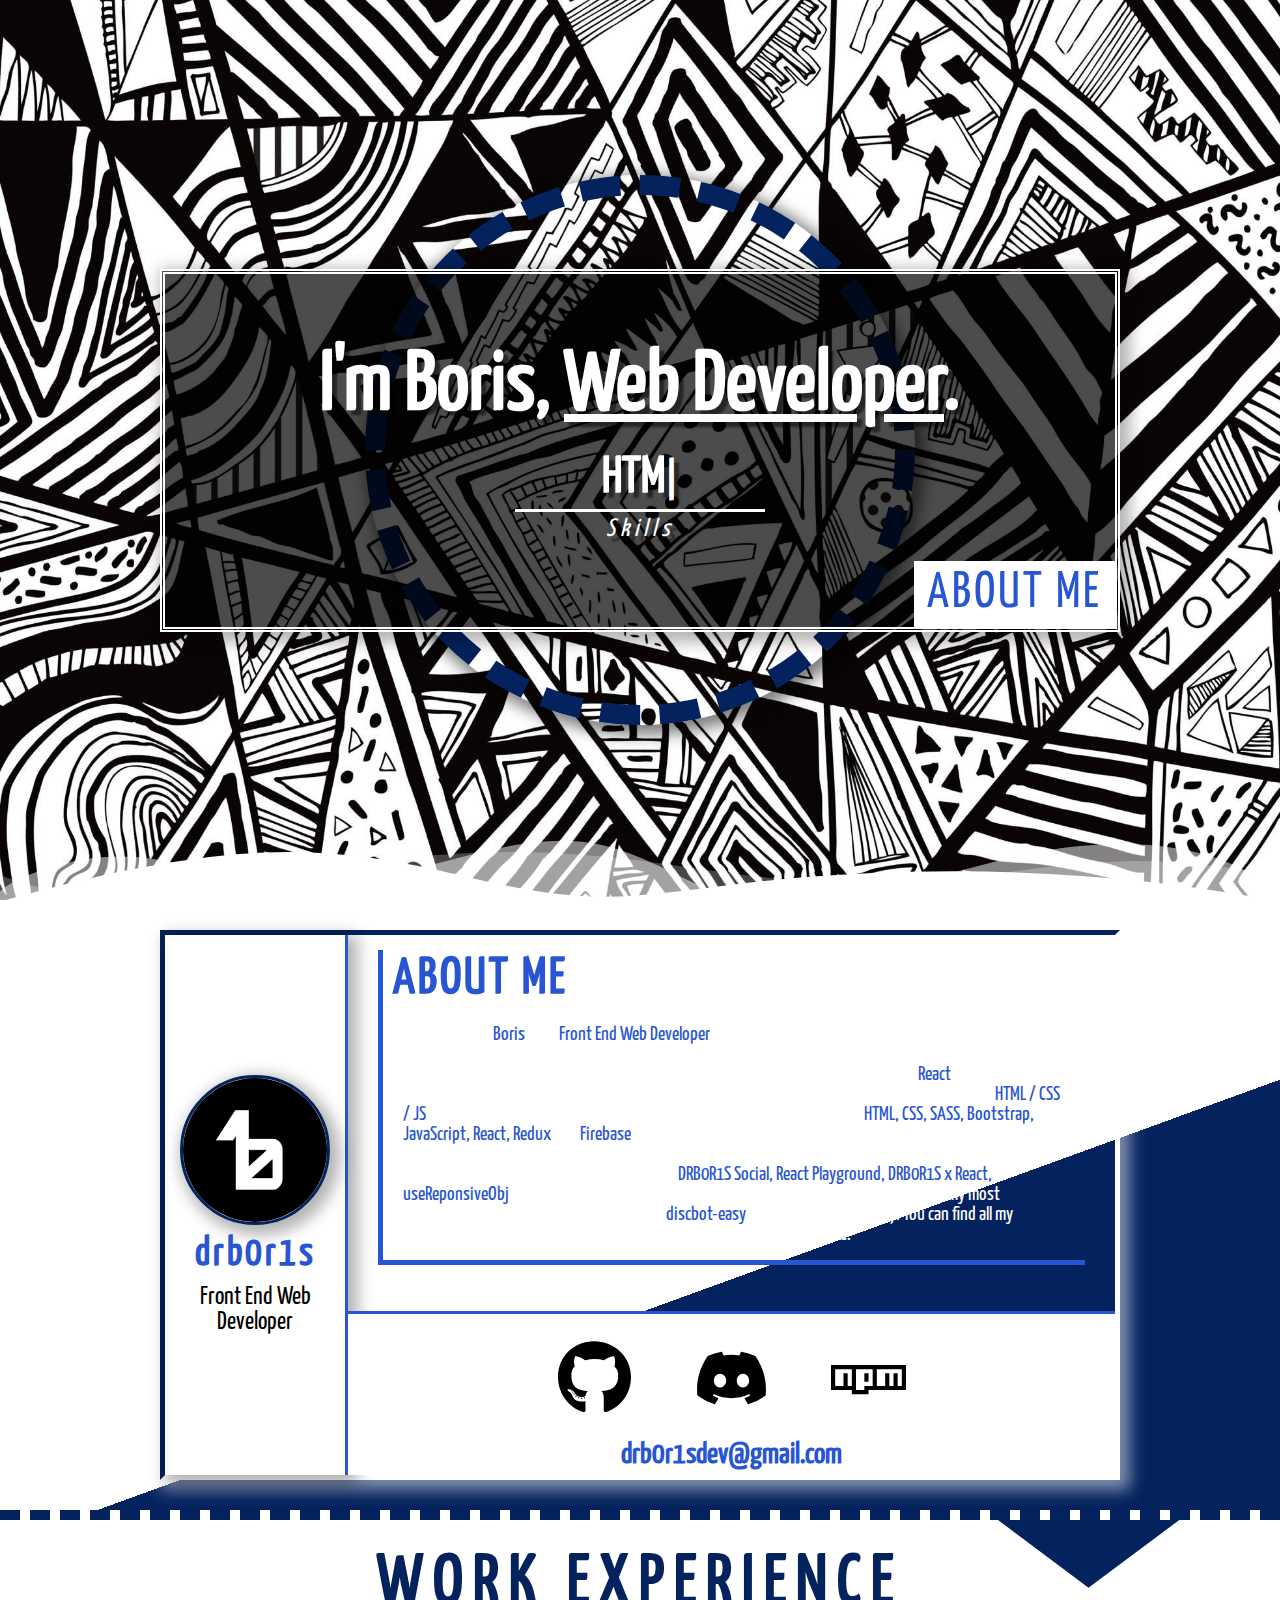
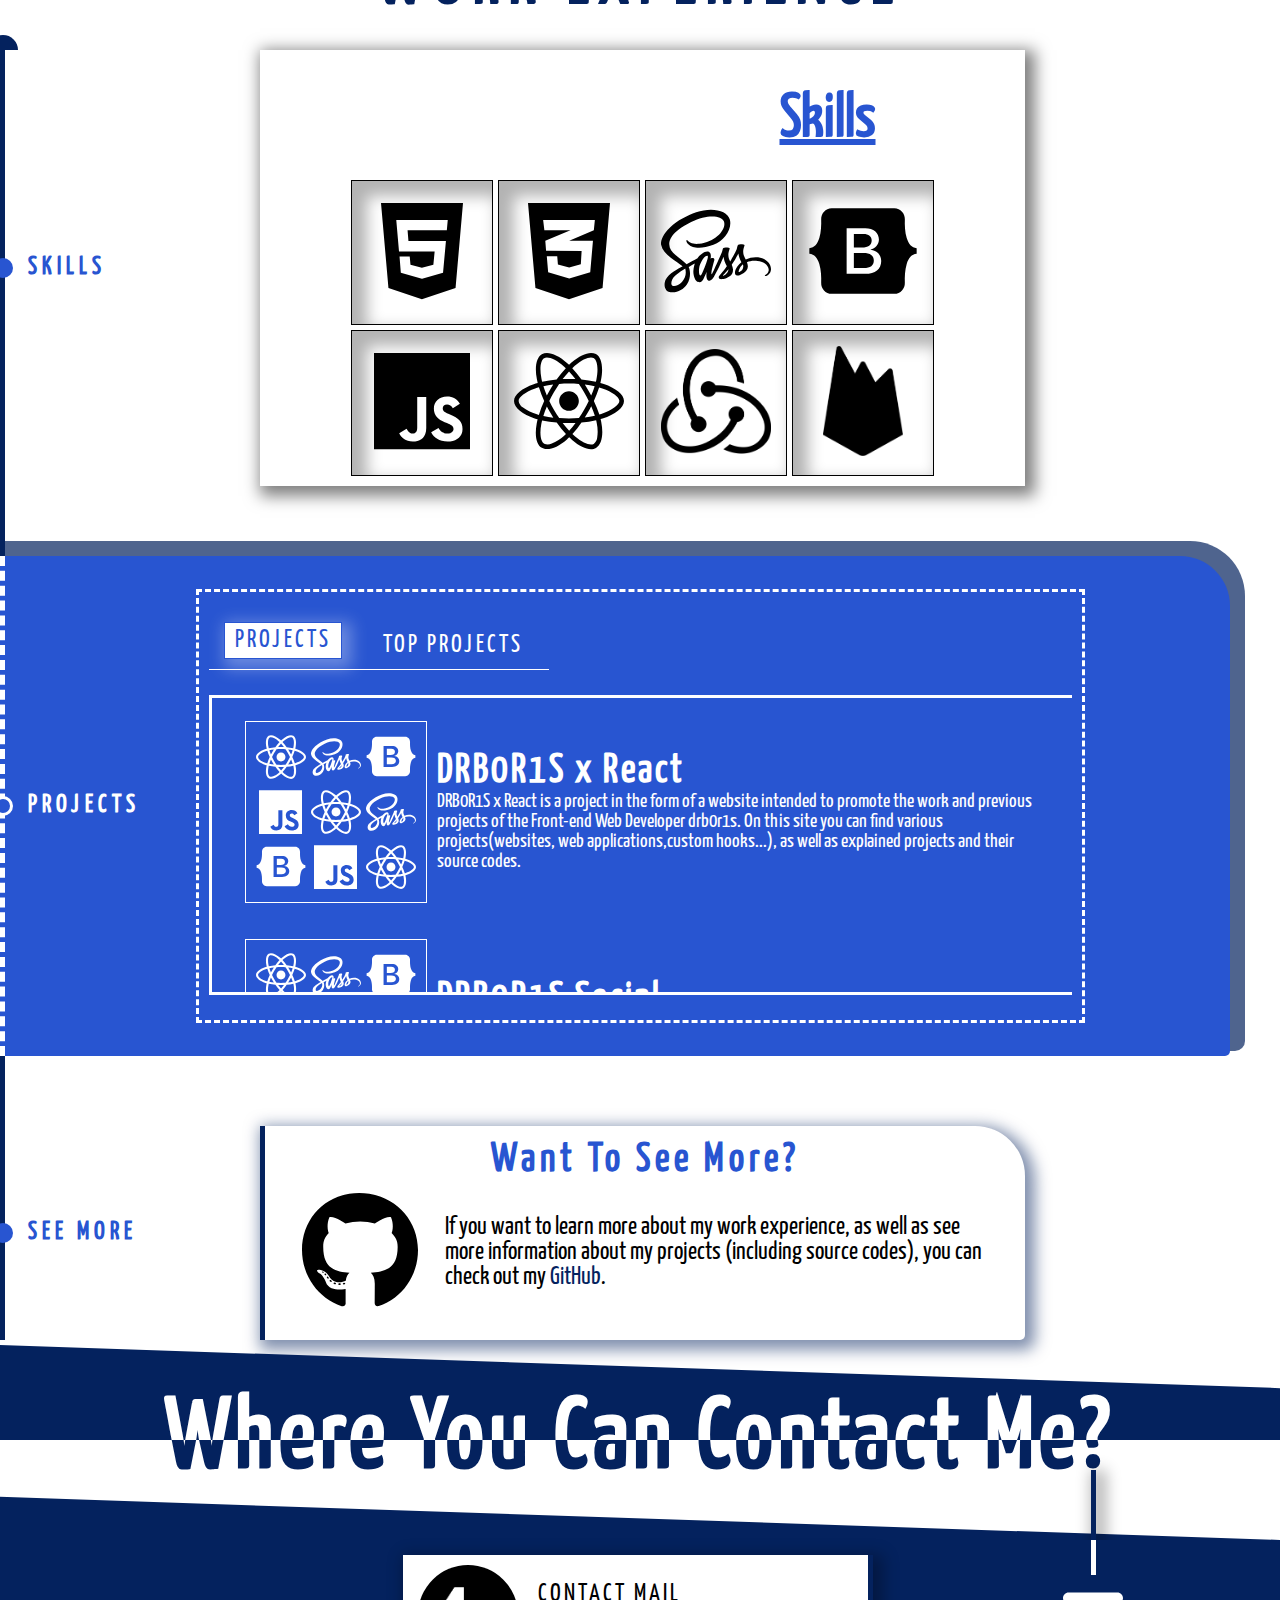
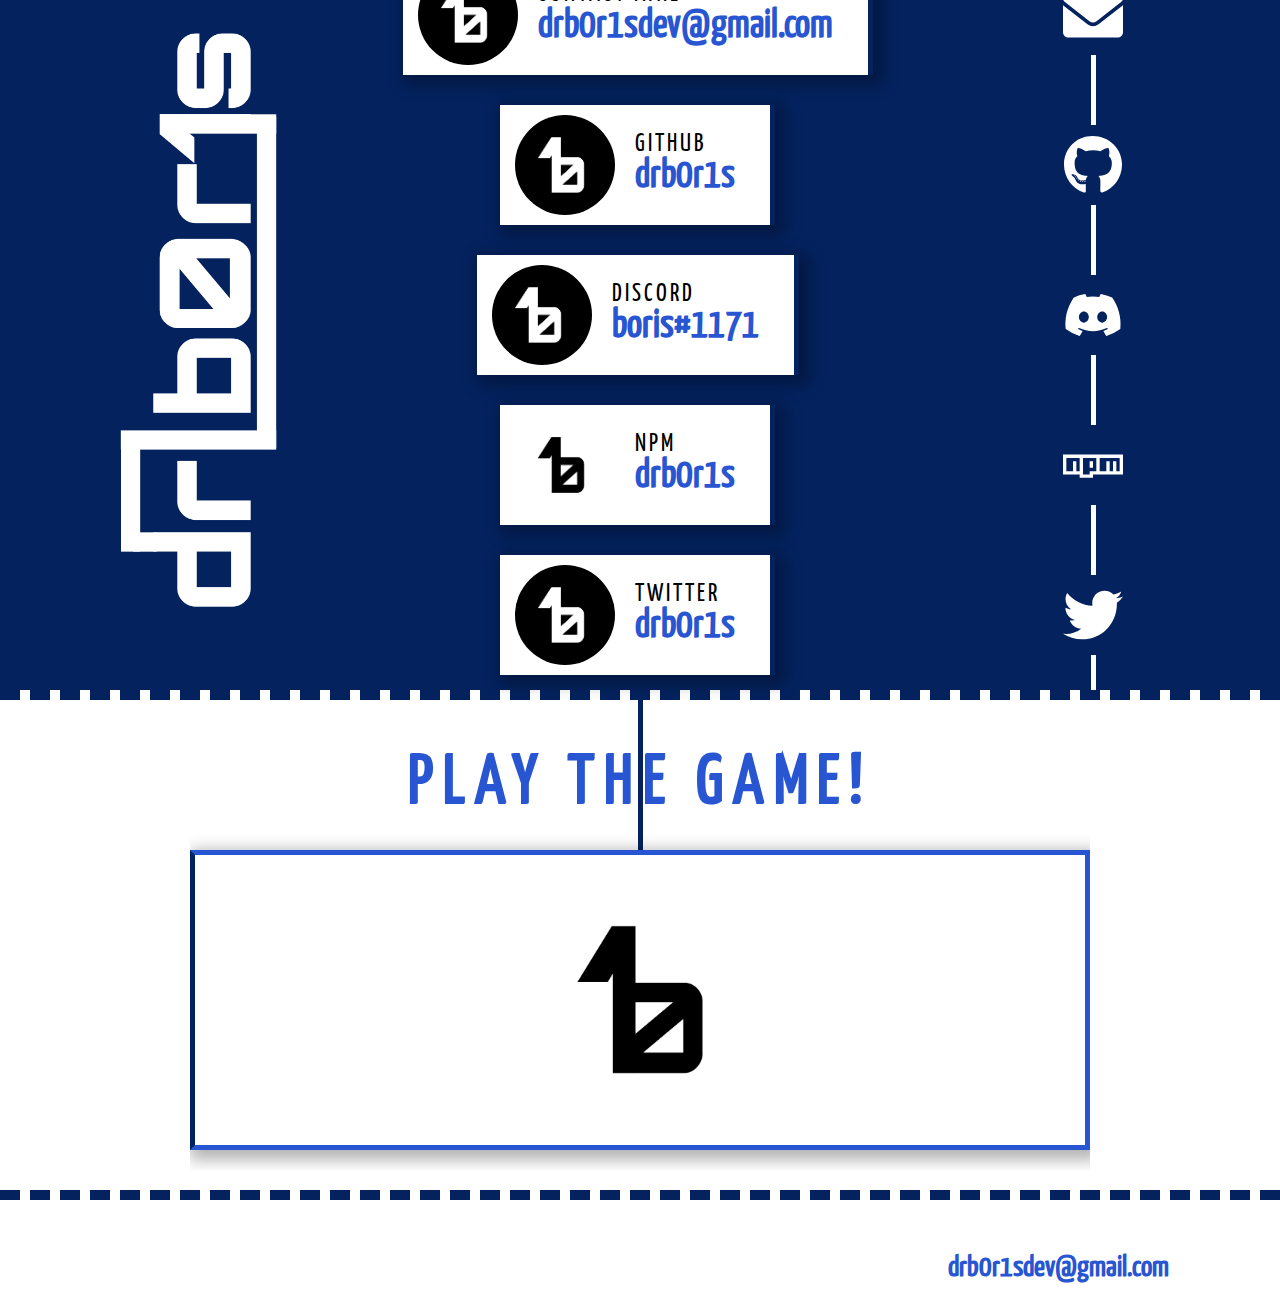
==== index.html @ e5732e6a "Add files via upload" ====
<!DOCTYPE html>
<html lang="en">
    <head>
        <meta charset="UTF-8">
        <meta http-equiv="X-UA-Compatible" content="IE=edge">
        <meta name="viewport" content="width=device-width, initial-scale=1.0">
        <meta name="author" content="drb0r1s">
        <meta name="description" content="Official Website of drb0r1s, Front-end Web Developer.">
        <meta name="keywords" content="drb0r1s, Boris, Web, Web Developer, Front-end Web Developer, HTML, CSS, JS, JavaScript, Discord Bot Developer">
        <title>DRB0R1S</title>
        <link rel="icon" href="./images/10-b-black-logo.png">
        <link href="https://cdn.jsdelivr.net/npm/bootstrap@5.1.3/dist/css/bootstrap.min.css" rel="stylesheet" integrity="sha384-1BmE4kWBq78iYhFldvKuhfTAU6auU8tT94WrHftjDbrCEXSU1oBoqyl2QvZ6jIW3" crossorigin="anonymous">
        <link rel="stylesheet" href="./css/main.css">
        <style>
            img[alt="www.000webhost.com"] { display: none; }
        </style>
    </head>
    
    <body>
        <div class="loading">
            <div class="loader"></div>

            <div class="loading-holder">
                <img src="./images/10-b-black-logo.png" alt="LOADING">
            </div>
        </div>
        
        <header>
            <img src="./images/10-b-white-logo.png" alt="B O R I S">
        </header>
        
        <section class="main" id="main">
            <div class="main-holder">
                <h1>i'm boris, <u>web developer</u>.</h1>
                
                <div class="main-skills">
                    <div class="main-skills-list">
                        <strong id="main-skills-strong"></strong>
                    </div>

                    <span>skills</span>
                </div>

                <button>about me</button>
            </div>

            <div class="main-circle"></div>

            <div class="custom-shape-divider-bottom-1646488937">
                <svg data-name="Layer 1" xmlns="http://www.w3.org/2000/svg" viewBox="0 0 1200 120" preserveAspectRatio="none">
                    <path d="M0,0V46.29c47.79,22.2,103.59,32.17,158,28,70.36-5.37,136.33-33.31,206.8-37.5C438.64,32.43,512.34,53.67,583,72.05c69.27,18,138.3,24.88,209.4,13.08,36.15-6,69.85-17.84,104.45-29.34C989.49,25,1113-14.29,1200,52.47V0Z" opacity=".25" class="shape-fill"></path>
                    <path d="M0,0V15.81C13,36.92,27.64,56.86,47.69,72.05,99.41,111.27,165,111,224.58,91.58c31.15-10.15,60.09-26.07,89.67-39.8,40.92-19,84.73-46,130.83-49.67,36.26-2.85,70.9,9.42,98.6,31.56,31.77,25.39,62.32,62,103.63,73,40.44,10.79,81.35-6.69,119.13-24.28s75.16-39,116.92-43.05c59.73-5.85,113.28,22.88,168.9,38.84,30.2,8.66,59,6.17,87.09-7.5,22.43-10.89,48-26.93,60.65-49.24V0Z" opacity=".5" class="shape-fill"></path>
                    <path d="M0,0V5.63C149.93,59,314.09,71.32,475.83,42.57c43-7.64,84.23-20.12,127.61-26.46,59-8.63,112.48,12.24,165.56,35.4C827.93,77.22,886,95.24,951.2,90c86.53-7,172.46-45.71,248.8-84.81V0Z" class="shape-fill"></path>
                </svg>
            </div>
        </section>

        <section class="about" id="about">
            <div class="about-holder">
                <div class="about-profile">
                    <img src="./images/10-b-white-bg-logo.jpg" alt="B O R I S">
                    <strong>drb0r1s</strong>
                    <p>front end web developer</p>
                </div>

                <div class="about-info">
                    <div class="about-text">
                        <h2>about me</h2>
                        
                        <p>
                            Hi, my name is <span>Boris</span>, I am <span>Front End Web
                            Developer</span>. I have been in this business for a long time and I
                            can say that I have a lot of experience. My entire experience in Web
                            Development is based on individual projects through which I gained
                            excellent knowledge of Front End technologies. I mostly use
                            <span>React</span> for my work, which is also my favorite library,
                            but I certainly have excellent knowledge in creating a site using
                            <span>HTML / CSS / JS</span>. So, based on that, the technologies
                            for creating sites that I know are: <span>HTML, CSS, SASS, Bootstrap,
                            JavaScript, React, Redux</span> and <span>Firebase</span>. So far,
                            I have done dozens of projects related to websites, including my
                            latest full stack project in the form of a social network,
                            which will be completed soon. My most successful projects in
                            Web Development are: <span>DRB0R1S Social, React Playground,
                            DRB0R1S x React, useReponsiveObj</span> and many others...
                            Also, I have experience in making Discord Bots, and my most successful
                            project in this area is definitely <span>discbot-easy</span>
                            NPM (28k + downloads). You can find all my projects on my Github,
                            as well as all the places where you can contact me.
                        </p>
                    </div>

                    <div class="about-contact">
                        <div class="about-links">
                            <a href="https://github.com/drb0r1s">
                                <img src="./images/contact-github.svg" alt="GITHUB">
                            </a>

                            <a href="https://discordapp.com/users/598129893397495823">
                                <img src="./images/contact-discord.svg" alt="DISCORD">
                            </a>

                            <a href="https://www.npmjs.com/~drb0r1s">
                                <img src="./images/contact-npm.svg" alt="NPM">
                            </a>
                        </div>

                        <strong>drb0r1sdev@gmail.com</strong>
                    </div>
                </div>
            </div>
        </section>

        <section class="work-experience">
            <div class="custom-shape-divider-top-1646575015">
                <svg data-name="Layer 1" xmlns="http://www.w3.org/2000/svg" viewBox="0 0 1200 120" preserveAspectRatio="none">
                    <path d="M649.97 0L550.03 0 599.91 54.12 649.97 0z" class="shape-fill"></path>
                </svg>
            </div>
            
            <h2>work experience</h2>
            
            <div class="container">
                <div class="row">
                    <div class="col-12 work-sections">
                        <div class="work-dot"></div>
                        
                        <section class="skills" id="skills">
                            <div class="work-line">
                                <div class="line-dot"></div>
                                <p>SKILLS</p>
                            </div>
                            
                            <div class="skills-holder">
                                <div class="screen">
                                    <h3>learn more about my <span>skills</span>?</h3>
                                </div>
                
                                <div class="keyboard"></div>
                            </div>
                        </section>

                        <section class="projects" id="projects">
                            <div class="projects-holder">
                                <div class="work-line">
                                    <div class="line-dot"></div>
                                    <p>PROJECTS</p>
                                </div>

                                <div class="projects-screen">
                                    <div class="projects-menu">
                                        <button id="projects-button">projects</button>
                                        <button id="top-projects-button">top projects</button>
                                    </div>

                                    <div class="projects-list">
                                        <div id="projects-loader"></div>
                                    </div>
                                </div>
                            </div>
                        </section>

                        <section class="see-more">
                            <div class="work-line">
                                <div class="line-dot"></div>
                                <p>SEE MORE</p>
                            </div>

                            <div class="see-more-holder">
                                <strong>want to see more?</strong>
                                
                                <div class="see-more-info">
                                    <a href="https://github.com/drb0r1s" class="see-more-github">
                                        <img src="./images/contact-github.svg" alt="GITHUB">
                                    </a>
                                    
                                    <p>
                                        If you want to learn more about my work experience, as
                                        well as see more information about my projects
                                        (including source codes), you can check out my
                                        <a href="https://github.com/drb0r1s">GitHub</a>.
                                    </p>
                                </div>
                            </div>
                        </section>
                    </div>
                </div>
            </div>

            <div class="custom-shape-divider-bottom-1646750534">
                <svg data-name="Layer 1" xmlns="http://www.w3.org/2000/svg" viewBox="0 0 1200 120" preserveAspectRatio="none">
                    <path d="M1200 120L0 16.48 0 0 1200 0 1200 120z" class="shape-fill"></path>
                </svg>
            </div>
        </section>

        <section class="contact" id="contact">
            <div class="contact-line"></div>
            
            <h2>where you can contact me?</h2>
            
            <div class="contact-shape-holder">
                <div class="custom-shape-divider-top-1646759901">
                    <svg data-name="Layer 1" xmlns="http://www.w3.org/2000/svg" viewBox="0 0 1200 120" preserveAspectRatio="none">
                        <path d="M1200 120L0 16.48 0 0 1200 0 1200 120z" class="shape-fill"></path>
                    </svg>
                </div>
            </div>
            
            <div class="contact-holder">
                <img src="./images/drb0r1s-black-logo.png" alt="B O R I S" id="contact-main-logo">
                <div class="contact-info"></div>
            </div>
        </section>

        <section class="game" id="game">
            <div class="container">
                <div class="row game-main">
                    <div class="col-12 line-holder"></div>

                    <div class="col-12 game-holder">
                        <h2>play the game!</h2>
                        
                        <div class="canvas-holder">
                            <div id="game-starter">
                                <img src="./images/10-b-black-logo.png" alt="B O R I S">
                            </div>

                            <canvas id="game-canvas"></canvas>

                            <p class="game-info"></p>

                            <div class="game-over-screen">
                                <div class="game-over-screen-content">
                                    <strong>game over</strong>

                                    <div class="scoreboard">
                                        <strong>score: </strong>
                                        <p>high score: </p>
                                    </div>
                                    
                                    <button>restart</button>
                                </div>
                            </div>
                        </div>
                    </div>
                </div>
            </div>
        </section>

        <footer>
            <div class="footer-contact">
                <a href="mailto:drb0r1sdev@gmail.com">
                    <img src="./images/contact-mail.svg" alt="MAIL">
                </a>
                
                <a href="https://github.com/drb0r1s">
                    <img src="./images/contact-github.svg" alt="GITHUB">
                </a>

                <a href="https://discordapp.com/users/598129893397495823">
                    <img src="./images/contact-discord.svg" alt="DISCORD">
                </a>
            </div>

            <a class="footer-signature" href="#main">
                <img src="./images/drb0r1s-black-logo.png" alt="B O R I S">
                <p>&copy;2022. boris.ml - by drb0r1s</p>
            </a>

            <div class="footer-mail">
                <p>contact mail:</p>
                <strong>drb0r1sdev@gmail.com</strong>
            </div>
        </footer>
        
        <script type="module" src="./script/indexScript/index.js"></script>
    </body>
</html>
---- css/main.css ----
@font-face {
  src: url("../fonts/YanoneKaffeesatz-Regular.ttf");
  font-family: borisWebFont;
}

* {
  margin: 0;
  padding: 0;
  -webkit-box-sizing: border-box;
          box-sizing: border-box;
  scroll-behavior: smooth;
  font-family: borisWebFont !important;
  line-height: 1;
}

html {
  overflow-y: overlay;
}

body {
  overflow: hidden;
}

::-moz-selection {
  color: white;
  background: #04225e;
}

::selection {
  color: white;
  background: #04225e;
}

::-webkit-scrollbar {
  width: 17px;
}

::-webkit-scrollbar-track {
  background: white;
  border-left: 1px solid #04225e;
}

::-webkit-scrollbar-thumb {
  background: #04225e;
  border: 1px solid white;
}

::-webkit-scrollbar-thumb:hover {
  background: #2855d1;
}

.loading {
  display: -webkit-box;
  display: -ms-flexbox;
  display: flex;
  -webkit-box-orient: vertical;
  -webkit-box-direction: normal;
      -ms-flex-direction: column;
          flex-direction: column;
  -webkit-box-align: center;
      -ms-flex-align: center;
          align-items: center;
  -webkit-box-pack: center;
      -ms-flex-pack: center;
          justify-content: center;
  height: 100vh;
  width: 100%;
  background: black;
  position: fixed;
  -webkit-transition: 300ms;
  transition: 300ms;
  z-index: 90;
  overflow: hidden;
}

.loading .loader {
  height: 290px;
  width: 290px;
  background: transparent;
  border: 10px dashed #04225e;
  border-radius: 50%;
  position: absolute;
  -webkit-animation: rotating 10s linear infinite;
          animation: rotating 10s linear infinite;
}

@-webkit-keyframes rotating {
  from {
    -webkit-transform: rotate(0);
            transform: rotate(0);
  }
  to {
    -webkit-transform: rotate(360deg);
            transform: rotate(360deg);
  }
}

@keyframes rotating {
  from {
    -webkit-transform: rotate(0);
            transform: rotate(0);
  }
  to {
    -webkit-transform: rotate(360deg);
            transform: rotate(360deg);
  }
}

.loading .loading-holder {
  display: -webkit-box;
  display: -ms-flexbox;
  display: flex;
  -webkit-box-orient: horizontal;
  -webkit-box-direction: normal;
      -ms-flex-direction: row;
          flex-direction: row;
  -webkit-box-align: center;
      -ms-flex-align: center;
          align-items: center;
  -webkit-box-pack: center;
      -ms-flex-pack: center;
          justify-content: center;
  height: 300px;
  width: 300px;
  background: white;
  border: 3px solid black;
  border-radius: 50%;
  -webkit-box-shadow: -25px -15px 0px 5px rgba(3, 69, 252, 0.7);
          box-shadow: -25px -15px 0px 5px rgba(3, 69, 252, 0.7);
}

.loading .loading-holder img {
  height: 200px;
  width: 200px;
  -o-object-fit: contain;
     object-fit: contain;
}

@media screen and (max-width: 319px) {
  .loading .loading-holder {
    height: 200px;
    width: 200px;
  }
  .loading .loading-holder img {
    height: 100px;
    width: 100px;
  }
  .loading .loader {
    height: 190px;
    width: 190px;
  }
}

@media screen and (min-width: 320px) and (max-width: 480px) {
  .loading .loading-holder {
    height: 250px;
    width: 250px;
  }
  .loading .loading-holder img {
    height: 150px;
    width: 150px;
  }
  .loading .loader {
    height: 240px;
    width: 240px;
  }
}

.context-menu {
  display: -webkit-box;
  display: -ms-flexbox;
  display: flex;
  -webkit-box-orient: vertical;
  -webkit-box-direction: normal;
      -ms-flex-direction: column;
          flex-direction: column;
  -webkit-box-align: center;
      -ms-flex-align: center;
          align-items: center;
  -webkit-box-pack: center;
      -ms-flex-pack: center;
          justify-content: center;
  max-height: 370px;
  max-width: 150px;
  height: 0;
  width: 0;
  background: black;
  border: 3px solid #2855d1;
  -webkit-box-shadow: none;
          box-shadow: none;
  opacity: 0;
  position: fixed;
  padding: 3px 5px;
  -webkit-transition: 300ms;
  transition: 300ms;
  z-index: 85;
}

.context-menu .context-menu-section {
  display: -webkit-box;
  display: -ms-flexbox;
  display: flex;
  -webkit-box-orient: vertical;
  -webkit-box-direction: normal;
      -ms-flex-direction: column;
          flex-direction: column;
  -webkit-box-align: center;
      -ms-flex-align: center;
          align-items: center;
  -webkit-box-pack: center;
      -ms-flex-pack: center;
          justify-content: center;
  opacity: 0;
  position: relative;
  top: -10px;
  margin: 10px 0;
  padding: 3px 5px;
  -webkit-transition: 300ms;
  transition: 300ms;
}

.context-menu .context-menu-section:last-child {
  margin-top: 0;
  padding-top: 10px;
  border-top: 1px solid white;
}

.context-menu .context-menu-section button, .context-menu .context-menu-section a {
  color: white;
  font-size: 20px;
  text-decoration: none;
  text-transform: capitalize;
  letter-spacing: 3px;
  background: black;
  border: 1px solid transparent;
  pointer-events: none;
  position: relative;
  top: 0;
  margin: 5px 0;
  padding: 3px 5px;
  -webkit-transition: 300ms;
  transition: 300ms;
}

.context-menu .context-menu-section button:hover, .context-menu .context-menu-section a:hover {
  top: -3px;
  -webkit-box-shadow: 0px 0px 15px 3px rgba(0, 0, 0, 0.3);
          box-shadow: 0px 0px 15px 3px rgba(0, 0, 0, 0.3);
  -webkit-filter: invert(1);
          filter: invert(1);
}

.context-menu .active-context-menu-section {
  display: -webkit-box;
  display: -ms-flexbox;
  display: flex;
  -webkit-box-orient: vertical;
  -webkit-box-direction: normal;
      -ms-flex-direction: column;
          flex-direction: column;
  -webkit-box-align: center;
      -ms-flex-align: center;
          align-items: center;
  -webkit-box-pack: center;
      -ms-flex-pack: center;
          justify-content: center;
  opacity: 1;
  top: 0;
}

.context-menu .active-context-menu-section button, .context-menu .active-context-menu-section a {
  pointer-events: all;
}

.other-context-menu {
  max-height: 200px;
}

.other-context-menu .context-menu-section button, .other-context-menu .context-menu-section a {
  cursor: pointer;
}

.other-context-menu .context-menu-section:last-child {
  border: none;
}

.mobile-context-menu {
  max-height: 65vh !important;
  max-width: 75% !important;
  height: 65vh !important;
  width: 75% !important;
  top: 50% !important;
  left: 50% !important;
  -webkit-transform: translate(-50%, -50%);
          transform: translate(-50%, -50%);
}

.mobile-context-menu .context-menu-section button,
.mobile-context-menu .context-menu-section a {
  font-size: 30px;
}

#active-context-menu {
  height: 370px;
  width: 150px;
  -webkit-box-shadow: 5px 5px 15px 5px rgba(0, 0, 0, 0.5);
          box-shadow: 5px 5px 15px 5px rgba(0, 0, 0, 0.5);
  opacity: 1;
}

header {
  display: -webkit-box;
  display: -ms-flexbox;
  display: flex;
  -webkit-box-orient: horizontal;
  -webkit-box-direction: normal;
      -ms-flex-direction: row;
          flex-direction: row;
  -webkit-box-align: center;
      -ms-flex-align: center;
          align-items: center;
  -webkit-box-pack: center;
      -ms-flex-pack: center;
          justify-content: center;
  height: 80px;
  width: 90%;
  background: black;
  border: 3px solid #2855d1;
  -webkit-box-shadow: 5px 5px 15px 5px rgba(0, 0, 0, 0.3);
          box-shadow: 5px 5px 15px 5px rgba(0, 0, 0, 0.3);
  -webkit-transform: translate(-50%, 0);
          transform: translate(-50%, 0);
  opacity: 0;
  position: fixed;
  top: -100px;
  left: 50%;
  padding: 20px 0;
  -webkit-transition: 500ms;
  transition: 500ms;
  z-index: 50;
}

header img {
  height: 50px;
  width: 50px;
  -o-object-fit: contain;
     object-fit: contain;
  position: absolute;
  left: 5px;
}

header nav {
  display: -webkit-box;
  display: -ms-flexbox;
  display: flex;
  -webkit-box-orient: horizontal;
  -webkit-box-direction: normal;
      -ms-flex-direction: row;
          flex-direction: row;
  -webkit-box-align: center;
      -ms-flex-align: center;
          align-items: center;
  -ms-flex-pack: distribute;
      justify-content: space-around;
  padding: 0 10px;
}

header nav a {
  color: #2855d1;
  font-size: 30px;
  text-decoration: none;
  text-transform: uppercase;
  letter-spacing: 3px;
  position: relative;
  top: 0;
  margin: 0 10px;
  -webkit-transition: 300ms;
  transition: 300ms;
}

header nav a:hover {
  color: white;
  top: -5px;
  text-shadow: 0px 0px 15px #FFFFFF;
}

header nav #active-section {
  color: white;
  top: -5px;
  text-shadow: 0px 0px 15px #FFFFFF;
}

header .header-mobile-button {
  height: 5px;
  width: 50px;
  background: white;
  position: absolute;
  right: 15px;
  -webkit-transition: 700ms;
  transition: 700ms;
}

header .header-mobile-button::before, header .header-mobile-button::after {
  content: "";
  display: block;
  height: 5px;
  width: 25px;
  background: white;
  position: absolute;
  top: 10px;
  -webkit-transition: 300ms;
  transition: 300ms;
}

header .header-mobile-button::before {
  top: -10px;
  left: 25px;
}

header #active-header-mobile-button {
  -webkit-transform: rotate(130deg);
          transform: rotate(130deg);
}

header #active-header-mobile-button::before {
  opacity: 0;
  left: -10px;
  -webkit-transform: rotate(-90deg);
          transform: rotate(-90deg);
}

header #active-header-mobile-button::after {
  width: 50px;
  top: 0;
  -webkit-transform: rotate(-85deg);
          transform: rotate(-85deg);
}

#active-header {
  opacity: 1;
  top: 10px;
}

.mobile-menu {
  display: -webkit-box;
  display: -ms-flexbox;
  display: flex;
  -webkit-box-orient: vertical;
  -webkit-box-direction: normal;
      -ms-flex-direction: column;
          flex-direction: column;
  -webkit-box-align: center;
      -ms-flex-align: center;
          align-items: center;
  -webkit-box-pack: center;
      -ms-flex-pack: center;
          justify-content: center;
  height: 100vh;
  width: 75%;
  background: black;
  opacity: 0;
  position: fixed;
  top: 0;
  left: -75%;
  padding: 30px 10px;
  -webkit-transition: 300ms;
  transition: 300ms;
  z-index: 60;
}

.mobile-menu nav {
  display: -webkit-box;
  display: -ms-flexbox;
  display: flex;
  -webkit-box-orient: horizontal;
  -webkit-box-direction: normal;
      -ms-flex-direction: row;
          flex-direction: row;
  -webkit-box-align: center;
      -ms-flex-align: center;
          align-items: center;
  -ms-flex-pack: distribute;
      justify-content: space-around;
  padding: 0 10px;
}

.mobile-menu nav a {
  color: #2855d1;
  font-size: 30px;
  text-decoration: none;
  text-transform: uppercase;
  letter-spacing: 3px;
  position: relative;
  top: 0;
  margin: 0 10px;
  -webkit-transition: 300ms;
  transition: 300ms;
}

.mobile-menu nav a:hover {
  color: white;
  top: -5px;
  text-shadow: 0px 0px 15px #FFFFFF;
}

.mobile-menu nav #active-section {
  color: white;
  top: -5px;
  text-shadow: 0px 0px 15px #FFFFFF;
}

.mobile-menu img {
  height: auto;
  width: 200px;
  -webkit-filter: invert(1);
          filter: invert(1);
  pointer-events: none;
  margin: 10px 0;
}

.mobile-menu nav {
  display: -webkit-box;
  display: -ms-flexbox;
  display: flex;
  -webkit-box-orient: vertical;
  -webkit-box-direction: normal;
      -ms-flex-direction: column;
          flex-direction: column;
  -webkit-box-align: center;
      -ms-flex-align: center;
          align-items: center;
  -webkit-box-pack: center;
      -ms-flex-pack: center;
          justify-content: center;
  border-top: 3px solid #2855d1;
  border-bottom: 3px solid #2855d1;
  margin: 10px 0;
}

.mobile-menu nav a {
  font-size: 40px;
  margin: 15px 0;
}

#active-mobile-menu {
  opacity: 1;
  left: 0;
  -webkit-box-shadow: 5px 5px 15px 5px rgba(0, 0, 0, 0.5);
          box-shadow: 5px 5px 15px 5px rgba(0, 0, 0, 0.5);
}

.main {
  display: -webkit-box;
  display: -ms-flexbox;
  display: flex;
  -webkit-box-orient: vertical;
  -webkit-box-direction: normal;
      -ms-flex-direction: column;
          flex-direction: column;
  -webkit-box-align: center;
      -ms-flex-align: center;
          align-items: center;
  -webkit-box-pack: center;
      -ms-flex-pack: center;
          justify-content: center;
  height: 100vh;
  background: url("../images/main-bg.jpg");
  background-size: cover;
  background-attachment: fixed;
  position: relative;
  overflow: hidden;
}

.main .main-holder {
  display: -webkit-box;
  display: -ms-flexbox;
  display: flex;
  -webkit-box-orient: vertical;
  -webkit-box-direction: normal;
      -ms-flex-direction: column;
          flex-direction: column;
  -webkit-box-align: center;
      -ms-flex-align: center;
          align-items: center;
  -webkit-box-pack: center;
      -ms-flex-pack: center;
          justify-content: center;
  width: 60%;
  background: -webkit-gradient(linear, left top, left bottom, from(rgba(0, 0, 0, 0.7)), to(rgba(0, 0, 0, 0.7))), url("../images/main-holder-bg.gif");
  background: linear-gradient(rgba(0, 0, 0, 0.7), rgba(0, 0, 0, 0.7)), url("../images/main-holder-bg.gif");
  background-size: cover;
  border: 5px double white;
  -webkit-box-shadow: 5px 5px 15px 5px rgba(0, 0, 0, 0.3);
          box-shadow: 5px 5px 15px 5px rgba(0, 0, 0, 0.3);
  position: relative;
  top: 0;
  padding: 70px 10px;
  -webkit-transition: 300ms;
  transition: 300ms;
  z-index: 5;
}

.main .main-holder:hover {
  -webkit-box-shadow: 5px 5px 15px 5px rgba(255, 255, 255, 0.5);
          box-shadow: 5px 5px 15px 5px rgba(255, 255, 255, 0.5);
  top: -5px;
}

.main .main-holder h1 {
  color: white;
  font-size: 70px;
  text-align: center;
  text-transform: capitalize;
  text-shadow: 5px 5px 2px rgba(0, 0, 0, 0.5);
  font-weight: bold;
}

.main .main-holder .main-skills {
  display: -webkit-box;
  display: -ms-flexbox;
  display: flex;
  -webkit-box-orient: vertical;
  -webkit-box-direction: normal;
      -ms-flex-direction: column;
          flex-direction: column;
  -webkit-box-align: center;
      -ms-flex-align: center;
          align-items: center;
  -webkit-box-pack: center;
      -ms-flex-pack: center;
          justify-content: center;
  margin: 15px 0;
}

.main .main-holder .main-skills .main-skills-list {
  display: -webkit-box;
  display: -ms-flexbox;
  display: flex;
  -webkit-box-orient: horizontal;
  -webkit-box-direction: normal;
      -ms-flex-direction: row;
          flex-direction: row;
  -webkit-box-align: center;
      -ms-flex-align: center;
          align-items: center;
  -webkit-box-pack: center;
      -ms-flex-pack: center;
          justify-content: center;
  width: 250px;
  border-bottom: 3px solid white;
  margin: 5px 0;
  padding: 5px 10px;
}

.main .main-holder .main-skills .main-skills-list strong {
  color: white;
  font-size: 40px;
  text-shadow: 5px 5px 2px rgba(0, 0, 0, 0.5);
}

.main .main-holder .main-skills .main-skills-list strong::after {
  content: "|";
  color: white;
  font-size: 40px;
  text-shadow: 5px 5px 2px rgba(0, 0, 0, 0.5);
  -webkit-animation: blinking 1s linear infinite;
          animation: blinking 1s linear infinite;
}

@-webkit-keyframes blinking {
  0% {
    opacity: 1;
  }
  50% {
    opacity: 0;
  }
  100% {
    opacity: 1;
  }
}

@keyframes blinking {
  0% {
    opacity: 1;
  }
  50% {
    opacity: 0;
  }
  100% {
    opacity: 1;
  }
}

.main .main-holder .main-skills span {
  color: white;
  font-size: 20px;
  text-transform: capitalize;
  font-style: italic;
  letter-spacing: 5px;
  text-shadow: 5px 5px 2px rgba(0, 0, 0, 0.5);
}

.main .main-holder button {
  color: #2855d1;
  font-size: 40px;
  text-transform: uppercase;
  letter-spacing: 3px;
  background: white;
  border: 3px solid transparent;
  cursor: pointer;
  position: absolute;
  bottom: 0;
  right: 0;
  margin-top: 20px;
  padding: 5px 10px;
  -webkit-transition: 300ms;
  transition: 300ms;
}

.main .main-holder button:hover {
  color: white;
  background: #2855d1;
  border: 3px solid white;
  -webkit-box-shadow: 0px 0px 25px 10px rgba(3, 69, 252, 0.7);
          box-shadow: 0px 0px 25px 10px rgba(3, 69, 252, 0.7);
}

.main .main-circle {
  height: 450px;
  width: 450px;
  background: none;
  border: 15px dashed #04225e;
  border-radius: 50%;
  -webkit-box-shadow: 5px 5px 15px 5px rgba(0, 0, 0, 0.5);
          box-shadow: 5px 5px 15px 5px rgba(0, 0, 0, 0.5);
  position: absolute;
  -webkit-animation: rotating 60s linear infinite;
          animation: rotating 60s linear infinite;
}

@keyframes rotating {
  0% {
    -webkit-transform: rotate(0);
            transform: rotate(0);
  }
  100% {
    -webkit-transform: rotate(360deg);
            transform: rotate(360deg);
  }
}

.main .custom-shape-divider-bottom-1646488937 {
  position: absolute;
  bottom: -5px;
  left: 0;
  width: 100%;
  overflow: hidden;
  line-height: 0;
  -webkit-transform: rotate(180deg);
          transform: rotate(180deg);
  z-index: 1;
}

.main .custom-shape-divider-bottom-1646488937 svg {
  position: relative;
  display: block;
  width: calc(100% + 1.3px);
  height: 70px;
}

.main .custom-shape-divider-bottom-1646488937 .shape-fill {
  fill: #FFFFFF;
}

.about {
  display: -webkit-box;
  display: -ms-flexbox;
  display: flex;
  -webkit-box-orient: vertical;
  -webkit-box-direction: normal;
      -ms-flex-direction: column;
          flex-direction: column;
  -webkit-box-align: center;
      -ms-flex-align: center;
          align-items: center;
  -webkit-box-pack: center;
      -ms-flex-pack: center;
          justify-content: center;
  background: linear-gradient(160deg, white 60%, #04225e 60%);
  border-bottom: 10px dashed #04225e;
  padding: 30px 0;
}

.about .about-holder {
  display: -webkit-box;
  display: -ms-flexbox;
  display: flex;
  -webkit-box-orient: horizontal;
  -webkit-box-direction: normal;
      -ms-flex-direction: row;
          flex-direction: row;
  -webkit-box-align: start;
      -ms-flex-align: start;
          align-items: flex-start;
  -webkit-box-pack: center;
      -ms-flex-pack: center;
          justify-content: center;
  height: 550px;
  width: 70%;
  background: -webkit-gradient(linear, left top, left bottom, from(rgba(0, 0, 0, 0.9)), to(rgba(0, 0, 0, 0.9))), url("../images/main-bg.jpg");
  background: linear-gradient(rgba(0, 0, 0, 0.9), rgba(0, 0, 0, 0.9)), url("../images/main-bg.jpg");
  background-size: cover;
  background-attachment: fixed;
  border-top: 5px solid #04225e;
  border-right: 5px solid white;
  border-bottom: 5px solid white;
  border-left: 5px solid #04225e;
  -webkit-box-shadow: 5px 5px 15px 5px rgba(255, 255, 255, 0.5);
          box-shadow: 5px 5px 15px 5px rgba(255, 255, 255, 0.5);
  position: relative;
  top: 0;
  -webkit-transition: 300ms;
  transition: 300ms;
}

.about .about-holder:hover {
  -webkit-box-shadow: 5px 5px 15px 5px rgba(0, 0, 0, 0.5);
          box-shadow: 5px 5px 15px 5px rgba(0, 0, 0, 0.5);
  top: -10px;
}

.about .about-holder .about-profile {
  display: -webkit-box;
  display: -ms-flexbox;
  display: flex;
  -webkit-box-orient: vertical;
  -webkit-box-direction: normal;
      -ms-flex-direction: column;
          flex-direction: column;
  -webkit-box-align: center;
      -ms-flex-align: center;
          align-items: center;
  -webkit-box-pack: center;
      -ms-flex-pack: center;
          justify-content: center;
  height: 100%;
  background: white;
  border-right: 3px solid #2855d1;
  -webkit-box-shadow: 5px 5px 15px 5px rgba(0, 0, 0, 0.3);
          box-shadow: 5px 5px 15px 5px rgba(0, 0, 0, 0.3);
  padding: 10px 15px;
}

.about .about-holder .about-profile img {
  height: 150px;
  width: 150px;
  -o-object-fit: contain;
     object-fit: contain;
  border: 3px solid #04225e;
  border-radius: 50%;
  -webkit-box-shadow: 5px 5px 15px 5px rgba(0, 0, 0, 0.3);
          box-shadow: 5px 5px 15px 5px rgba(0, 0, 0, 0.3);
}

.about .about-holder .about-profile strong {
  color: #2855d1;
  font-size: 40px;
  text-align: center;
  letter-spacing: 3px;
  margin: 10px 0;
}

.about .about-holder .about-profile p {
  color: black;
  font-size: 25px;
  text-align: center;
  text-transform: capitalize;
}

.about .about-holder .about-info {
  display: -webkit-box;
  display: -ms-flexbox;
  display: flex;
  -webkit-box-orient: vertical;
  -webkit-box-direction: normal;
      -ms-flex-direction: column;
          flex-direction: column;
  -webkit-box-align: center;
      -ms-flex-align: center;
          align-items: center;
  -webkit-box-pack: start;
      -ms-flex-pack: start;
          justify-content: flex-start;
  height: 100%;
  position: relative;
  padding: 15px 30px;
}

.about .about-holder .about-info .about-text {
  display: -webkit-box;
  display: -ms-flexbox;
  display: flex;
  -webkit-box-orient: vertical;
  -webkit-box-direction: normal;
      -ms-flex-direction: column;
          flex-direction: column;
  -webkit-box-align: start;
      -ms-flex-align: start;
          align-items: flex-start;
  -webkit-box-pack: center;
      -ms-flex-pack: center;
          justify-content: center;
}

.about .about-holder .about-info .about-text h2 {
  color: #2855d1;
  font-size: 50px;
  text-transform: uppercase;
  letter-spacing: 3px;
  background: white;
  border-left: 5px solid #2855d1;
  margin: 0;
  padding: 5px 10px;
}

.about .about-holder .about-info .about-text p {
  color: white;
  font-size: 20px;
  border-left: 5px solid #2855d1;
  border-bottom: 5px solid #2855d1;
  padding: 15px 20px;
}

.about .about-holder .about-info .about-text p span {
  color: #2855d1;
}

.about .about-holder .about-info .about-contact {
  display: -webkit-box;
  display: -ms-flexbox;
  display: flex;
  -webkit-box-orient: vertical;
  -webkit-box-direction: normal;
      -ms-flex-direction: column;
          flex-direction: column;
  -webkit-box-align: center;
      -ms-flex-align: center;
          align-items: center;
  -webkit-box-pack: center;
      -ms-flex-pack: center;
          justify-content: center;
  width: 100%;
  background: white;
  border-top: 3px solid #2855d1;
  position: absolute;
  bottom: -10px;
  right: 0px;
  margin: 10px 0;
  padding: 5px 30px;
}

.about .about-holder .about-info .about-contact .about-links {
  display: -webkit-box;
  display: -ms-flexbox;
  display: flex;
  -webkit-box-orient: horizontal;
  -webkit-box-direction: normal;
      -ms-flex-direction: row;
          flex-direction: row;
  -webkit-box-align: center;
      -ms-flex-align: center;
          align-items: center;
  -webkit-box-pack: center;
      -ms-flex-pack: center;
          justify-content: center;
  margin: 10px 0;
}

.about .about-holder .about-info .about-contact .about-links a {
  text-decoration: none;
  background: white;
  border: 1px solid transparent;
  border-radius: 50%;
  position: relative;
  top: 0;
  margin: 0 20px;
  padding: 10px;
  -webkit-transition: 300ms;
  transition: 300ms;
}

.about .about-holder .about-info .about-contact .about-links a:hover {
  background: black;
  border: 1px solid #2855d1;
  top: -5px;
  -webkit-box-shadow: 5px 5px 15px 5px rgba(0, 0, 0, 0.5);
          box-shadow: 5px 5px 15px 5px rgba(0, 0, 0, 0.5);
}

.about .about-holder .about-info .about-contact .about-links a img {
  height: 75px;
  width: 75px;
  -o-object-fit: contain;
     object-fit: contain;
  pointer-events: none;
  -webkit-transition: 500ms;
  transition: 500ms;
}

.about .about-holder .about-info .about-contact .about-links a:hover img {
  -webkit-filter: invert(1);
          filter: invert(1);
}

.about .about-holder .about-info .about-contact strong {
  color: #2855d1;
  font-size: 30px;
}

.work-experience {
  display: -webkit-box;
  display: -ms-flexbox;
  display: flex;
  -webkit-box-orient: vertical;
  -webkit-box-direction: normal;
      -ms-flex-direction: column;
          flex-direction: column;
  -webkit-box-align: center;
      -ms-flex-align: center;
          align-items: center;
  -webkit-box-pack: center;
      -ms-flex-pack: center;
          justify-content: center;
  position: relative;
  overflow-y: clip;
}

.work-experience .custom-shape-divider-top-1646575015 {
  position: absolute;
  top: 0;
  left: 0;
  width: 100%;
  overflow: hidden;
  line-height: 0;
  z-index: 1;
}

.work-experience .custom-shape-divider-top-1646575015 svg {
  position: relative;
  display: block;
  width: calc(170% + 1.3px);
  height: 150px;
}

.work-experience .custom-shape-divider-top-1646575015 .shape-fill {
  fill: #04225E;
}

.work-experience h2 {
  color: #04225e;
  font-size: 70px;
  text-transform: uppercase;
  text-align: center;
  font-weight: bold;
  letter-spacing: 10px;
  margin-top: 30px;
}

.work-experience .work-sections {
  border-left: 5px solid #04225e;
  position: relative;
  margin-bottom: 30px;
  padding: 0;
}

.work-experience .work-sections .work-dot {
  height: 30px;
  width: 30px;
  background: #04225e;
  border-radius: 50%;
  position: absolute;
  top: -15px;
  left: -17px;
}

.work-experience .work-sections .work-line {
  display: -webkit-box;
  display: -ms-flexbox;
  display: flex;
  -webkit-box-orient: horizontal;
  -webkit-box-direction: normal;
      -ms-flex-direction: row;
          flex-direction: row;
  -webkit-box-align: center;
      -ms-flex-align: center;
          align-items: center;
  -webkit-box-pack: center;
      -ms-flex-pack: center;
          justify-content: center;
  position: absolute;
  left: -12px;
}

.work-experience .work-sections .work-line .line-dot {
  height: 20px;
  width: 20px;
  background: #2855d1;
  border-radius: 50%;
  margin-right: 15px;
}

.work-experience .work-sections .work-line p {
  color: #2855d1;
  font-size: 25px;
  font-weight: bold;
  letter-spacing: 5px;
  margin: 0;
}

.work-experience .work-sections .work-line .skills-line-p {
  letter-spacing: 0;
}

.work-experience .custom-shape-divider-bottom-1646750534 {
  position: absolute;
  bottom: -5px;
  left: 0;
  width: 100%;
  overflow: hidden;
  line-height: 0;
  -webkit-transform: rotate(180deg);
          transform: rotate(180deg);
  z-index: 1;
}

.work-experience .custom-shape-divider-bottom-1646750534 svg {
  position: relative;
  display: block;
  width: calc(100% + 1.3px);
  height: 50px;
}

.work-experience .custom-shape-divider-bottom-1646750534 .shape-fill {
  fill: #04225e;
}

.work-experience .skills {
  display: -webkit-box;
  display: -ms-flexbox;
  display: flex;
  -webkit-box-orient: vertical;
  -webkit-box-direction: normal;
      -ms-flex-direction: column;
          flex-direction: column;
  -webkit-box-align: center;
      -ms-flex-align: center;
          align-items: center;
  -webkit-box-pack: center;
      -ms-flex-pack: center;
          justify-content: center;
  background: white;
  margin: 30px 0;
  position: relative;
}

.work-experience .skills .skills-holder {
  display: -webkit-box;
  display: -ms-flexbox;
  display: flex;
  -webkit-box-orient: vertical;
  -webkit-box-direction: normal;
      -ms-flex-direction: column;
          flex-direction: column;
  -webkit-box-align: center;
      -ms-flex-align: center;
          align-items: center;
  -webkit-box-pack: center;
      -ms-flex-pack: center;
          justify-content: center;
  width: 60%;
  background: white;
  -webkit-box-shadow: 5px 5px 15px 5px rgba(0, 0, 0, 0.5);
          box-shadow: 5px 5px 15px 5px rgba(0, 0, 0, 0.5);
  padding: 10px 15px;
}

.work-experience .skills .skills-holder .screen {
  display: -webkit-box;
  display: -ms-flexbox;
  display: flex;
  -webkit-box-orient: vertical;
  -webkit-box-direction: normal;
      -ms-flex-direction: column;
          flex-direction: column;
  -webkit-box-align: center;
      -ms-flex-align: center;
          align-items: center;
  -webkit-box-pack: center;
      -ms-flex-pack: center;
          justify-content: center;
  height: 100px;
  width: 100%;
  background: -webkit-gradient(linear, left top, left bottom, from(rgba(0, 0, 0, 0.9)), to(rgba(0, 0, 0, 0.9))), url("../images/main-bg.jpg");
  background: linear-gradient(rgba(0, 0, 0, 0.9), rgba(0, 0, 0, 0.9)), url("../images/main-bg.jpg");
  background-size: cover;
  background-attachment: fixed;
  margin: 10px 0;
  padding: 15px 30px;
  -webkit-transition: 300ms;
  transition: 300ms;
}

.work-experience .skills .skills-holder .screen h3 {
  color: white;
  font-size: 60px;
  text-align: center;
  text-transform: capitalize;
  margin: 0;
  -webkit-transition: 300ms;
  transition: 300ms;
}

.work-experience .skills .skills-holder .screen h3 span {
  color: #2855d1;
  text-decoration: underline;
}

.work-experience .skills .skills-holder .screen strong {
  color: #2855d1;
  font-size: 60px;
  text-align: center;
  text-transform: uppercase;
  letter-spacing: 5px;
  -webkit-transition: 300ms;
  transition: 300ms;
}

.work-experience .skills .skills-holder .screen p {
  color: white;
  font-size: 20px;
  text-align: center;
  margin: 0;
  -webkit-transition: 300ms;
  transition: 300ms;
}

.work-experience .skills .skills-holder .screen p span {
  color: #2855d1;
}

.work-experience .skills .skills-holder .screen a {
  color: #2855d1;
  font-size: 25px;
  text-transform: uppercase;
  letter-spacing: 3px;
  font-weight: bold;
  text-decoration: none;
  background: white;
  border: 3px solid #2855d1;
  position: relative;
  top: 0;
  margin: 10px 0;
  padding: 5px 10px;
  -webkit-transition: 300ms;
  transition: 300ms;
}

.work-experience .skills .skills-holder .screen a:hover {
  color: white;
  background: #2855d1;
  border: 3px solid white;
  top: -5px;
  -webkit-box-shadow: 0px 0px 25px 10px rgba(3, 69, 252, 0.7);
          box-shadow: 0px 0px 25px 10px rgba(3, 69, 252, 0.7);
}

.work-experience .skills .skills-holder .screen strong, .work-experience .skills .skills-holder .screen a, .work-experience .skills .skills-holder .screen p {
  opacity: 0;
  position: relative;
  top: -10px;
}

.work-experience .skills .skills-holder .screen .active-screen-content {
  opacity: 1;
  top: 0;
}

.work-experience .skills .skills-holder .active-screen {
  height: 300px;
}

.work-experience .skills .skills-holder .active-screen h3 {
  opacity: 0;
}

.work-experience .skills .skills-holder .keyboard {
  display: -ms-grid;
  display: grid;
  -ms-grid-columns: (1fr)[4];
      grid-template-columns: repeat(4, 1fr);
  -ms-grid-rows: (1fr)[2];
      grid-template-rows: repeat(2, 1fr);
  -webkit-box-align: center;
      -ms-flex-align: center;
          align-items: center;
  -webkit-box-pack: center;
      -ms-flex-pack: center;
          justify-content: center;
  gap: 5px;
}

.work-experience .skills .skills-holder .keyboard button {
  background: white;
  border: 1px solid black;
  -webkit-box-shadow: inset 10px 10px 15px 5px rgba(0, 0, 0, 0.3);
          box-shadow: inset 10px 10px 15px 5px rgba(0, 0, 0, 0.3);
  position: relative;
  top: 0;
  padding: 15px;
  -webkit-transition: 300ms;
  transition: 300ms;
}

.work-experience .skills .skills-holder .keyboard button:hover {
  top: -5px;
  -webkit-box-shadow: 5px 5px 15px 5px rgba(255, 255, 255, 0.3);
          box-shadow: 5px 5px 15px 5px rgba(255, 255, 255, 0.3);
  -webkit-filter: invert(1);
          filter: invert(1);
}

.work-experience .skills .skills-holder .keyboard button img {
  height: 110px;
  width: 110px;
  -o-object-fit: contain;
     object-fit: contain;
  -webkit-filter: brightness(0);
          filter: brightness(0);
  pointer-events: none;
}

.work-experience .skills .skills-holder .keyboard .active-keyboard-button {
  top: -5px;
  -webkit-box-shadow: 5px 5px 15px 5px rgba(255, 255, 255, 0.3);
          box-shadow: 5px 5px 15px 5px rgba(255, 255, 255, 0.3);
  -webkit-filter: invert(1);
          filter: invert(1);
}

.work-experience .projects {
  height: 500px;
  background: #2855d1;
  border-top-right-radius: 50px;
  border-bottom-right-radius: 5px;
  -webkit-box-shadow: 10px -10px 0px 5px rgba(4, 34, 94, 0.7);
          box-shadow: 10px -10px 0px 5px rgba(4, 34, 94, 0.7);
  position: relative;
  left: -50px;
  margin-top: 70px;
  margin-bottom: 50px;
}

.work-experience .projects .projects-holder {
  display: -webkit-box;
  display: -ms-flexbox;
  display: flex;
  -webkit-box-orient: vertical;
  -webkit-box-direction: normal;
      -ms-flex-direction: column;
          flex-direction: column;
  -webkit-box-align: center;
      -ms-flex-align: center;
          align-items: center;
  -webkit-box-pack: center;
      -ms-flex-pack: center;
          justify-content: center;
  height: 100%;
  background: transparent;
  border-left: 5px dashed white;
  position: relative;
  left: 45px;
}

.work-experience .projects .projects-holder .work-line .line-dot {
  background: #2855d1;
  border: 3px solid white;
}

.work-experience .projects .projects-holder .work-line p {
  color: white;
}

.work-experience .projects .projects-holder .projects-screen {
  display: -webkit-box;
  display: -ms-flexbox;
  display: flex;
  -webkit-box-orient: vertical;
  -webkit-box-direction: normal;
      -ms-flex-direction: column;
          flex-direction: column;
  -webkit-box-align: start;
      -ms-flex-align: start;
          align-items: flex-start;
  -webkit-box-pack: start;
      -ms-flex-pack: start;
          justify-content: flex-start;
  width: 70%;
  border: 3px dashed white;
  position: relative;
  top: 0;
  margin: 10px 0;
  padding: 15px 10px;
  -webkit-transition: 300ms;
  transition: 300ms;
}

.work-experience .projects .projects-holder .projects-screen .projects-menu {
  display: -webkit-box;
  display: -ms-flexbox;
  display: flex;
  -webkit-box-orient: horizontal;
  -webkit-box-direction: normal;
      -ms-flex-direction: row;
          flex-direction: row;
  -webkit-box-align: center;
      -ms-flex-align: center;
          align-items: center;
  -webkit-box-pack: center;
      -ms-flex-pack: center;
          justify-content: center;
  margin: 15px 0;
  border-bottom: 1px solid white;
  padding: 5px 0;
}

.work-experience .projects .projects-holder .projects-screen .projects-menu button {
  color: white;
  font-size: 25px;
  text-transform: uppercase;
  letter-spacing: 3px;
  background: transparent;
  border: 1px solid transparent;
  cursor: pointer;
  position: relative;
  top: 0;
  margin: 0 15px;
  padding: 5px 10px;
  -webkit-transition: 300ms;
  transition: 300ms;
}

.work-experience .projects .projects-holder .projects-screen .projects-menu button:hover {
  color: #2855d1;
  background: white;
  border: 1px solid #2855d1;
  top: -5px;
  -webkit-box-shadow: 5px 5px 15px 5px rgba(255, 255, 255, 0.3);
          box-shadow: 5px 5px 15px 5px rgba(255, 255, 255, 0.3);
}

.work-experience .projects .projects-holder .projects-screen .projects-menu .active-project-button {
  color: #2855d1;
  background: white;
  border: 1px solid #2855d1;
  top: -5px;
  -webkit-box-shadow: 5px 5px 15px 5px rgba(255, 255, 255, 0.3);
          box-shadow: 5px 5px 15px 5px rgba(255, 255, 255, 0.3);
}

.work-experience .projects .projects-holder .projects-screen .projects-list {
  display: -webkit-box;
  display: -ms-flexbox;
  display: flex;
  -webkit-box-orient: vertical;
  -webkit-box-direction: normal;
      -ms-flex-direction: column;
          flex-direction: column;
  -webkit-box-align: center;
      -ms-flex-align: center;
          align-items: center;
  -webkit-box-pack: start;
      -ms-flex-pack: start;
          justify-content: flex-start;
  height: 300px;
  width: 100%;
  border-top: 3px solid white;
  border-bottom: 3px solid white;
  border-left: 3px solid white;
  margin: 10px 0;
  padding: 5px 10px;
  overflow-y: scroll;
}

.work-experience .projects .projects-holder .projects-screen .projects-list #projects-loader {
  height: 100px;
  width: 100px;
  background: transparent;
  border: 10px solid transparent;
  border-top: 10px solid white;
  border-radius: 50%;
  margin: 30px 0;
  -webkit-animation: rotating 3s linear infinite;
          animation: rotating 3s linear infinite;
}

@keyframes rotating {
  from {
    -webkit-transform: rotate(0);
            transform: rotate(0);
  }
  to {
    -webkit-transform: rotate(360deg);
            transform: rotate(360deg);
  }
}

.work-experience .projects .projects-holder .projects-screen .projects-list .project {
  display: -webkit-box;
  display: -ms-flexbox;
  display: flex;
  -webkit-box-orient: horizontal;
  -webkit-box-direction: normal;
      -ms-flex-direction: row;
          flex-direction: row;
  -webkit-box-align: center;
      -ms-flex-align: center;
          align-items: center;
  -webkit-box-pack: center;
      -ms-flex-pack: center;
          justify-content: center;
  text-decoration: none;
  border: 3px solid transparent;
  cursor: pointer;
  position: relative;
  top: 0;
  margin: 10px 0;
  padding: 5px 10px;
  -webkit-transition: 300ms;
  transition: 300ms;
}

.work-experience .projects .projects-holder .projects-screen .projects-list .project:hover {
  border: 3px solid white;
  top: -5px;
  -webkit-box-shadow: 5px 5px 15px 5px rgba(255, 255, 255, 0.5);
          box-shadow: 5px 5px 15px 5px rgba(255, 255, 255, 0.5);
}

.work-experience .projects .projects-holder .projects-screen .projects-list .project .tech-holder {
  display: -ms-grid;
  display: grid;
  -ms-grid-columns: (1fr)[3];
      grid-template-columns: repeat(3, 1fr);
  -ms-grid-rows: (1fr)[3];
      grid-template-rows: repeat(3, 1fr);
  gap: 5px;
  -webkit-box-align: center;
      -ms-flex-align: center;
          align-items: center;
  -webkit-box-pack: center;
      -ms-flex-pack: center;
          justify-content: center;
  border: 1px solid white;
  margin: 0 10px;
  padding: 10px;
}

.work-experience .projects .projects-holder .projects-screen .projects-list .project .tech-holder img {
  height: 50px;
  width: 50px;
  -o-object-fit: contain;
     object-fit: contain;
  -webkit-filter: brightness(0) invert(1);
          filter: brightness(0) invert(1);
  pointer-events: none;
}

.work-experience .projects .projects-holder .projects-screen .projects-list .project .project-info {
  display: -webkit-box;
  display: -ms-flexbox;
  display: flex;
  -webkit-box-orient: vertical;
  -webkit-box-direction: normal;
      -ms-flex-direction: column;
          flex-direction: column;
  -webkit-box-align: start;
      -ms-flex-align: start;
          align-items: flex-start;
  -webkit-box-pack: start;
      -ms-flex-pack: start;
          justify-content: flex-start;
}

.work-experience .projects .projects-holder .projects-screen .projects-list .project .project-info strong {
  color: white;
  font-size: 40px;
  letter-spacing: 3px;
}

.work-experience .projects .projects-holder .projects-screen .projects-list .project .project-info p {
  color: white;
  font-size: 20px;
  margin: 0;
}

.work-experience .projects .projects-holder .top-projects-screen {
  border: 3px solid white;
  top: -5px;
  -webkit-box-shadow: 5px 5px 15px 5px rgba(255, 255, 255, 0.5);
          box-shadow: 5px 5px 15px 5px rgba(255, 255, 255, 0.5);
}

.work-experience .see-more {
  display: -webkit-box;
  display: -ms-flexbox;
  display: flex;
  -webkit-box-orient: vertical;
  -webkit-box-direction: normal;
      -ms-flex-direction: column;
          flex-direction: column;
  -webkit-box-align: center;
      -ms-flex-align: center;
          align-items: center;
  -webkit-box-pack: center;
      -ms-flex-pack: center;
          justify-content: center;
  background: white;
  position: relative;
  margin-top: 70px;
  margin-bottom: 50px;
}

.work-experience .see-more .see-more-holder {
  display: -webkit-box;
  display: -ms-flexbox;
  display: flex;
  -webkit-box-orient: vertical;
  -webkit-box-direction: normal;
      -ms-flex-direction: column;
          flex-direction: column;
  -webkit-box-align: center;
      -ms-flex-align: center;
          align-items: center;
  -webkit-box-pack: center;
      -ms-flex-pack: center;
          justify-content: center;
  width: 60%;
  background: white;
  border-left: 5px solid #04225e;
  border-top-right-radius: 50px;
  border-bottom-right-radius: 5px;
  -webkit-box-shadow: 5px 5px 15px 5px rgba(4, 34, 94, 0.5);
          box-shadow: 5px 5px 15px 5px rgba(4, 34, 94, 0.5);
  padding: 15px 30px;
}

.work-experience .see-more .see-more-holder strong {
  color: #2855d1;
  font-size: 40px;
  text-align: center;
  text-transform: capitalize;
  letter-spacing: 5px;
}

.work-experience .see-more .see-more-holder .see-more-info {
  display: -webkit-box;
  display: -ms-flexbox;
  display: flex;
  -webkit-box-orient: horizontal;
  -webkit-box-direction: normal;
      -ms-flex-direction: row;
          flex-direction: row;
  -webkit-box-align: center;
      -ms-flex-align: center;
          align-items: center;
  -webkit-box-pack: center;
      -ms-flex-pack: center;
          justify-content: center;
  margin: 5px 0;
}

.work-experience .see-more .see-more-holder .see-more-info .see-more-github {
  text-decoration: none;
  background: white;
  border-radius: 50%;
  margin-right: 20px;
  padding: 5px;
  -webkit-transition: 300ms;
  transition: 300ms;
}

.work-experience .see-more .see-more-holder .see-more-info .see-more-github:hover {
  -webkit-filter: invert(1);
          filter: invert(1);
}

.work-experience .see-more .see-more-holder .see-more-info .see-more-github img {
  height: 120px;
  width: 120px;
  -o-object-fit: contain;
     object-fit: contain;
  border-radius: 50%;
}

.work-experience .see-more .see-more-holder .see-more-info p {
  color: black;
  font-size: 25px;
  margin: 0;
}

.work-experience .see-more .see-more-holder .see-more-info p a {
  color: #04225e;
  text-decoration: none;
  position: relative;
  top: 0;
  -webkit-transition: 300ms;
  transition: 300ms;
}

.work-experience .see-more .see-more-holder .see-more-info p a:hover {
  color: #2855d1;
  top: -5px;
}

.contact {
  display: -webkit-box;
  display: -ms-flexbox;
  display: flex;
  -webkit-box-orient: vertical;
  -webkit-box-direction: normal;
      -ms-flex-direction: column;
          flex-direction: column;
  -webkit-box-align: center;
      -ms-flex-align: center;
          align-items: center;
  -webkit-box-pack: center;
      -ms-flex-pack: center;
          justify-content: center;
  background: white;
  border-bottom: 10px dashed #04225e;
  position: relative;
}

.contact .contact-line {
  height: 150px;
  width: 5px;
  background: #04225e;
  -webkit-box-shadow: 5px 5px 15px 5px rgba(0, 0, 0, 0.3);
          box-shadow: 5px 5px 15px 5px rgba(0, 0, 0, 0.3);
  position: absolute;
  top: 80px;
  right: calc((100vw - 954px) / 2 + 21px);
  z-index: 2;
}

.contact h2 {
  width: 100%;
  color: #04225e;
  font-size: 100px;
  text-align: center;
  text-transform: capitalize;
  font-weight: bold;
  letter-spacing: 5px;
  background: white;
  position: relative;
}

.contact h2::after {
  content: "where you can contact me?";
  height: 50%;
  width: 100%;
  color: white;
  background: #04225e;
  position: absolute;
  top: 0;
  left: 0;
  overflow: hidden;
  z-index: 3;
}

.contact .contact-shape-holder {
  height: 50px;
  width: 100%;
  background: #04225e;
  position: relative;
  bottom: -5px;
}

.contact .contact-shape-holder .custom-shape-divider-top-1646759901 {
  position: absolute;
  top: -5px;
  left: 0;
  width: 100%;
  overflow: hidden;
  line-height: 0;
  z-index: 1;
}

.contact .contact-shape-holder .custom-shape-divider-top-1646759901 svg {
  position: relative;
  display: block;
  width: calc(100% + 1.3px);
  height: 50px;
}

.contact .contact-shape-holder .custom-shape-divider-top-1646759901 .shape-fill {
  fill: #FFFFFF;
}

.contact .contact-holder {
  display: -webkit-box;
  display: -ms-flexbox;
  display: flex;
  -webkit-box-orient: vertical;
  -webkit-box-direction: normal;
      -ms-flex-direction: column;
          flex-direction: column;
  -webkit-box-align: center;
      -ms-flex-align: center;
          align-items: center;
  -webkit-box-pack: center;
      -ms-flex-pack: center;
          justify-content: center;
  width: 100%;
  background: #04225e;
  position: relative;
  z-index: 4;
}

.contact .contact-holder #contact-main-logo {
  height: 200px;
  width: auto;
  -webkit-filter: invert(1);
          filter: invert(1);
  pointer-events: none;
  -webkit-transform: rotate(-90deg);
          transform: rotate(-90deg);
  position: absolute;
  left: -130px;
}

.contact .contact-holder .contact-info {
  display: -webkit-box;
  display: -ms-flexbox;
  display: flex;
  -webkit-box-orient: vertical;
  -webkit-box-direction: normal;
      -ms-flex-direction: column;
          flex-direction: column;
  -webkit-box-align: center;
      -ms-flex-align: center;
          align-items: center;
  -webkit-box-pack: center;
      -ms-flex-pack: center;
          justify-content: center;
  width: calc(954px - 42px);
  background: transparent;
  border-right: 5px solid white;
  position: relative;
}

.contact .contact-holder .contact-info .single-contact {
  display: -webkit-box;
  display: -ms-flexbox;
  display: flex;
  -webkit-box-orient: vertical;
  -webkit-box-direction: normal;
      -ms-flex-direction: column;
          flex-direction: column;
  -webkit-box-align: center;
      -ms-flex-align: center;
          align-items: center;
  -webkit-box-pack: center;
      -ms-flex-pack: center;
          justify-content: center;
  text-decoration: none;
}

.contact .contact-holder .contact-info .contact-line-icon {
  height: 80px;
  width: 80px;
  -o-object-fit: contain;
     object-fit: contain;
  background: #fbdda1;
  -webkit-filter: invert(1);
          filter: invert(1);
  pointer-events: none;
  position: absolute;
  right: -42px;
  padding: 10px;
  z-index: 5;
}

.contact .contact-holder .contact-info .contact-info-holder {
  display: -webkit-box;
  display: -ms-flexbox;
  display: flex;
  -webkit-box-orient: horizontal;
  -webkit-box-direction: normal;
      -ms-flex-direction: row;
          flex-direction: row;
  -webkit-box-align: center;
      -ms-flex-align: center;
          align-items: center;
  -webkit-box-pack: center;
      -ms-flex-pack: center;
          justify-content: center;
  background: white;
  border-right: 5px solid #04225e;
  -webkit-box-shadow: 5px 5px 15px 5px rgba(0, 0, 0, 0.3);
          box-shadow: 5px 5px 15px 5px rgba(0, 0, 0, 0.3);
  position: relative;
  top: 0;
  margin: 15px 0;
  padding: 10px 15px;
  -webkit-transition: 300ms;
  transition: 300ms;
}

.contact .contact-holder .contact-info .contact-info-holder:hover {
  top: -5px;
  -webkit-box-shadow: 5px 5px 15px 5px rgba(0, 0, 0, 0.5);
          box-shadow: 5px 5px 15px 5px rgba(0, 0, 0, 0.5);
}

.contact .contact-holder .contact-info .contact-info-holder img {
  height: 100px;
  width: 100px;
  -o-object-fit: contain;
     object-fit: contain;
  border-radius: 50%;
  pointer-events: none;
}

.contact .contact-holder .contact-info .contact-info-holder .info-holder {
  display: -webkit-box;
  display: -ms-flexbox;
  display: flex;
  -webkit-box-orient: vertical;
  -webkit-box-direction: normal;
      -ms-flex-direction: column;
          flex-direction: column;
  -webkit-box-align: start;
      -ms-flex-align: start;
          align-items: flex-start;
  -webkit-box-pack: center;
      -ms-flex-pack: center;
          justify-content: center;
  margin: 0 20px;
}

.contact .contact-holder .contact-info .contact-info-holder .info-holder p {
  color: black;
  font-size: 25px;
  text-transform: uppercase;
  letter-spacing: 3px;
}

.contact .contact-holder .contact-info .contact-info-holder .info-holder strong {
  color: #2855d1;
  font-size: 40px;
  text-align: center;
}

.game {
  display: -webkit-box;
  display: -ms-flexbox;
  display: flex;
  -webkit-box-orient: vertical;
  -webkit-box-direction: normal;
      -ms-flex-direction: column;
          flex-direction: column;
  -webkit-box-align: center;
      -ms-flex-align: center;
          align-items: center;
  -webkit-box-pack: start;
      -ms-flex-pack: start;
          justify-content: flex-start;
  height: 500px;
  background: white;
  border-bottom: 10px dashed #04225e;
}

.game .game-main {
  display: -webkit-box;
  display: -ms-flexbox;
  display: flex;
  -webkit-box-orient: vertical;
  -webkit-box-direction: normal;
      -ms-flex-direction: column;
          flex-direction: column;
  -webkit-box-align: center;
      -ms-flex-align: center;
          align-items: center;
  -webkit-box-pack: center;
      -ms-flex-pack: center;
          justify-content: center;
  background: white;
  position: relative;
}

.game .game-main .line-holder {
  height: calc(50px + 84px + 20px + 10px + 150px);
  border-left: 5px solid #04225e;
  position: absolute;
  top: 0;
}

.game .game-main .game-holder {
  display: -webkit-box;
  display: -ms-flexbox;
  display: flex;
  -webkit-box-orient: vertical;
  -webkit-box-direction: normal;
      -ms-flex-direction: column;
          flex-direction: column;
  -webkit-box-align: center;
      -ms-flex-align: center;
          align-items: center;
  -webkit-box-pack: start;
      -ms-flex-pack: start;
          justify-content: flex-start;
  overflow: hidden;
  z-index: 3;
}

.game .game-main .game-holder h2 {
  color: #2855d1;
  font-size: 70px;
  text-align: center;
  text-transform: uppercase;
  font-weight: bold;
  letter-spacing: 10px;
  margin-top: 50px;
  margin-bottom: 20px;
}

.game .game-main .game-holder .canvas-holder {
  display: -webkit-box;
  display: -ms-flexbox;
  display: flex;
  -webkit-box-orient: vertical;
  -webkit-box-direction: normal;
      -ms-flex-direction: column;
          flex-direction: column;
  -webkit-box-align: center;
      -ms-flex-align: center;
          align-items: center;
  -webkit-box-pack: center;
      -ms-flex-pack: center;
          justify-content: center;
  margin-top: 10px;
  margin-bottom: 20px;
  position: relative;
}

.game .game-main .game-holder .canvas-holder::before {
  content: "";
  display: block;
  height: calc(100vw / 2);
  width: 5px;
  background: #04225e;
  -webkit-transform: rotate(90deg);
          transform: rotate(90deg);
  pointer-events: none;
  position: absolute;
  left: calc((100vw / 2) / -2);
}

.game .game-main .game-holder .canvas-holder #game-starter {
  display: -webkit-box;
  display: -ms-flexbox;
  display: flex;
  -webkit-box-orient: vertical;
  -webkit-box-direction: normal;
      -ms-flex-direction: column;
          flex-direction: column;
  -webkit-box-align: center;
      -ms-flex-align: center;
          align-items: center;
  -webkit-box-pack: center;
      -ms-flex-pack: center;
          justify-content: center;
  height: 290px;
  width: 890px;
  background: white;
  cursor: pointer;
  position: absolute;
  -webkit-animation: invertChange 5s linear infinite;
          animation: invertChange 5s linear infinite;
  -webkit-transition: 500ms;
  transition: 500ms;
}

@-webkit-keyframes invertChange {
  0% {
    -webkit-filter: invert(0);
            filter: invert(0);
  }
  50% {
    -webkit-filter: invert(1);
            filter: invert(1);
  }
  100% {
    -webkit-filter: invert(0);
            filter: invert(0);
  }
}

@keyframes invertChange {
  0% {
    -webkit-filter: invert(0);
            filter: invert(0);
  }
  50% {
    -webkit-filter: invert(1);
            filter: invert(1);
  }
  100% {
    -webkit-filter: invert(0);
            filter: invert(0);
  }
}

.game .game-main .game-holder .canvas-holder #game-starter img {
  height: 150px;
  width: auto;
  -o-object-fit: contain;
     object-fit: contain;
  pointer-events: none;
  -webkit-animation: rotating 5s linear infinite;
          animation: rotating 5s linear infinite;
}

@keyframes rotating {
  from {
    -webkit-transform: rotate(0);
            transform: rotate(0);
  }
  to {
    -webkit-transform: rotate(360deg);
            transform: rotate(360deg);
  }
}

.game .game-main .game-holder .canvas-holder canvas {
  height: 300px;
  width: 900px;
  background: white;
  border: 5px solid #2855d1;
  border-left: 5px solid #04225e;
  -webkit-box-shadow: 5px 5px 15px 5px rgba(0, 0, 0, 0.3);
          box-shadow: 5px 5px 15px 5px rgba(0, 0, 0, 0.3);
}

.game .game-main .game-holder .canvas-holder .game-info {
  color: white;
  font-size: 40px;
  text-align: center;
  opacity: 0;
  pointer-events: none;
  position: absolute;
  top: 40%;
  -webkit-transform: translate(0, -50%);
          transform: translate(0, -50%);
  -webkit-transition: 300ms;
  transition: 300ms;
}

.game .game-main .game-holder .canvas-holder .game-info span {
  color: #2855d1;
  text-shadow: 2px 2px 2px rgba(255, 255, 255, 0.7);
}

.game .game-main .game-holder .canvas-holder .active-game-info {
  opacity: 1;
  top: 50%;
  -webkit-transform: translate(0, -50%);
          transform: translate(0, -50%);
}

.game .game-main .game-holder .canvas-holder .game-over-screen {
  display: -webkit-box;
  display: -ms-flexbox;
  display: flex;
  -webkit-box-orient: vertical;
  -webkit-box-direction: normal;
      -ms-flex-direction: column;
          flex-direction: column;
  -webkit-box-align: center;
      -ms-flex-align: center;
          align-items: center;
  -webkit-box-pack: center;
      -ms-flex-pack: center;
          justify-content: center;
  display: none;
  width: 0;
  background: white;
  border: 3px solid #04225e;
  border-left: 3px solid #2855d1;
  -webkit-box-shadow: none;
          box-shadow: none;
  opacity: 0;
  -webkit-transform: translate(0, -50%);
          transform: translate(0, -50%);
  position: absolute;
  top: 40%;
  padding: 10px 15px;
  -webkit-transition: 300ms;
  transition: 300ms;
}

.game .game-main .game-holder .canvas-holder .game-over-screen .game-over-screen-content {
  display: -webkit-box;
  display: -ms-flexbox;
  display: flex;
  -webkit-box-orient: vertical;
  -webkit-box-direction: normal;
      -ms-flex-direction: column;
          flex-direction: column;
  -webkit-box-align: center;
      -ms-flex-align: center;
          align-items: center;
  -webkit-box-pack: center;
      -ms-flex-pack: center;
          justify-content: center;
  width: 100%;
  opacity: 0;
  -webkit-transition: 300ms;
  transition: 300ms;
}

.game .game-main .game-holder .canvas-holder .game-over-screen .game-over-screen-content strong {
  color: #2855d1;
  font-size: 50px;
  text-align: center;
  text-transform: uppercase;
  letter-spacing: 5px;
}

.game .game-main .game-holder .canvas-holder .game-over-screen .game-over-screen-content .scoreboard {
  display: -webkit-box;
  display: -ms-flexbox;
  display: flex;
  -webkit-box-orient: vertical;
  -webkit-box-direction: normal;
      -ms-flex-direction: column;
          flex-direction: column;
  -webkit-box-align: center;
      -ms-flex-align: center;
          align-items: center;
  -webkit-box-pack: center;
      -ms-flex-pack: center;
          justify-content: center;
  width: 80%;
  background: white;
  border: 1px solid #2855d1;
  -webkit-box-shadow: 5px 5px 15px 5px rgba(0, 0, 0, 0.3);
          box-shadow: 5px 5px 15px 5px rgba(0, 0, 0, 0.3);
  margin: 10px 0;
  padding: 10px 15px;
}

.game .game-main .game-holder .canvas-holder .game-over-screen .game-over-screen-content .scoreboard strong {
  color: #04225e;
  font-size: 40px;
  text-align: center;
}

.game .game-main .game-holder .canvas-holder .game-over-screen .game-over-screen-content .scoreboard p {
  color: #2855d1;
  font-size: 25px;
  text-align: center;
  text-transform: uppercase;
  letter-spacing: 3px;
  margin: 0;
}

.game .game-main .game-holder .canvas-holder .game-over-screen .game-over-screen-content button {
  color: #04225e;
  font-size: 30px;
  text-transform: uppercase;
  letter-spacing: 3px;
  background: white;
  border: 1px solid #04225e;
  outline: none;
  position: relative;
  top: 0;
  margin: 10px 0;
  padding: 5px 10px;
  -webkit-transition: 300ms;
  transition: 300ms;
}

.game .game-main .game-holder .canvas-holder .game-over-screen .game-over-screen-content button:hover {
  color: white;
  background: #2855d1;
  border: 1px solid white;
  top: -5px;
  -webkit-box-shadow: 0px 0px 25px 10px rgba(3, 69, 252, 0.7);
          box-shadow: 0px 0px 25px 10px rgba(3, 69, 252, 0.7);
}

.game .game-main .game-holder .canvas-holder .active-game-over-screen {
  width: 50%;
  -webkit-box-shadow: 5px 5px 15px 5px rgba(255, 255, 255, 0.3);
          box-shadow: 5px 5px 15px 5px rgba(255, 255, 255, 0.3);
  opacity: 1;
  top: 50%;
}

footer {
  display: -webkit-box;
  display: -ms-flexbox;
  display: flex;
  -webkit-box-orient: horizontal;
  -webkit-box-direction: normal;
      -ms-flex-direction: row;
          flex-direction: row;
  -webkit-box-align: center;
      -ms-flex-align: center;
          align-items: center;
  -ms-flex-pack: distribute;
      justify-content: space-around;
  background: -webkit-gradient(linear, left top, left bottom, from(rgba(0, 0, 0, 0.9)), to(rgba(0, 0, 0, 0.9))), url("../images/main-bg.jpg");
  background: linear-gradient(rgba(0, 0, 0, 0.9), rgba(0, 0, 0, 0.9)), url("../images/main-bg.jpg");
  background-size: cover;
  background-attachment: fixed;
  padding: 15px 5px;
}

footer .footer-contact {
  display: -webkit-box;
  display: -ms-flexbox;
  display: flex;
  -webkit-box-orient: horizontal;
  -webkit-box-direction: normal;
      -ms-flex-direction: row;
          flex-direction: row;
  -webkit-box-align: center;
      -ms-flex-align: center;
          align-items: center;
  -webkit-box-pack: center;
      -ms-flex-pack: center;
          justify-content: center;
}

footer .footer-contact a {
  text-decoration: none;
  margin: 0 10px;
  -webkit-transition: 300ms;
  transition: 300ms;
}

footer .footer-contact a img {
  height: 50px;
  width: 50px;
  -o-object-fit: contain;
     object-fit: contain;
  -webkit-filter: invert(1);
          filter: invert(1);
  -webkit-transition: 300ms;
  transition: 300ms;
}

footer .footer-contact a:hover img {
  -webkit-transform: rotate(360deg);
          transform: rotate(360deg);
  -webkit-filter: invert(0) drop-shadow(5px 5px 5px white);
          filter: invert(0) drop-shadow(5px 5px 5px white);
}

footer .footer-signature {
  display: -webkit-box;
  display: -ms-flexbox;
  display: flex;
  -webkit-box-orient: vertical;
  -webkit-box-direction: normal;
      -ms-flex-direction: column;
          flex-direction: column;
  -webkit-box-align: center;
      -ms-flex-align: center;
          align-items: center;
  -webkit-box-pack: center;
      -ms-flex-pack: center;
          justify-content: center;
  text-decoration: none;
}

footer .footer-signature img {
  height: auto;
  width: 200px;
  -webkit-filter: invert(1);
          filter: invert(1);
}

footer .footer-signature p {
  color: white;
  font-size: 20px;
  margin: 0;
}

footer .footer-mail {
  display: -webkit-box;
  display: -ms-flexbox;
  display: flex;
  -webkit-box-orient: vertical;
  -webkit-box-direction: normal;
      -ms-flex-direction: column;
          flex-direction: column;
  -webkit-box-align: center;
      -ms-flex-align: center;
          align-items: center;
  -webkit-box-pack: center;
      -ms-flex-pack: center;
          justify-content: center;
}

footer .footer-mail p {
  color: white;
  font-size: 25px;
  text-align: center;
  text-transform: capitalize;
  margin: 0;
}

footer .footer-mail strong {
  color: #2855d1;
  font-size: 30px;
  text-align: center;
  text-shadow: 2px 2px 2px rgba(255, 255, 255, 0.7);
}

@media screen and (max-width: 319px) {
  .main .main-holder {
    width: 90%;
  }
  .main .main-holder h1 {
    font-size: 55px;
  }
  .main .main-holder .main-skills .main-skills-list {
    width: 200px;
  }
  .main .main-circle {
    height: 550px;
    width: 550px;
    border: 20px dashed #04225e;
  }
  .about .about-holder {
    -webkit-box-orient: vertical;
    -webkit-box-direction: normal;
        -ms-flex-direction: column;
            flex-direction: column;
    height: auto;
    width: 95%;
  }
  .about .about-holder .about-profile {
    width: 100%;
    border: none;
  }
  .about .about-holder .about-info {
    padding: 0;
  }
  .about .about-holder .about-info .about-text {
    padding: 15px 5px;
  }
  .about .about-holder .about-info .about-text p {
    padding: 15px 5px;
  }
  .about .about-holder .about-info .about-contact {
    position: relative;
    bottom: 0;
    right: 0;
    margin: 0;
    padding: 0;
  }
  .about .about-holder .about-info .about-contact .about-links a {
    margin: 0;
  }
  .about .about-holder .about-info .about-contact .about-links a img {
    height: 50px;
    width: 50px;
  }
  .work-experience {
    overflow-x: hidden;
  }
  .work-experience h2 {
    font-size: 40px;
  }
  .work-experience .work-sections .work-line {
    top: 10px;
  }
  .work-experience .work-sections .work-line p {
    font-size: 20px;
  }
  .work-experience .skills .skills-holder {
    width: 80%;
  }
  .work-experience .skills .skills-holder .screen {
    height: 250px;
    padding: 15px 10px;
  }
  .work-experience .skills .skills-holder .screen h3 {
    font-size: 35px;
  }
  .work-experience .skills .skills-holder .screen strong {
    font-size: 35px;
  }
  .work-experience .skills .skills-holder .screen p {
    font-size: 18px;
  }
  .work-experience .skills .skills-holder .screen a {
    text-align: center;
  }
  .work-experience .skills .skills-holder .active-screen {
    height: 600px;
  }
  .work-experience .skills .skills-holder .keyboard {
    -ms-grid-columns: (1fr)[2];
        grid-template-columns: repeat(2, 1fr);
    -ms-grid-rows: (1fr)[4];
        grid-template-rows: repeat(4, 1fr);
  }
  .work-experience .skills .skills-holder .keyboard button img {
    height: 50px;
    width: 50px;
  }
  .work-experience .projects {
    width: calc(100% + 50px);
  }
  .work-experience .projects .projects-holder .projects-screen {
    -webkit-box-align: center;
        -ms-flex-align: center;
            align-items: center;
    width: 80%;
    left: -22.5px;
  }
  .work-experience .projects .projects-holder .projects-screen .projects-menu {
    -webkit-box-orient: vertical;
    -webkit-box-direction: normal;
        -ms-flex-direction: column;
            flex-direction: column;
  }
  .work-experience .projects .projects-holder .projects-screen .projects-menu button {
    font-size: 20px;
  }
  .work-experience .projects .projects-holder .projects-screen .projects-list {
    padding: 5px;
    overflow-x: hidden;
  }
  .work-experience .projects .projects-holder .projects-screen .projects-list .project {
    -webkit-box-orient: vertical;
    -webkit-box-direction: normal;
        -ms-flex-direction: column;
            flex-direction: column;
  }
  .work-experience .projects .projects-holder .projects-screen .projects-list .project .project-info {
    -webkit-box-align: center;
        -ms-flex-align: center;
            align-items: center;
    margin-top: 30px;
  }
  .work-experience .projects .projects-holder .projects-screen .projects-list .project .project-info strong, .work-experience .projects .projects-holder .projects-screen .projects-list .project .project-info p {
    text-align: center;
  }
  .work-experience .projects .projects-holder .projects-screen .projects-list .project .project-info strong {
    font-size: 25px;
  }
  .work-experience .projects .projects-holder .projects-screen .projects-list .project .project-info p {
    font-size: 18px;
    padding: 5px 10px;
  }
  .work-experience .see-more {
    margin-top: 30px;
  }
  .work-experience .see-more .see-more-holder {
    width: 95%;
  }
  .work-experience .see-more .see-more-holder .see-more-info {
    -webkit-box-orient: vertical;
    -webkit-box-direction: normal;
        -ms-flex-direction: column;
            flex-direction: column;
  }
  .work-experience .see-more .see-more-holder .see-more-info .see-more-github img {
    margin: 10px 0;
  }
  .work-experience .see-more .see-more-holder .see-more-info p {
    text-align: center;
  }
  .work-experience .skills .skills-holder,
  .work-experience .projects .projects-holder .projects-screen,
  .work-experience .see-more .see-more-holder {
    position: relative;
    top: 35px;
    margin-bottom: 30px;
  }
  .contact h2 {
    font-size: 50px;
  }
  .contact .contact-line {
    display: none;
  }
  .contact .contact-holder {
    -webkit-box-align: start;
        -ms-flex-align: start;
            align-items: flex-start;
  }
  .contact .contact-holder #contact-main-logo {
    display: none;
  }
  .contact .contact-holder .contact-info {
    -webkit-box-align: start;
        -ms-flex-align: start;
            align-items: flex-start;
    width: calc(100vw - 50px);
  }
  .contact .contact-holder .contact-info .contact-info-holder {
    -webkit-box-orient: vertical;
    -webkit-box-direction: normal;
        -ms-flex-direction: column;
            flex-direction: column;
    position: relative;
    left: 20px;
    padding: 10px 0;
    z-index: 5;
  }
  .contact .contact-holder .contact-info .contact-info-holder .info-holder {
    -webkit-box-align: center;
        -ms-flex-align: center;
            align-items: center;
    margin-top: 20px;
  }
  .contact .contact-holder .contact-info .contact-info-holder .info-holder strong {
    font-size: 30px;
    word-break: break-all;
  }
  .contact .contact-holder .contact-info .contact-info-holder .info-holder p {
    margin: 0;
  }
  .game {
    height: auto;
  }
  .game .game-main .line-holder {
    height: calc(50px + 120px + 20px + 10px + 150px);
  }
  .game .game-main .game-holder h2 {
    font-size: 50px;
  }
  .game .game-main .game-holder .canvas-holder #game-starter {
    width: 220px;
  }
  .game .game-main .game-holder .canvas-holder canvas {
    width: 230px;
  }
  .game .game-main .game-holder .canvas-holder .game-info {
    font-size: 30px;
  }
  .game .game-main .game-holder .canvas-holder .game-over-screen .game-over-screen-content strong {
    font-size: 30px;
  }
  .game .game-main .game-holder .canvas-holder .game-over-screen .game-over-screen-content .scoreboard strong, .game .game-main .game-holder .canvas-holder .game-over-screen .game-over-screen-content .scoreboard p {
    font-size: 20px;
  }
  .game .game-main .game-holder .canvas-holder .active-game-over-screen {
    width: 90%;
  }
  footer {
    -webkit-box-orient: vertical;
    -webkit-box-direction: normal;
        -ms-flex-direction: column;
            flex-direction: column;
  }
  footer .footer-signature {
    margin: 20px 0;
  }
}

@media screen and (min-width: 320px) and (max-width: 480px) {
  .main .main-holder {
    width: 90%;
  }
  .main .main-holder h1 {
    font-size: 60px;
  }
  .main .main-circle {
    height: 550px;
    width: 550px;
    border: 20px dashed #04225e;
  }
  .about .about-holder {
    -webkit-box-orient: vertical;
    -webkit-box-direction: normal;
        -ms-flex-direction: column;
            flex-direction: column;
    height: auto;
    width: 95%;
  }
  .about .about-holder .about-profile {
    width: 100%;
    border: none;
  }
  .about .about-holder .about-info {
    padding: 0;
  }
  .about .about-holder .about-info .about-text {
    padding: 15px 5px;
  }
  .about .about-holder .about-info .about-text p {
    padding: 15px 5px;
  }
  .about .about-holder .about-info .about-contact {
    position: relative;
    bottom: 0;
    right: 0;
    margin: 0;
    padding: 0;
  }
  .about .about-holder .about-info .about-contact .about-links a {
    margin: 0 10px;
  }
  .about .about-holder .about-info .about-contact .about-links a img {
    height: 50px;
    width: 50px;
  }
  .work-experience {
    overflow-x: hidden;
  }
  .work-experience h2 {
    font-size: 60px;
  }
  .work-experience .work-sections .work-line {
    top: 10px;
  }
  .work-experience .work-sections .work-line p {
    font-size: 20px;
  }
  .work-experience .skills .skills-holder {
    width: 80%;
  }
  .work-experience .skills .skills-holder .screen {
    height: 300px;
  }
  .work-experience .skills .skills-holder .screen h3 {
    font-size: 50px;
  }
  .work-experience .skills .skills-holder .screen strong {
    font-size: 45px;
  }
  .work-experience .skills .skills-holder .active-screen {
    height: 600px;
  }
  .work-experience .skills .skills-holder .keyboard {
    -ms-grid-columns: (1fr)[2];
        grid-template-columns: repeat(2, 1fr);
    -ms-grid-rows: (1fr)[4];
        grid-template-rows: repeat(4, 1fr);
  }
  .work-experience .skills .skills-holder .keyboard button img {
    height: 80px;
    width: 80px;
  }
  .work-experience .projects {
    width: calc(100% + 50px);
  }
  .work-experience .projects .projects-holder .projects-screen {
    width: 80%;
    left: -22.5px;
  }
  .work-experience .projects .projects-holder .projects-screen .projects-menu button {
    font-size: 20px;
  }
  .work-experience .projects .projects-holder .projects-screen .projects-list {
    overflow-x: hidden;
  }
  .work-experience .projects .projects-holder .projects-screen .projects-list .project {
    -webkit-box-orient: vertical;
    -webkit-box-direction: normal;
        -ms-flex-direction: column;
            flex-direction: column;
  }
  .work-experience .projects .projects-holder .projects-screen .projects-list .project .project-info {
    -webkit-box-align: center;
        -ms-flex-align: center;
            align-items: center;
    margin-top: 30px;
  }
  .work-experience .projects .projects-holder .projects-screen .projects-list .project .project-info strong, .work-experience .projects .projects-holder .projects-screen .projects-list .project .project-info p {
    text-align: center;
  }
  .work-experience .see-more {
    margin-top: 30px;
  }
  .work-experience .see-more .see-more-holder {
    width: 95%;
  }
  .work-experience .see-more .see-more-holder .see-more-info {
    -webkit-box-orient: vertical;
    -webkit-box-direction: normal;
        -ms-flex-direction: column;
            flex-direction: column;
  }
  .work-experience .see-more .see-more-holder .see-more-info .see-more-github img {
    margin: 10px 0;
  }
  .work-experience .see-more .see-more-holder .see-more-info p {
    text-align: center;
  }
  .work-experience .skills .skills-holder,
  .work-experience .projects .projects-holder .projects-screen,
  .work-experience .see-more .see-more-holder {
    position: relative;
    top: 35px;
    margin-bottom: 30px;
  }
  .contact h2 {
    font-size: 70px;
  }
  .contact .contact-line {
    display: none;
  }
  .contact .contact-holder #contact-main-logo {
    display: none;
  }
  .contact .contact-holder .contact-info {
    -webkit-box-align: start;
        -ms-flex-align: start;
            align-items: flex-start;
    width: calc(100vw - 102px);
  }
  .contact .contact-holder .contact-info .contact-info-holder {
    -webkit-box-orient: vertical;
    -webkit-box-direction: normal;
        -ms-flex-direction: column;
            flex-direction: column;
    padding: 10px 0;
    z-index: 5;
  }
  .contact .contact-holder .contact-info .contact-info-holder .info-holder {
    -webkit-box-align: center;
        -ms-flex-align: center;
            align-items: center;
    margin-top: 20px;
  }
  .contact .contact-holder .contact-info .contact-info-holder .info-holder strong {
    font-size: 30px;
  }
  .contact .contact-holder .contact-info .contact-info-holder .info-holder p {
    margin: 0;
  }
  .game {
    height: auto;
  }
  .game .game-main .line-holder {
    height: calc(50px + 168px + 20px + 10px + 150px);
  }
  .game .game-main .game-holder h2 {
    font-size: 70px;
  }
  .game .game-main .game-holder .canvas-holder #game-starter {
    width: 300px;
  }
  .game .game-main .game-holder .canvas-holder canvas {
    width: 310px;
  }
  .game .game-main .game-holder .canvas-holder .game-info {
    font-size: 35px;
  }
  .game .game-main .game-holder .canvas-holder .game-over-screen .game-over-screen-content strong {
    font-size: 30px;
  }
  .game .game-main .game-holder .canvas-holder .game-over-screen .game-over-screen-content .scoreboard strong, .game .game-main .game-holder .canvas-holder .game-over-screen .game-over-screen-content .scoreboard p {
    font-size: 20px;
  }
  .game .game-main .game-holder .canvas-holder .active-game-over-screen {
    width: 90%;
  }
  footer {
    -webkit-box-orient: vertical;
    -webkit-box-direction: normal;
        -ms-flex-direction: column;
            flex-direction: column;
  }
  footer .footer-signature {
    margin: 20px 0;
  }
}

@media screen and (min-width: 481px) and (max-width: 768px) {
  .main .main-holder {
    width: 80%;
  }
  .main .main-holder h1 {
    font-size: 70px;
  }
  .main .main-circle {
    height: 500px;
    width: 500px;
    border: 20px dashed #04225e;
  }
  .about .about-holder {
    -webkit-box-orient: vertical;
    -webkit-box-direction: normal;
        -ms-flex-direction: column;
            flex-direction: column;
    height: auto;
    width: 95%;
  }
  .about .about-holder .about-profile {
    width: 100%;
    border: none;
  }
  .about .about-holder .about-info {
    padding: 0;
  }
  .about .about-holder .about-info .about-text {
    padding: 15px 5px;
  }
  .about .about-holder .about-info .about-contact {
    position: relative;
    bottom: 0;
    right: 0;
    margin: 0;
    padding: 0;
  }
  .work-experience .work-sections .work-line {
    top: 10px;
  }
  .work-experience .work-sections .work-line p {
    font-size: 20px;
  }
  .work-experience .skills .skills-holder {
    width: 80%;
  }
  .work-experience .skills .skills-holder .screen {
    height: 150px;
  }
  .work-experience .skills .skills-holder .screen h3 {
    font-size: 55px;
  }
  .work-experience .skills .skills-holder .active-screen {
    height: 400px;
  }
  .work-experience .skills .skills-holder .keyboard {
    -ms-grid-columns: (1fr)[2];
        grid-template-columns: repeat(2, 1fr);
    -ms-grid-rows: (1fr)[4];
        grid-template-rows: repeat(4, 1fr);
  }
  .work-experience .skills .skills-holder .keyboard button img {
    height: 100px;
    width: 100px;
  }
  .work-experience .projects .projects-holder .projects-screen {
    width: 80%;
  }
  .work-experience .projects .projects-holder .projects-screen .projects-list .project {
    -webkit-box-orient: vertical;
    -webkit-box-direction: normal;
        -ms-flex-direction: column;
            flex-direction: column;
  }
  .work-experience .projects .projects-holder .projects-screen .projects-list .project .project-info {
    -webkit-box-align: center;
        -ms-flex-align: center;
            align-items: center;
    margin-top: 30px;
  }
  .work-experience .projects .projects-holder .projects-screen .projects-list .project .project-info strong, .work-experience .projects .projects-holder .projects-screen .projects-list .project .project-info p {
    text-align: center;
  }
  .work-experience .see-more {
    margin-top: 30px;
  }
  .work-experience .see-more .see-more-holder {
    width: 95%;
  }
  .work-experience .skills .skills-holder,
  .work-experience .see-more .see-more-holder {
    position: relative;
    top: 35px;
    margin-bottom: 30px;
  }
  .contact h2 {
    font-size: 70px;
  }
  .contact .contact-line {
    display: none;
  }
  .contact .contact-holder #contact-main-logo {
    left: -40px;
  }
  .contact .contact-holder .contact-info {
    -webkit-box-align: start;
        -ms-flex-align: start;
            align-items: flex-start;
    width: calc(482px - 102px);
  }
  .contact .contact-holder .contact-info .contact-info-holder {
    -webkit-box-orient: vertical;
    -webkit-box-direction: normal;
        -ms-flex-direction: column;
            flex-direction: column;
  }
  .contact .contact-holder .contact-info .contact-info-holder .info-holder {
    -webkit-box-align: center;
        -ms-flex-align: center;
            align-items: center;
    margin-top: 20px;
  }
  .contact .contact-holder .contact-info .contact-info-holder .info-holder strong {
    font-size: 30px;
  }
  .contact .contact-holder .contact-info .contact-info-holder .info-holder p {
    margin: 0;
  }
  .game {
    height: auto;
  }
  .game .game-main .line-holder {
    height: calc(50px + 78px + 20px + 10px + 150px);
  }
  .game .game-main .game-holder h2 {
    font-size: 65px;
  }
  .game .game-main .game-holder .canvas-holder #game-starter {
    width: 440px;
  }
  .game .game-main .game-holder .canvas-holder canvas {
    width: 450px;
  }
  .game .game-main .game-holder .canvas-holder .game-info {
    font-size: 35px;
  }
  .game .game-main .game-holder .canvas-holder .active-game-over-screen {
    width: 90%;
  }
  footer {
    -webkit-box-orient: vertical;
    -webkit-box-direction: normal;
        -ms-flex-direction: column;
            flex-direction: column;
  }
  footer .footer-signature {
    margin: 20px 0;
  }
}

@media screen and (min-width: 769px) and (max-width: 1024px) {
  .main .main-holder {
    width: 80%;
  }
  .main .main-holder h1 {
    font-size: 70px;
  }
  .main .main-circle {
    height: 550px;
    width: 550px;
    border: 20px dashed #04225e;
  }
  .about .about-holder {
    height: 620px;
    width: 95%;
  }
  .work-experience .work-sections .work-line {
    top: 10px;
  }
  .work-experience .work-sections .work-line p {
    font-size: 20px;
  }
  .work-experience .skills .skills-holder {
    width: 80%;
  }
  .work-experience .skills .skills-holder .screen h3 {
    font-size: 55px;
  }
  .work-experience .skills .skills-holder .keyboard button img {
    height: 100px;
    width: 100px;
  }
  .work-experience .projects .projects-holder .projects-screen {
    width: 80%;
  }
  .work-experience .see-more {
    margin-top: 30px;
  }
  .work-experience .skills .skills-holder,
  .work-experience .see-more .see-more-holder {
    position: relative;
    top: 35px;
    margin-bottom: 30px;
  }
  .contact h2 {
    font-size: 70px;
  }
  .contact .contact-line {
    display: none;
  }
  .contact .contact-holder #contact-main-logo {
    left: -220px;
  }
  .contact .contact-holder .contact-info {
    width: calc(770px - 102px);
  }
  .game .game-main .game-holder .canvas-holder #game-starter {
    width: 690px;
  }
  .game .game-main .game-holder .canvas-holder canvas {
    width: 700px;
  }
}

@media screen and (min-width: 1025px) and (max-width: 1200px) {
  .main .main-holder {
    width: 75%;
  }
  .main .main-holder h1 {
    font-size: 85px;
  }
  .main .main-holder .main-skills .main-skills-list strong {
    font-size: 50px;
  }
  .main .main-holder .main-skills span {
    font-size: 25px;
  }
  .main .main-holder button {
    font-size: 50px;
  }
  .main .main-circle {
    height: 550px;
    width: 550px;
    border: 20px dashed #04225e;
  }
  .about .about-holder {
    width: 85%;
  }
  .work-experience .work-sections .work-line p {
    font-size: 20px;
  }
  .work-experience .skills .skills-holder .screen h3 {
    font-size: 55px;
  }
  .work-experience .skills .skills-holder .keyboard button img {
    height: 100px;
    width: 100px;
  }
  .contact .contact-holder #contact-main-logo {
    left: -200px;
  }
}

@media screen and (min-width: 1201px) and (max-width: 1699px) {
  .main .main-holder {
    width: 75%;
  }
  .main .main-holder h1 {
    font-size: 85px;
  }
  .main .main-holder .main-skills .main-skills-list strong {
    font-size: 50px;
  }
  .main .main-holder .main-skills span {
    font-size: 25px;
  }
  .main .main-holder button {
    font-size: 50px;
  }
  .main .main-circle {
    height: 550px;
    width: 550px;
    border: 20px dashed #04225e;
  }
  .about .about-holder {
    width: 75%;
  }
}

@media screen and (min-width: 1700px) {
  .main .main-holder h1 {
    font-size: 100px;
  }
  .main .main-holder .main-skills .main-skills-list strong {
    font-size: 50px;
  }
  .main .main-holder .main-skills span {
    font-size: 30px;
  }
  .main .main-holder button {
    font-size: 60px;
  }
  .main .main-circle {
    height: 650px;
    width: 650px;
    border: 25px dashed #04225e;
  }
  .about .about-holder .about-info .about-text p {
    font-size: 25px;
  }
  .about .about-holder .about-profile img {
    height: 170px;
    width: 170px;
  }
  .about .about-holder .about-profile strong {
    font-size: 60px;
  }
  .about .about-holder .about-profile p {
    font-size: 30px;
  }
  .work-experience h2 {
    font-size: 100px;
  }
  .work-experience .work-sections .work-line p {
    font-size: 30px;
  }
  .work-experience .skills .skills-holder .screen p {
    font-size: 25px;
  }
  .work-experience .skills .skills-holder .keyboard button img {
    height: 130px;
    width: 130px;
  }
  .work-experience .see-more .see-more-holder strong {
    font-size: 50px;
  }
  .work-experience .see-more .see-more-holder .see-more-info .see-more-github img {
    height: 150px;
    width: 150px;
  }
  .work-experience .see-more .see-more-holder .see-more-info p {
    font-size: 30px;
  }
  .contact .contact-holder .contact-info .contact-info-holder .info-holder strong {
    font-size: 50px;
  }
  .contact .contact-holder .contact-info .contact-info-holder .info-holder p {
    font-size: 30px;
  }
}

.source {
  display: -webkit-box;
  display: -ms-flexbox;
  display: flex;
  -webkit-box-orient: vertical;
  -webkit-box-direction: normal;
      -ms-flex-direction: column;
          flex-direction: column;
  -webkit-box-align: center;
      -ms-flex-align: center;
          align-items: center;
  -webkit-box-pack: center;
      -ms-flex-pack: center;
          justify-content: center;
  height: 100vh;
  background: -webkit-gradient(linear, left top, right top, color-stop(60%, white), color-stop(60%, #04225e));
  background: linear-gradient(90deg, white 60%, #04225e 60%);
  pointer-events: none;
  -webkit-user-select: none;
     -moz-user-select: none;
      -ms-user-select: none;
          user-select: none;
  overflow: hidden;
}

.source .source-holder {
  display: -webkit-box;
  display: -ms-flexbox;
  display: flex;
  -webkit-box-orient: vertical;
  -webkit-box-direction: normal;
      -ms-flex-direction: column;
          flex-direction: column;
  -webkit-box-align: center;
      -ms-flex-align: center;
          align-items: center;
  -webkit-box-pack: center;
      -ms-flex-pack: center;
          justify-content: center;
  height: 65vh;
  background-image: -webkit-gradient(linear, left top, left bottom, from(rgba(0, 0, 0, 0.9))), url("../images/source-bg.jpg");
  background-image: linear-gradient(rgba(0, 0, 0, 0.9) rgba(0, 0, 0, 0.9)), url("../images/source-bg.jpg");
  background-size: cover;
  border-left: 10px dashed white;
  -webkit-box-shadow: 5px 5px 15px 5px rgba(0, 0, 0, 0.7);
          box-shadow: 5px 5px 15px 5px rgba(0, 0, 0, 0.7);
  -webkit-filter: hue-rotate(150deg);
          filter: hue-rotate(150deg);
  pointer-events: all;
  position: relative;
}

.source .source-holder .source-gear {
  height: 150px;
  width: 150px;
  -o-object-fit: contain;
     object-fit: contain;
  pointer-events: none;
  position: absolute;
  top: -75px;
  left: -75px;
  -webkit-animation: rotating 10s linear infinite;
          animation: rotating 10s linear infinite;
}

@keyframes rotating {
  from {
    -webkit-transform: rotate(0);
            transform: rotate(0);
  }
  to {
    -webkit-transform: rotate(360deg);
            transform: rotate(360deg);
  }
}

.source .source-holder .source-logo {
  height: 100px;
  width: 100px;
  -o-object-fit: contain;
     object-fit: contain;
  -webkit-filter: invert(1);
          filter: invert(1);
  pointer-events: none;
  position: absolute;
  top: 10px;
  right: 10px;
}

.source .source-holder .gear-holder {
  height: 100%;
  width: 100%;
  position: absolute;
  overflow: hidden;
}

.source .source-holder .gear-holder img {
  -webkit-filter: invert(1);
          filter: invert(1);
}

.source .source-holder .source-info {
  display: -webkit-box;
  display: -ms-flexbox;
  display: flex;
  -webkit-box-orient: vertical;
  -webkit-box-direction: normal;
      -ms-flex-direction: column;
          flex-direction: column;
  -webkit-box-align: center;
      -ms-flex-align: center;
          align-items: center;
  -webkit-box-pack: center;
      -ms-flex-pack: center;
          justify-content: center;
  z-index: 5;
}

.source .source-holder .source-info h1 {
  color: white;
  font-size: 120px;
  text-align: center;
  text-transform: capitalize;
  letter-spacing: 5px;
}

.source .source-holder .source-info p {
  color: white;
  font-size: 25px;
  text-align: center;
}

.source .source-holder .source-info p a {
  color: white;
  text-decoration: underline;
  pointer-events: all;
  position: relative;
  top: 0;
  -webkit-transition: 300ms;
  transition: 300ms;
}

.source .source-holder .source-info p a:hover {
  color: #2855d1;
  text-decoration: none;
  -webkit-filter: hue-rotate(-150deg);
          filter: hue-rotate(-150deg);
  top: -5px;
}

.source .source-holder .source-info .source-button {
  display: -webkit-box;
  display: -ms-flexbox;
  display: flex;
  -webkit-box-orient: horizontal;
  -webkit-box-direction: normal;
      -ms-flex-direction: row;
          flex-direction: row;
  -webkit-box-align: center;
      -ms-flex-align: center;
          align-items: center;
  -webkit-box-pack: center;
      -ms-flex-pack: center;
          justify-content: center;
  text-decoration: none;
  background: white;
  border: 1px solid black;
  border-radius: 5px;
  pointer-events: all;
  position: relative;
  top: 0;
  margin: 10px 0;
  padding: 5px 10px;
  -webkit-transition: 300ms;
  transition: 300ms;
}

.source .source-holder .source-info .source-button:hover {
  -webkit-box-shadow: 5px 5px 15px 5px rgba(0, 0, 0, 0.3);
          box-shadow: 5px 5px 15px 5px rgba(0, 0, 0, 0.3);
  top: -5px;
  -webkit-filter: invert(1);
          filter: invert(1);
}

.source .source-holder .source-info .source-button img {
  height: 100px;
  width: 100px;
  -o-object-fit: contain;
     object-fit: contain;
  border-right: 1px solid black;
  padding: 0 15px;
}

.source .source-holder .source-info .source-button p {
  color: black;
  font-size: 40px;
  text-transform: uppercase;
  margin: 0 15px;
}

@media screen and (max-width: 319px) {
  .source .source-holder .source-logo {
    height: 70px;
    width: 70px;
  }
  .source .source-holder .source-info h1 {
    font-size: 60px;
  }
  .source .source-holder .source-info .source-button p {
    font-size: 30px;
  }
}

@media screen and (min-width: 320px) and (max-width: 480px) {
  .source .source-holder .source-logo {
    height: 80px;
    width: 80px;
  }
  .source .source-holder .source-info h1 {
    font-size: 60px;
  }
  .source .source-holder .source-info .source-button p {
    font-size: 30px;
  }
}

@media screen and (min-width: 481px) and (max-width: 768px) {
  .source .source-holder .source-logo {
    height: 80px;
    width: 80px;
  }
  .source .source-holder .source-info h1 {
    font-size: 90px;
  }
}

.error {
  display: -webkit-box;
  display: -ms-flexbox;
  display: flex;
  -webkit-box-orient: vertical;
  -webkit-box-direction: normal;
      -ms-flex-direction: column;
          flex-direction: column;
  -webkit-box-align: center;
      -ms-flex-align: center;
          align-items: center;
  -webkit-box-pack: center;
      -ms-flex-pack: center;
          justify-content: center;
  height: 100vh;
  background: #04225e;
}

.error .error-holder {
  display: -webkit-box;
  display: -ms-flexbox;
  display: flex;
  -webkit-box-orient: vertical;
  -webkit-box-direction: normal;
      -ms-flex-direction: column;
          flex-direction: column;
  -webkit-box-align: center;
      -ms-flex-align: center;
          align-items: center;
  -webkit-box-pack: center;
      -ms-flex-pack: center;
          justify-content: center;
  height: 80vh;
  width: 100%;
  background: white;
  position: relative;
}

.error .error-holder .error-line {
  height: 100%;
  width: 0;
  background: transparent;
  border-left: 10px dashed #04225e;
  position: absolute;
  top: 0;
  left: 10%;
}

.error .error-holder .error-info {
  display: -webkit-box;
  display: -ms-flexbox;
  display: flex;
  -webkit-box-orient: vertical;
  -webkit-box-direction: normal;
      -ms-flex-direction: column;
          flex-direction: column;
  -webkit-box-align: center;
      -ms-flex-align: center;
          align-items: center;
  -webkit-box-pack: center;
      -ms-flex-pack: center;
          justify-content: center;
  height: 80%;
  width: 60%;
  background: linear-gradient(45deg, #2855d1, 15%, #04225e 30%, black 30%);
  -webkit-box-shadow: 5px 5px 15px 5px rgba(0, 0, 0, 0.5);
          box-shadow: 5px 5px 15px 5px rgba(0, 0, 0, 0.5);
}

.error .error-holder .error-info .error-404 {
  display: -webkit-box;
  display: -ms-flexbox;
  display: flex;
  -webkit-box-orient: horizontal;
  -webkit-box-direction: normal;
      -ms-flex-direction: row;
          flex-direction: row;
  -webkit-box-align: center;
      -ms-flex-align: center;
          align-items: center;
  -webkit-box-pack: center;
      -ms-flex-pack: center;
          justify-content: center;
  margin: 30px 0;
}

.error .error-holder .error-info .error-404 p {
  color: white;
  font-size: 150px;
  margin: 0 20px;
}

.error .error-holder .error-info .error-404 img {
  height: 200px;
  width: 200px;
  -o-object-fit: contain;
     object-fit: contain;
  pointer-events: none;
}

.error .error-holder .error-info strong {
  width: 250px;
  color: white;
  font-size: 40px;
  text-transform: uppercase;
}

.error .error-holder .error-info strong::after {
  content: "|";
  color: white;
  font-size: 40px;
  text-transform: uppercase;
  -webkit-animation: blinking 1s linear infinite;
          animation: blinking 1s linear infinite;
}

@keyframes blinking {
  0% {
    opacity: 1;
  }
  50% {
    opacity: 0;
  }
  100% {
    opacity: 1;
  }
}

.error .error-holder .error-info button {
  color: white;
  font-size: 40px;
  text-transform: uppercase;
  letter-spacing: 3px;
  background: black;
  border: 1px solid white;
  cursor: pointer;
  position: relative;
  top: 0;
  margin: 10px 0;
  padding: 5px 10px;
  -webkit-transition: 300ms;
  transition: 300ms;
}

.error .error-holder .error-info button:hover {
  top: -5px;
  -webkit-box-shadow: 0px 0px 15px 5px rgba(0, 0, 0, 0.5);
          box-shadow: 0px 0px 15px 5px rgba(0, 0, 0, 0.5);
  -webkit-filter: invert(1);
          filter: invert(1);
}

@media screen and (max-width: 319px) {
  .error .error-holder .error-info {
    width: 95%;
    z-index: 1;
  }
  .error .error-holder .error-info .error-404 p {
    font-size: 80px;
  }
  .error .error-holder .error-info .error-404 img {
    height: 130px;
    width: 130px;
  }
  .error .error-holder .error-info strong {
    width: 230px;
    font-size: 35px;
  }
}

@media screen and (min-width: 320px) and (max-width: 480px) {
  .error .error-holder .error-info {
    width: 90%;
    z-index: 1;
  }
  .error .error-holder .error-info .error-404 p {
    font-size: 100px;
  }
  .error .error-holder .error-info .error-404 img {
    height: 150px;
    width: 150px;
  }
}

@media screen and (min-width: 481px) and (max-width: 768px) {
  .error .error-holder .error-info {
    width: 90%;
    z-index: 1;
  }
}
/*# sourceMappingURL=main.css.map */
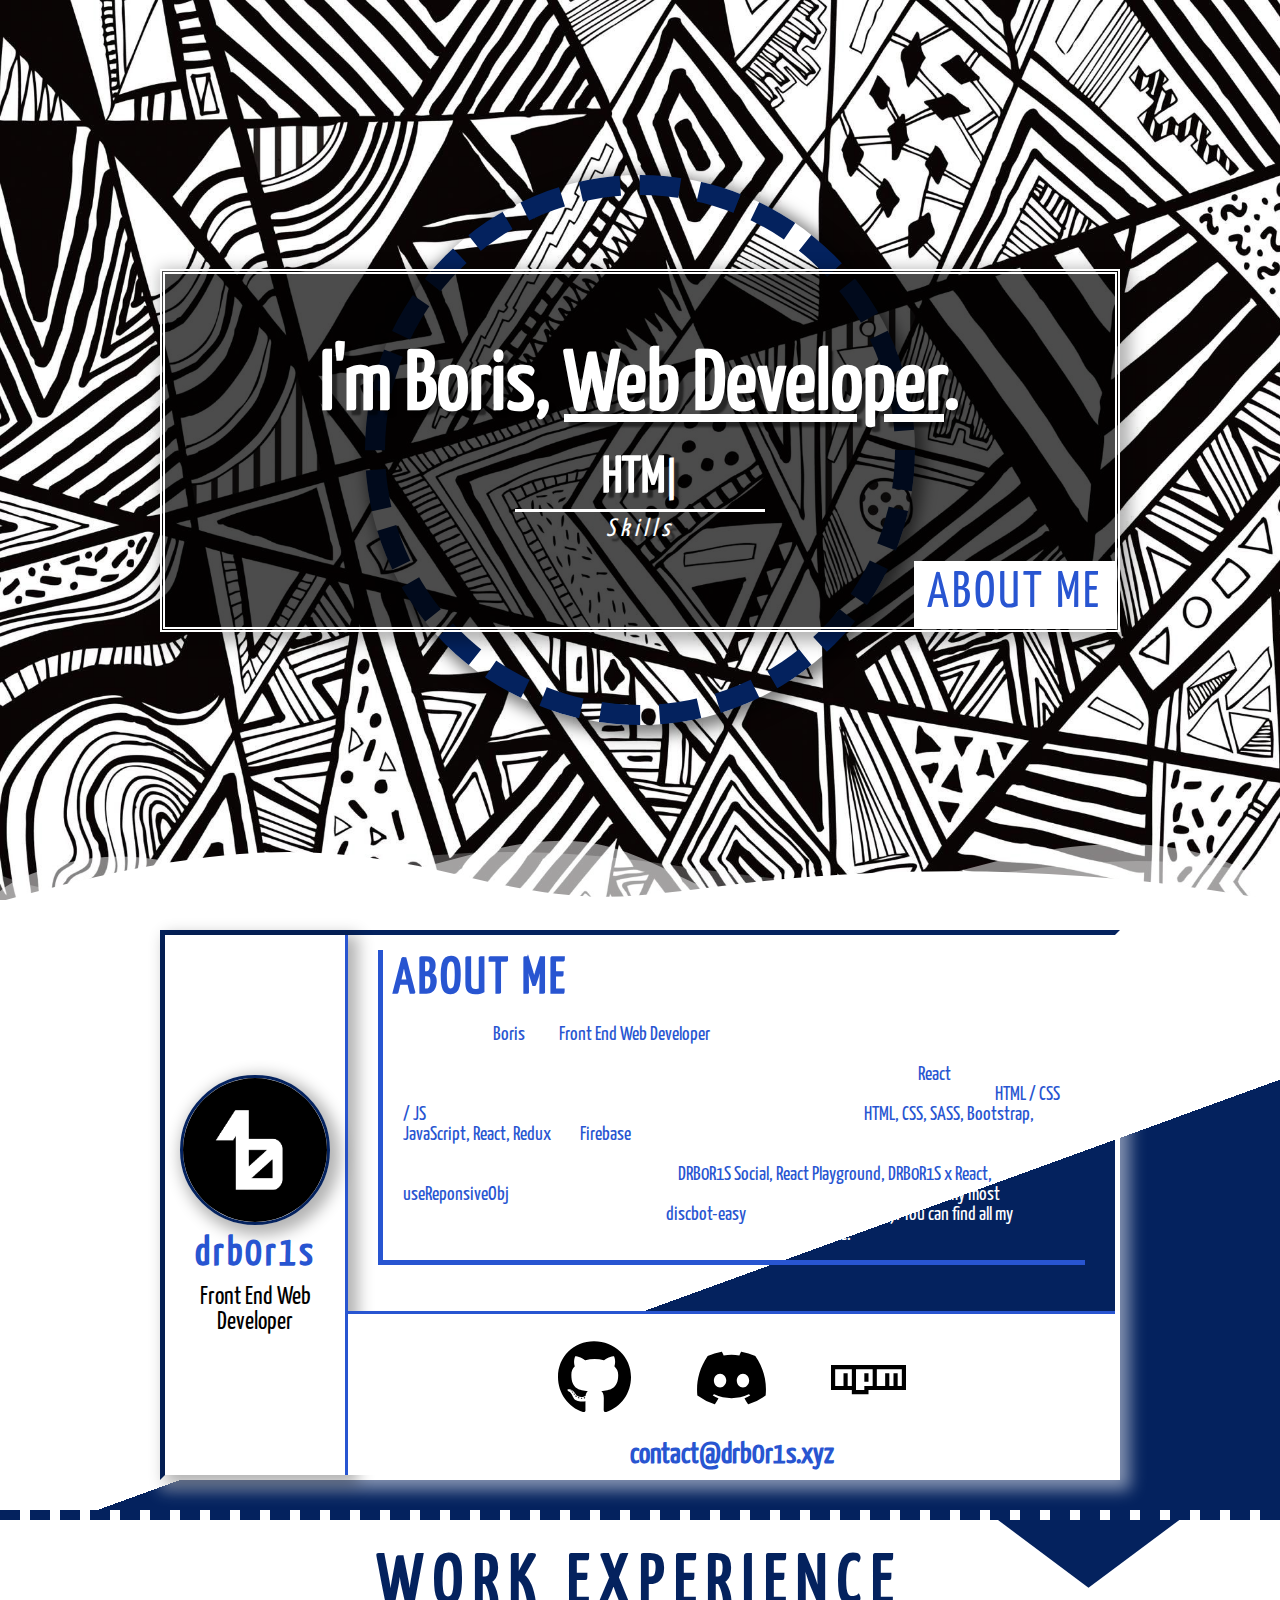
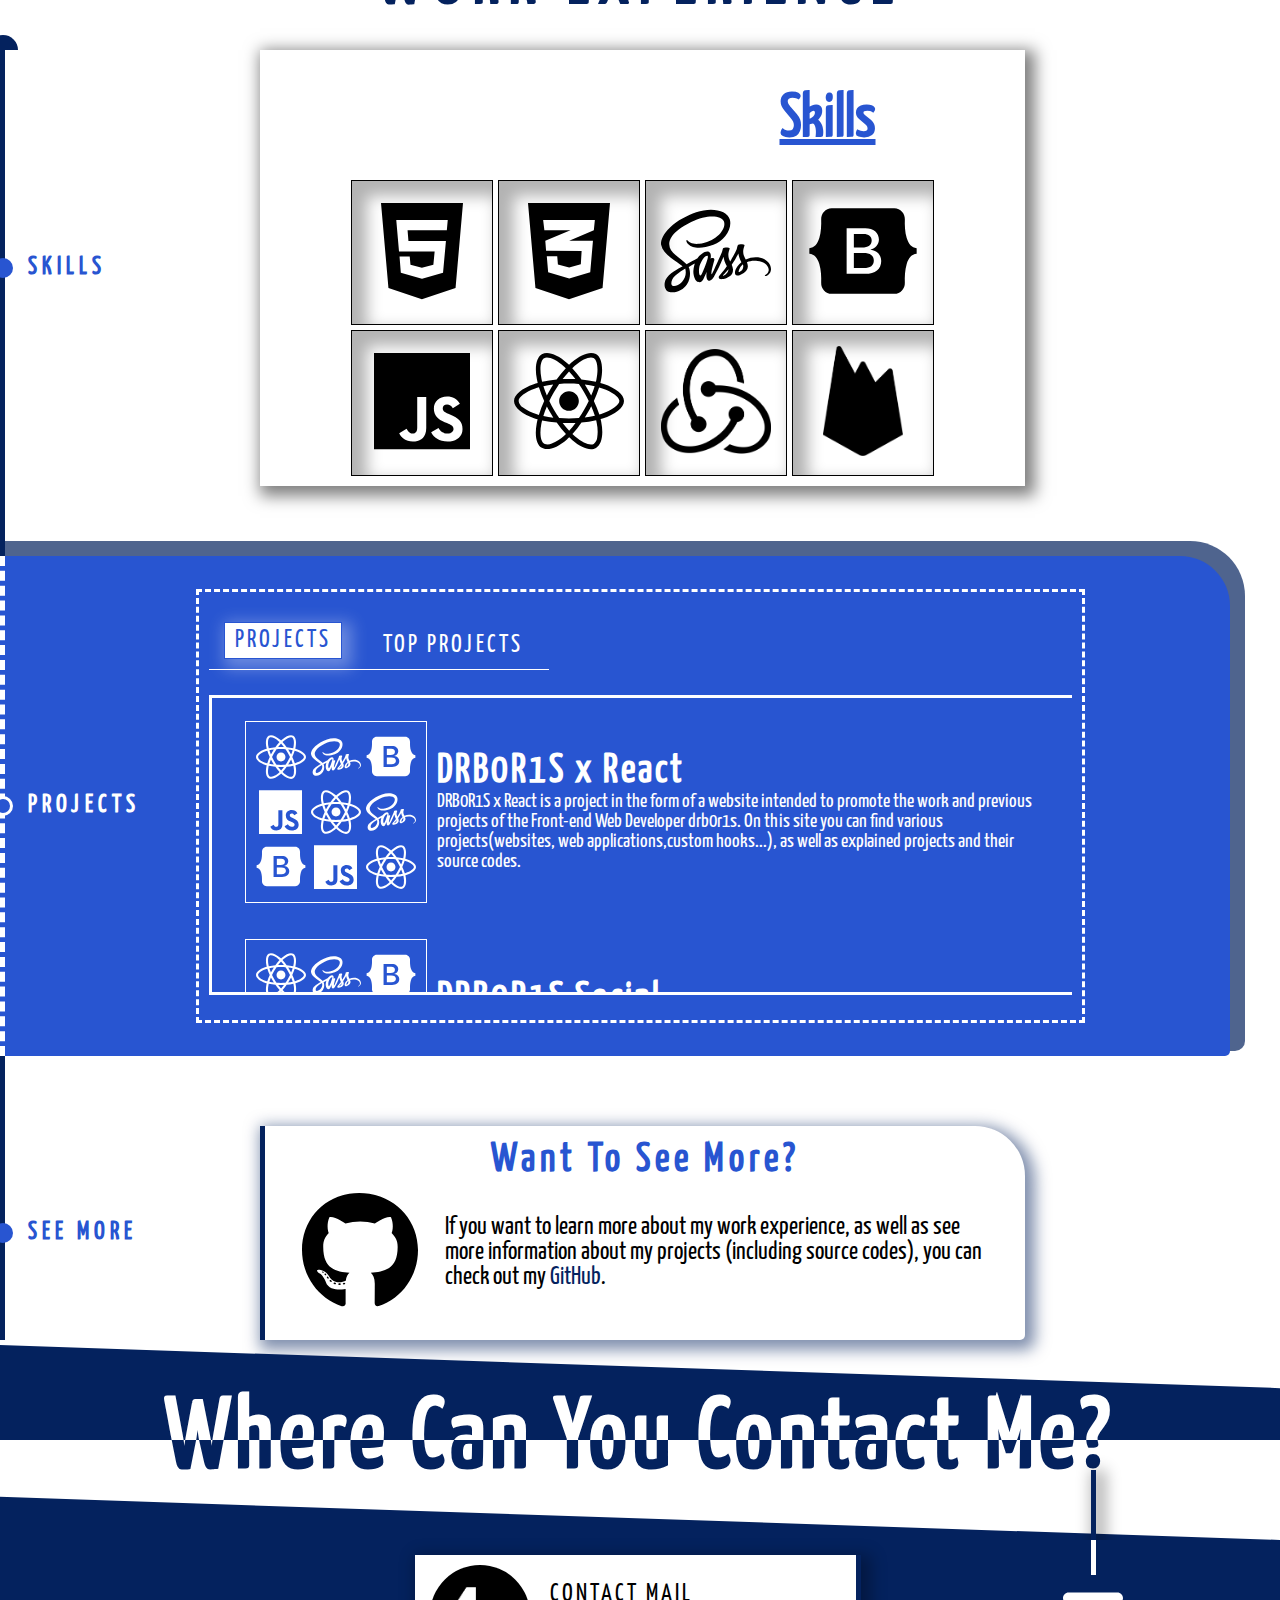
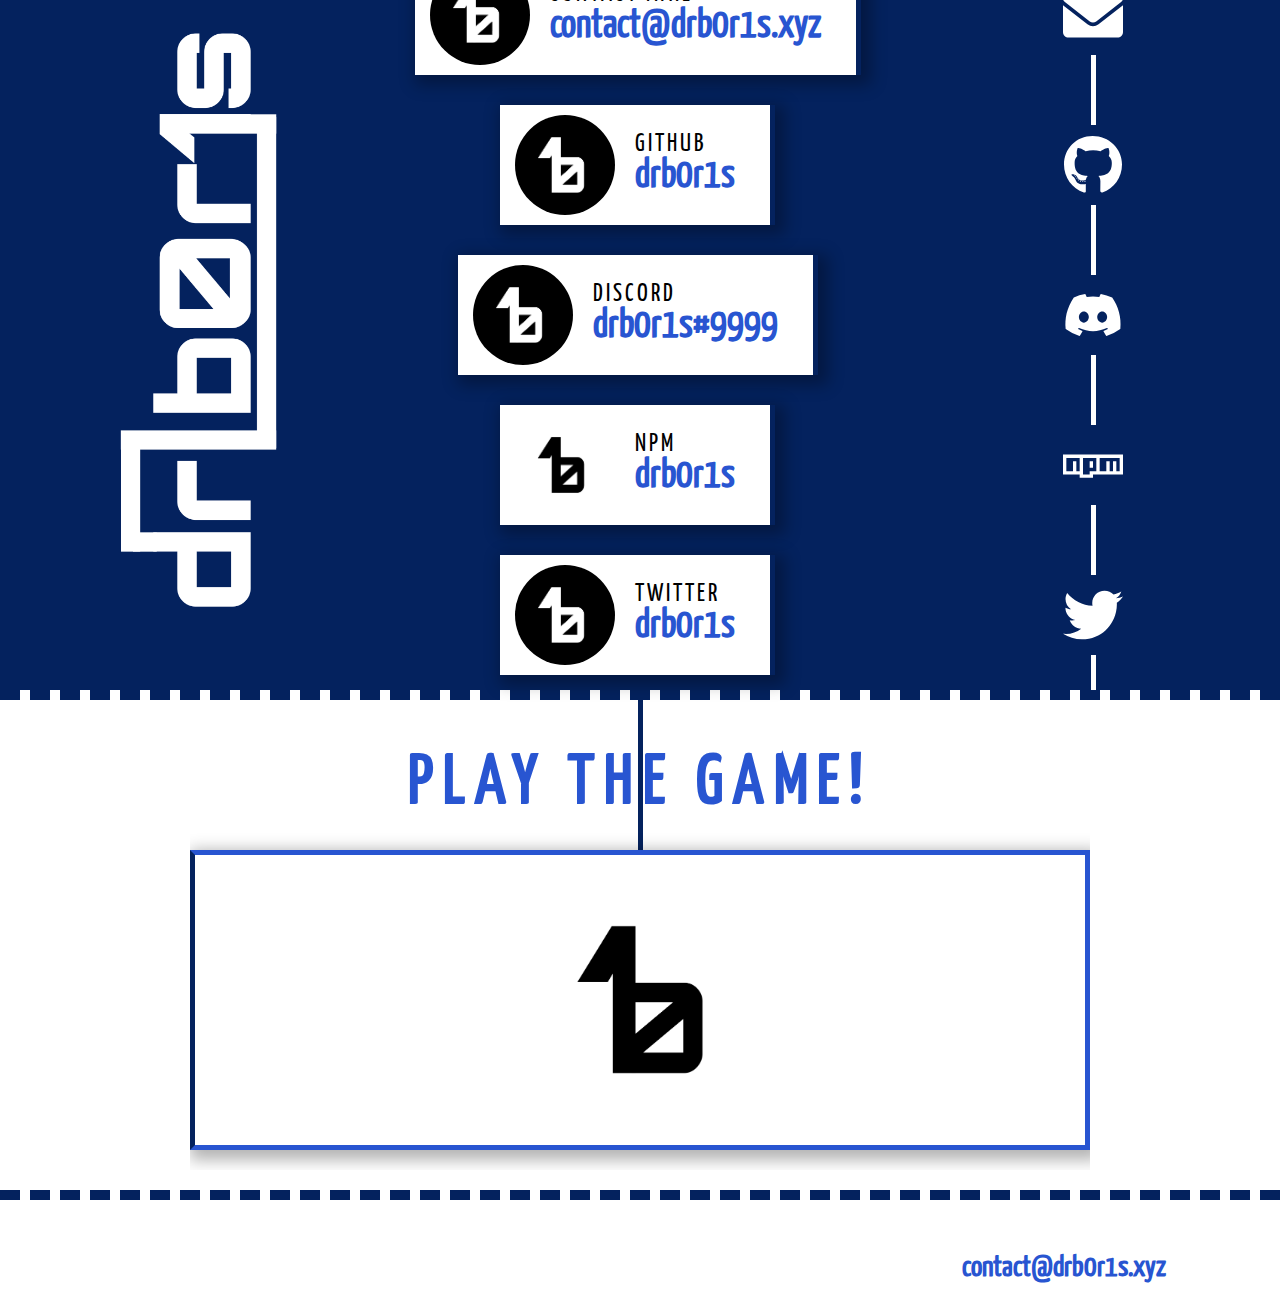
==== commit 09daf07f: "Website update." ====
--- a/index.html
+++ b/index.html
@@ -105,7 +105,7 @@
                             </a>
                         </div>
 
-                        <strong>drb0r1sdev@gmail.com</strong>
+                        <strong>contact@drb0r1s.xyz</strong>
                     </div>
                 </div>
             </div>
@@ -197,7 +197,7 @@
         <section class="contact" id="contact">
             <div class="contact-line"></div>
             
-            <h2>where you can contact me?</h2>
+            <h2>where can you contact me?</h2>
             
             <div class="contact-shape-holder">
                 <div class="custom-shape-divider-top-1646759901">
@@ -250,7 +250,7 @@
 
         <footer>
             <div class="footer-contact">
-                <a href="mailto:drb0r1sdev@gmail.com">
+                <a href="mailto:contact@drb0r1s.xyz">
                     <img src="./images/contact-mail.svg" alt="MAIL">
                 </a>
                 
@@ -265,12 +265,12 @@
 
             <a class="footer-signature" href="#main">
                 <img src="./images/drb0r1s-black-logo.png" alt="B O R I S">
-                <p>&copy;2022. boris.ml - by drb0r1s</p>
+                <p>&copy;2022. drb0r1s.xyz - by drb0r1s</p>
             </a>
 
             <div class="footer-mail">
                 <p>contact mail:</p>
-                <strong>drb0r1sdev@gmail.com</strong>
+                <strong>contact@drb0r1s.xyz</strong>
             </div>
         </footer>
         
--- a/css/main.css
+++ b/css/main.css
@@ -2,12 +2,10 @@
   src: url("../fonts/YanoneKaffeesatz-Regular.ttf");
   font-family: borisWebFont;
 }
-
 * {
   margin: 0;
   padding: 0;
-  -webkit-box-sizing: border-box;
-          box-sizing: border-box;
+  box-sizing: border-box;
   scroll-behavior: smooth;
   font-family: borisWebFont !important;
   line-height: 1;
@@ -44,35 +42,23 @@
   background: #04225e;
   border: 1px solid white;
 }
-
 ::-webkit-scrollbar-thumb:hover {
   background: #2855d1;
 }
 
 .loading {
-  display: -webkit-box;
-  display: -ms-flexbox;
-  display: flex;
-  -webkit-box-orient: vertical;
-  -webkit-box-direction: normal;
-      -ms-flex-direction: column;
-          flex-direction: column;
-  -webkit-box-align: center;
-      -ms-flex-align: center;
-          align-items: center;
-  -webkit-box-pack: center;
-      -ms-flex-pack: center;
-          justify-content: center;
+  display: flex;
+  flex-direction: column;
+  align-items: center;
+  justify-content: center;
   height: 100vh;
   width: 100%;
   background: black;
   position: fixed;
-  -webkit-transition: 300ms;
   transition: 300ms;
   z-index: 90;
   overflow: hidden;
 }
-
 .loading .loader {
   height: 290px;
   width: 290px;
@@ -80,55 +66,28 @@
   border: 10px dashed #04225e;
   border-radius: 50%;
   position: absolute;
-  -webkit-animation: rotating 10s linear infinite;
-          animation: rotating 10s linear infinite;
-}
-
-@-webkit-keyframes rotating {
-  from {
-    -webkit-transform: rotate(0);
-            transform: rotate(0);
-  }
-  to {
-    -webkit-transform: rotate(360deg);
-            transform: rotate(360deg);
-  }
-}
-
+  animation: rotating 10s linear infinite;
+}
 @keyframes rotating {
   from {
-    -webkit-transform: rotate(0);
-            transform: rotate(0);
+    transform: rotate(0);
   }
   to {
-    -webkit-transform: rotate(360deg);
-            transform: rotate(360deg);
-  }
-}
-
+    transform: rotate(360deg);
+  }
+}
 .loading .loading-holder {
-  display: -webkit-box;
-  display: -ms-flexbox;
-  display: flex;
-  -webkit-box-orient: horizontal;
-  -webkit-box-direction: normal;
-      -ms-flex-direction: row;
-          flex-direction: row;
-  -webkit-box-align: center;
-      -ms-flex-align: center;
-          align-items: center;
-  -webkit-box-pack: center;
-      -ms-flex-pack: center;
-          justify-content: center;
+  display: flex;
+  flex-direction: row;
+  align-items: center;
+  justify-content: center;
   height: 300px;
   width: 300px;
   background: white;
   border: 3px solid black;
   border-radius: 50%;
-  -webkit-box-shadow: -25px -15px 0px 5px rgba(3, 69, 252, 0.7);
-          box-shadow: -25px -15px 0px 5px rgba(3, 69, 252, 0.7);
-}
-
+  box-shadow: -25px -15px 0px 5px rgba(3, 69, 252, 0.7);
+}
 .loading .loading-holder img {
   height: 200px;
   width: 200px;
@@ -150,7 +109,6 @@
     width: 190px;
   }
 }
-
 @media screen and (min-width: 320px) and (max-width: 480px) {
   .loading .loading-holder {
     height: 250px;
@@ -165,66 +123,41 @@
     width: 240px;
   }
 }
-
 .context-menu {
-  display: -webkit-box;
-  display: -ms-flexbox;
-  display: flex;
-  -webkit-box-orient: vertical;
-  -webkit-box-direction: normal;
-      -ms-flex-direction: column;
-          flex-direction: column;
-  -webkit-box-align: center;
-      -ms-flex-align: center;
-          align-items: center;
-  -webkit-box-pack: center;
-      -ms-flex-pack: center;
-          justify-content: center;
+  display: flex;
+  flex-direction: column;
+  align-items: center;
+  justify-content: center;
   max-height: 370px;
   max-width: 150px;
   height: 0;
   width: 0;
   background: black;
   border: 3px solid #2855d1;
-  -webkit-box-shadow: none;
-          box-shadow: none;
+  box-shadow: none;
   opacity: 0;
   position: fixed;
   padding: 3px 5px;
-  -webkit-transition: 300ms;
   transition: 300ms;
   z-index: 85;
 }
-
 .context-menu .context-menu-section {
-  display: -webkit-box;
-  display: -ms-flexbox;
-  display: flex;
-  -webkit-box-orient: vertical;
-  -webkit-box-direction: normal;
-      -ms-flex-direction: column;
-          flex-direction: column;
-  -webkit-box-align: center;
-      -ms-flex-align: center;
-          align-items: center;
-  -webkit-box-pack: center;
-      -ms-flex-pack: center;
-          justify-content: center;
+  display: flex;
+  flex-direction: column;
+  align-items: center;
+  justify-content: center;
   opacity: 0;
   position: relative;
   top: -10px;
   margin: 10px 0;
   padding: 3px 5px;
-  -webkit-transition: 300ms;
-  transition: 300ms;
-}
-
+  transition: 300ms;
+}
 .context-menu .context-menu-section:last-child {
   margin-top: 0;
   padding-top: 10px;
   border-top: 1px solid white;
 }
-
 .context-menu .context-menu-section button, .context-menu .context-menu-section a {
   color: white;
   font-size: 20px;
@@ -238,36 +171,21 @@
   top: 0;
   margin: 5px 0;
   padding: 3px 5px;
-  -webkit-transition: 300ms;
-  transition: 300ms;
-}
-
+  transition: 300ms;
+}
 .context-menu .context-menu-section button:hover, .context-menu .context-menu-section a:hover {
   top: -3px;
-  -webkit-box-shadow: 0px 0px 15px 3px rgba(0, 0, 0, 0.3);
-          box-shadow: 0px 0px 15px 3px rgba(0, 0, 0, 0.3);
-  -webkit-filter: invert(1);
-          filter: invert(1);
-}
-
+  box-shadow: 0px 0px 15px 3px rgba(0, 0, 0, 0.3);
+  filter: invert(1);
+}
 .context-menu .active-context-menu-section {
-  display: -webkit-box;
-  display: -ms-flexbox;
-  display: flex;
-  -webkit-box-orient: vertical;
-  -webkit-box-direction: normal;
-      -ms-flex-direction: column;
-          flex-direction: column;
-  -webkit-box-align: center;
-      -ms-flex-align: center;
-          align-items: center;
-  -webkit-box-pack: center;
-      -ms-flex-pack: center;
-          justify-content: center;
+  display: flex;
+  flex-direction: column;
+  align-items: center;
+  justify-content: center;
   opacity: 1;
   top: 0;
 }
-
 .context-menu .active-context-menu-section button, .context-menu .active-context-menu-section a {
   pointer-events: all;
 }
@@ -275,11 +193,9 @@
 .other-context-menu {
   max-height: 200px;
 }
-
 .other-context-menu .context-menu-section button, .other-context-menu .context-menu-section a {
   cursor: pointer;
 }
-
 .other-context-menu .context-menu-section:last-child {
   border: none;
 }
@@ -291,10 +207,8 @@
   width: 75% !important;
   top: 50% !important;
   left: 50% !important;
-  -webkit-transform: translate(-50%, -50%);
-          transform: translate(-50%, -50%);
-}
-
+  transform: translate(-50%, -50%);
+}
 .mobile-context-menu .context-menu-section button,
 .mobile-context-menu .context-menu-section a {
   font-size: 30px;
@@ -303,43 +217,29 @@
 #active-context-menu {
   height: 370px;
   width: 150px;
-  -webkit-box-shadow: 5px 5px 15px 5px rgba(0, 0, 0, 0.5);
-          box-shadow: 5px 5px 15px 5px rgba(0, 0, 0, 0.5);
+  box-shadow: 5px 5px 15px 5px rgba(0, 0, 0, 0.5);
   opacity: 1;
 }
 
 header {
-  display: -webkit-box;
-  display: -ms-flexbox;
-  display: flex;
-  -webkit-box-orient: horizontal;
-  -webkit-box-direction: normal;
-      -ms-flex-direction: row;
-          flex-direction: row;
-  -webkit-box-align: center;
-      -ms-flex-align: center;
-          align-items: center;
-  -webkit-box-pack: center;
-      -ms-flex-pack: center;
-          justify-content: center;
+  display: flex;
+  flex-direction: row;
+  align-items: center;
+  justify-content: center;
   height: 80px;
   width: 90%;
   background: black;
   border: 3px solid #2855d1;
-  -webkit-box-shadow: 5px 5px 15px 5px rgba(0, 0, 0, 0.3);
-          box-shadow: 5px 5px 15px 5px rgba(0, 0, 0, 0.3);
-  -webkit-transform: translate(-50%, 0);
-          transform: translate(-50%, 0);
+  box-shadow: 5px 5px 15px 5px rgba(0, 0, 0, 0.3);
+  transform: translate(-50%, 0);
   opacity: 0;
   position: fixed;
   top: -100px;
   left: 50%;
   padding: 20px 0;
-  -webkit-transition: 500ms;
   transition: 500ms;
   z-index: 50;
 }
-
 header img {
   height: 50px;
   width: 50px;
@@ -348,23 +248,13 @@
   position: absolute;
   left: 5px;
 }
-
 header nav {
-  display: -webkit-box;
-  display: -ms-flexbox;
-  display: flex;
-  -webkit-box-orient: horizontal;
-  -webkit-box-direction: normal;
-      -ms-flex-direction: row;
-          flex-direction: row;
-  -webkit-box-align: center;
-      -ms-flex-align: center;
-          align-items: center;
-  -ms-flex-pack: distribute;
-      justify-content: space-around;
+  display: flex;
+  flex-direction: row;
+  align-items: center;
+  justify-content: space-around;
   padding: 0 10px;
 }
-
 header nav a {
   color: #2855d1;
   font-size: 30px;
@@ -374,32 +264,26 @@
   position: relative;
   top: 0;
   margin: 0 10px;
-  -webkit-transition: 300ms;
-  transition: 300ms;
-}
-
+  transition: 300ms;
+}
 header nav a:hover {
   color: white;
   top: -5px;
   text-shadow: 0px 0px 15px #FFFFFF;
 }
-
 header nav #active-section {
   color: white;
   top: -5px;
   text-shadow: 0px 0px 15px #FFFFFF;
 }
-
 header .header-mobile-button {
   height: 5px;
   width: 50px;
   background: white;
   position: absolute;
   right: 15px;
-  -webkit-transition: 700ms;
   transition: 700ms;
 }
-
 header .header-mobile-button::before, header .header-mobile-button::after {
   content: "";
   display: block;
@@ -408,32 +292,24 @@
   background: white;
   position: absolute;
   top: 10px;
-  -webkit-transition: 300ms;
-  transition: 300ms;
-}
-
+  transition: 300ms;
+}
 header .header-mobile-button::before {
   top: -10px;
   left: 25px;
 }
-
 header #active-header-mobile-button {
-  -webkit-transform: rotate(130deg);
-          transform: rotate(130deg);
-}
-
+  transform: rotate(130deg);
+}
 header #active-header-mobile-button::before {
   opacity: 0;
   left: -10px;
-  -webkit-transform: rotate(-90deg);
-          transform: rotate(-90deg);
-}
-
+  transform: rotate(-90deg);
+}
 header #active-header-mobile-button::after {
   width: 50px;
   top: 0;
-  -webkit-transform: rotate(-85deg);
-          transform: rotate(-85deg);
+  transform: rotate(-85deg);
 }
 
 #active-header {
@@ -442,19 +318,10 @@
 }
 
 .mobile-menu {
-  display: -webkit-box;
-  display: -ms-flexbox;
-  display: flex;
-  -webkit-box-orient: vertical;
-  -webkit-box-direction: normal;
-      -ms-flex-direction: column;
-          flex-direction: column;
-  -webkit-box-align: center;
-      -ms-flex-align: center;
-          align-items: center;
-  -webkit-box-pack: center;
-      -ms-flex-pack: center;
-          justify-content: center;
+  display: flex;
+  flex-direction: column;
+  align-items: center;
+  justify-content: center;
   height: 100vh;
   width: 75%;
   background: black;
@@ -463,27 +330,16 @@
   top: 0;
   left: -75%;
   padding: 30px 10px;
-  -webkit-transition: 300ms;
   transition: 300ms;
   z-index: 60;
 }
-
 .mobile-menu nav {
-  display: -webkit-box;
-  display: -ms-flexbox;
-  display: flex;
-  -webkit-box-orient: horizontal;
-  -webkit-box-direction: normal;
-      -ms-flex-direction: row;
-          flex-direction: row;
-  -webkit-box-align: center;
-      -ms-flex-align: center;
-          align-items: center;
-  -ms-flex-pack: distribute;
-      justify-content: space-around;
+  display: flex;
+  flex-direction: row;
+  align-items: center;
+  justify-content: space-around;
   padding: 0 10px;
 }
-
 .mobile-menu nav a {
   color: #2855d1;
   font-size: 30px;
@@ -493,50 +349,34 @@
   position: relative;
   top: 0;
   margin: 0 10px;
-  -webkit-transition: 300ms;
-  transition: 300ms;
-}
-
+  transition: 300ms;
+}
 .mobile-menu nav a:hover {
   color: white;
   top: -5px;
   text-shadow: 0px 0px 15px #FFFFFF;
 }
-
 .mobile-menu nav #active-section {
   color: white;
   top: -5px;
   text-shadow: 0px 0px 15px #FFFFFF;
 }
-
 .mobile-menu img {
   height: auto;
   width: 200px;
-  -webkit-filter: invert(1);
-          filter: invert(1);
+  filter: invert(1);
   pointer-events: none;
   margin: 10px 0;
 }
-
 .mobile-menu nav {
-  display: -webkit-box;
-  display: -ms-flexbox;
-  display: flex;
-  -webkit-box-orient: vertical;
-  -webkit-box-direction: normal;
-      -ms-flex-direction: column;
-          flex-direction: column;
-  -webkit-box-align: center;
-      -ms-flex-align: center;
-          align-items: center;
-  -webkit-box-pack: center;
-      -ms-flex-pack: center;
-          justify-content: center;
+  display: flex;
+  flex-direction: column;
+  align-items: center;
+  justify-content: center;
   border-top: 3px solid #2855d1;
   border-bottom: 3px solid #2855d1;
   margin: 10px 0;
 }
-
 .mobile-menu nav a {
   font-size: 40px;
   margin: 15px 0;
@@ -545,24 +385,14 @@
 #active-mobile-menu {
   opacity: 1;
   left: 0;
-  -webkit-box-shadow: 5px 5px 15px 5px rgba(0, 0, 0, 0.5);
-          box-shadow: 5px 5px 15px 5px rgba(0, 0, 0, 0.5);
+  box-shadow: 5px 5px 15px 5px rgba(0, 0, 0, 0.5);
 }
 
 .main {
-  display: -webkit-box;
-  display: -ms-flexbox;
-  display: flex;
-  -webkit-box-orient: vertical;
-  -webkit-box-direction: normal;
-      -ms-flex-direction: column;
-          flex-direction: column;
-  -webkit-box-align: center;
-      -ms-flex-align: center;
-          align-items: center;
-  -webkit-box-pack: center;
-      -ms-flex-pack: center;
-          justify-content: center;
+  display: flex;
+  flex-direction: column;
+  align-items: center;
+  justify-content: center;
   height: 100vh;
   background: url("../images/main-bg.jpg");
   background-size: cover;
@@ -570,42 +400,26 @@
   position: relative;
   overflow: hidden;
 }
-
 .main .main-holder {
-  display: -webkit-box;
-  display: -ms-flexbox;
-  display: flex;
-  -webkit-box-orient: vertical;
-  -webkit-box-direction: normal;
-      -ms-flex-direction: column;
-          flex-direction: column;
-  -webkit-box-align: center;
-      -ms-flex-align: center;
-          align-items: center;
-  -webkit-box-pack: center;
-      -ms-flex-pack: center;
-          justify-content: center;
+  display: flex;
+  flex-direction: column;
+  align-items: center;
+  justify-content: center;
   width: 60%;
-  background: -webkit-gradient(linear, left top, left bottom, from(rgba(0, 0, 0, 0.7)), to(rgba(0, 0, 0, 0.7))), url("../images/main-holder-bg.gif");
   background: linear-gradient(rgba(0, 0, 0, 0.7), rgba(0, 0, 0, 0.7)), url("../images/main-holder-bg.gif");
   background-size: cover;
   border: 5px double white;
-  -webkit-box-shadow: 5px 5px 15px 5px rgba(0, 0, 0, 0.3);
-          box-shadow: 5px 5px 15px 5px rgba(0, 0, 0, 0.3);
+  box-shadow: 5px 5px 15px 5px rgba(0, 0, 0, 0.3);
   position: relative;
   top: 0;
   padding: 70px 10px;
-  -webkit-transition: 300ms;
   transition: 300ms;
   z-index: 5;
 }
-
 .main .main-holder:hover {
-  -webkit-box-shadow: 5px 5px 15px 5px rgba(255, 255, 255, 0.5);
-          box-shadow: 5px 5px 15px 5px rgba(255, 255, 255, 0.5);
+  box-shadow: 5px 5px 15px 5px rgba(255, 255, 255, 0.5);
   top: -5px;
 }
-
 .main .main-holder h1 {
   color: white;
   font-size: 70px;
@@ -614,71 +428,35 @@
   text-shadow: 5px 5px 2px rgba(0, 0, 0, 0.5);
   font-weight: bold;
 }
-
 .main .main-holder .main-skills {
-  display: -webkit-box;
-  display: -ms-flexbox;
-  display: flex;
-  -webkit-box-orient: vertical;
-  -webkit-box-direction: normal;
-      -ms-flex-direction: column;
-          flex-direction: column;
-  -webkit-box-align: center;
-      -ms-flex-align: center;
-          align-items: center;
-  -webkit-box-pack: center;
-      -ms-flex-pack: center;
-          justify-content: center;
+  display: flex;
+  flex-direction: column;
+  align-items: center;
+  justify-content: center;
   margin: 15px 0;
 }
-
 .main .main-holder .main-skills .main-skills-list {
-  display: -webkit-box;
-  display: -ms-flexbox;
-  display: flex;
-  -webkit-box-orient: horizontal;
-  -webkit-box-direction: normal;
-      -ms-flex-direction: row;
-          flex-direction: row;
-  -webkit-box-align: center;
-      -ms-flex-align: center;
-          align-items: center;
-  -webkit-box-pack: center;
-      -ms-flex-pack: center;
-          justify-content: center;
+  display: flex;
+  flex-direction: row;
+  align-items: center;
+  justify-content: center;
   width: 250px;
   border-bottom: 3px solid white;
   margin: 5px 0;
   padding: 5px 10px;
 }
-
 .main .main-holder .main-skills .main-skills-list strong {
   color: white;
   font-size: 40px;
   text-shadow: 5px 5px 2px rgba(0, 0, 0, 0.5);
 }
-
 .main .main-holder .main-skills .main-skills-list strong::after {
   content: "|";
   color: white;
   font-size: 40px;
   text-shadow: 5px 5px 2px rgba(0, 0, 0, 0.5);
-  -webkit-animation: blinking 1s linear infinite;
-          animation: blinking 1s linear infinite;
-}
-
-@-webkit-keyframes blinking {
-  0% {
-    opacity: 1;
-  }
-  50% {
-    opacity: 0;
-  }
-  100% {
-    opacity: 1;
-  }
-}
-
+  animation: blinking 1s linear infinite;
+}
 @keyframes blinking {
   0% {
     opacity: 1;
@@ -690,7 +468,6 @@
     opacity: 1;
   }
 }
-
 .main .main-holder .main-skills span {
   color: white;
   font-size: 20px;
@@ -699,7 +476,6 @@
   letter-spacing: 5px;
   text-shadow: 5px 5px 2px rgba(0, 0, 0, 0.5);
 }
-
 .main .main-holder button {
   color: #2855d1;
   font-size: 40px;
@@ -713,42 +489,32 @@
   right: 0;
   margin-top: 20px;
   padding: 5px 10px;
-  -webkit-transition: 300ms;
-  transition: 300ms;
-}
-
+  transition: 300ms;
+}
 .main .main-holder button:hover {
   color: white;
   background: #2855d1;
   border: 3px solid white;
-  -webkit-box-shadow: 0px 0px 25px 10px rgba(3, 69, 252, 0.7);
-          box-shadow: 0px 0px 25px 10px rgba(3, 69, 252, 0.7);
-}
-
+  box-shadow: 0px 0px 25px 10px rgba(3, 69, 252, 0.7);
+}
 .main .main-circle {
   height: 450px;
   width: 450px;
   background: none;
   border: 15px dashed #04225e;
   border-radius: 50%;
-  -webkit-box-shadow: 5px 5px 15px 5px rgba(0, 0, 0, 0.5);
-          box-shadow: 5px 5px 15px 5px rgba(0, 0, 0, 0.5);
+  box-shadow: 5px 5px 15px 5px rgba(0, 0, 0, 0.5);
   position: absolute;
-  -webkit-animation: rotating 60s linear infinite;
-          animation: rotating 60s linear infinite;
-}
-
+  animation: rotating 60s linear infinite;
+}
 @keyframes rotating {
   0% {
-    -webkit-transform: rotate(0);
-            transform: rotate(0);
+    transform: rotate(0);
   }
   100% {
-    -webkit-transform: rotate(360deg);
-            transform: rotate(360deg);
-  }
-}
-
+    transform: rotate(360deg);
+  }
+}
 .main .custom-shape-divider-bottom-1646488937 {
   position: absolute;
   bottom: -5px;
@@ -756,58 +522,35 @@
   width: 100%;
   overflow: hidden;
   line-height: 0;
-  -webkit-transform: rotate(180deg);
-          transform: rotate(180deg);
+  transform: rotate(180deg);
   z-index: 1;
 }
-
 .main .custom-shape-divider-bottom-1646488937 svg {
   position: relative;
   display: block;
   width: calc(100% + 1.3px);
   height: 70px;
 }
-
 .main .custom-shape-divider-bottom-1646488937 .shape-fill {
   fill: #FFFFFF;
 }
 
 .about {
-  display: -webkit-box;
-  display: -ms-flexbox;
-  display: flex;
-  -webkit-box-orient: vertical;
-  -webkit-box-direction: normal;
-      -ms-flex-direction: column;
-          flex-direction: column;
-  -webkit-box-align: center;
-      -ms-flex-align: center;
-          align-items: center;
-  -webkit-box-pack: center;
-      -ms-flex-pack: center;
-          justify-content: center;
+  display: flex;
+  flex-direction: column;
+  align-items: center;
+  justify-content: center;
   background: linear-gradient(160deg, white 60%, #04225e 60%);
   border-bottom: 10px dashed #04225e;
   padding: 30px 0;
 }
-
 .about .about-holder {
-  display: -webkit-box;
-  display: -ms-flexbox;
-  display: flex;
-  -webkit-box-orient: horizontal;
-  -webkit-box-direction: normal;
-      -ms-flex-direction: row;
-          flex-direction: row;
-  -webkit-box-align: start;
-      -ms-flex-align: start;
-          align-items: flex-start;
-  -webkit-box-pack: center;
-      -ms-flex-pack: center;
-          justify-content: center;
+  display: flex;
+  flex-direction: row;
+  align-items: flex-start;
+  justify-content: center;
   height: 550px;
   width: 70%;
-  background: -webkit-gradient(linear, left top, left bottom, from(rgba(0, 0, 0, 0.9)), to(rgba(0, 0, 0, 0.9))), url("../images/main-bg.jpg");
   background: linear-gradient(rgba(0, 0, 0, 0.9), rgba(0, 0, 0, 0.9)), url("../images/main-bg.jpg");
   background-size: cover;
   background-attachment: fixed;
@@ -815,42 +558,26 @@
   border-right: 5px solid white;
   border-bottom: 5px solid white;
   border-left: 5px solid #04225e;
-  -webkit-box-shadow: 5px 5px 15px 5px rgba(255, 255, 255, 0.5);
-          box-shadow: 5px 5px 15px 5px rgba(255, 255, 255, 0.5);
+  box-shadow: 5px 5px 15px 5px rgba(255, 255, 255, 0.5);
   position: relative;
   top: 0;
-  -webkit-transition: 300ms;
-  transition: 300ms;
-}
-
+  transition: 300ms;
+}
 .about .about-holder:hover {
-  -webkit-box-shadow: 5px 5px 15px 5px rgba(0, 0, 0, 0.5);
-          box-shadow: 5px 5px 15px 5px rgba(0, 0, 0, 0.5);
+  box-shadow: 5px 5px 15px 5px rgba(0, 0, 0, 0.5);
   top: -10px;
 }
-
 .about .about-holder .about-profile {
-  display: -webkit-box;
-  display: -ms-flexbox;
-  display: flex;
-  -webkit-box-orient: vertical;
-  -webkit-box-direction: normal;
-      -ms-flex-direction: column;
-          flex-direction: column;
-  -webkit-box-align: center;
-      -ms-flex-align: center;
-          align-items: center;
-  -webkit-box-pack: center;
-      -ms-flex-pack: center;
-          justify-content: center;
+  display: flex;
+  flex-direction: column;
+  align-items: center;
+  justify-content: center;
   height: 100%;
   background: white;
   border-right: 3px solid #2855d1;
-  -webkit-box-shadow: 5px 5px 15px 5px rgba(0, 0, 0, 0.3);
-          box-shadow: 5px 5px 15px 5px rgba(0, 0, 0, 0.3);
+  box-shadow: 5px 5px 15px 5px rgba(0, 0, 0, 0.3);
   padding: 10px 15px;
 }
-
 .about .about-holder .about-profile img {
   height: 150px;
   width: 150px;
@@ -858,10 +585,8 @@
      object-fit: contain;
   border: 3px solid #04225e;
   border-radius: 50%;
-  -webkit-box-shadow: 5px 5px 15px 5px rgba(0, 0, 0, 0.3);
-          box-shadow: 5px 5px 15px 5px rgba(0, 0, 0, 0.3);
-}
-
+  box-shadow: 5px 5px 15px 5px rgba(0, 0, 0, 0.3);
+}
 .about .about-holder .about-profile strong {
   color: #2855d1;
   font-size: 40px;
@@ -869,49 +594,27 @@
   letter-spacing: 3px;
   margin: 10px 0;
 }
-
 .about .about-holder .about-profile p {
   color: black;
   font-size: 25px;
   text-align: center;
   text-transform: capitalize;
 }
-
 .about .about-holder .about-info {
-  display: -webkit-box;
-  display: -ms-flexbox;
-  display: flex;
-  -webkit-box-orient: vertical;
-  -webkit-box-direction: normal;
-      -ms-flex-direction: column;
-          flex-direction: column;
-  -webkit-box-align: center;
-      -ms-flex-align: center;
-          align-items: center;
-  -webkit-box-pack: start;
-      -ms-flex-pack: start;
-          justify-content: flex-start;
+  display: flex;
+  flex-direction: column;
+  align-items: center;
+  justify-content: flex-start;
   height: 100%;
   position: relative;
   padding: 15px 30px;
 }
-
 .about .about-holder .about-info .about-text {
-  display: -webkit-box;
-  display: -ms-flexbox;
-  display: flex;
-  -webkit-box-orient: vertical;
-  -webkit-box-direction: normal;
-      -ms-flex-direction: column;
-          flex-direction: column;
-  -webkit-box-align: start;
-      -ms-flex-align: start;
-          align-items: flex-start;
-  -webkit-box-pack: center;
-      -ms-flex-pack: center;
-          justify-content: center;
-}
-
+  display: flex;
+  flex-direction: column;
+  align-items: flex-start;
+  justify-content: center;
+}
 .about .about-holder .about-info .about-text h2 {
   color: #2855d1;
   font-size: 50px;
@@ -922,7 +625,6 @@
   margin: 0;
   padding: 5px 10px;
 }
-
 .about .about-holder .about-info .about-text p {
   color: white;
   font-size: 20px;
@@ -930,25 +632,14 @@
   border-bottom: 5px solid #2855d1;
   padding: 15px 20px;
 }
-
 .about .about-holder .about-info .about-text p span {
   color: #2855d1;
 }
-
 .about .about-holder .about-info .about-contact {
-  display: -webkit-box;
-  display: -ms-flexbox;
-  display: flex;
-  -webkit-box-orient: vertical;
-  -webkit-box-direction: normal;
-      -ms-flex-direction: column;
-          flex-direction: column;
-  -webkit-box-align: center;
-      -ms-flex-align: center;
-          align-items: center;
-  -webkit-box-pack: center;
-      -ms-flex-pack: center;
-          justify-content: center;
+  display: flex;
+  flex-direction: column;
+  align-items: center;
+  justify-content: center;
   width: 100%;
   background: white;
   border-top: 3px solid #2855d1;
@@ -958,24 +649,13 @@
   margin: 10px 0;
   padding: 5px 30px;
 }
-
 .about .about-holder .about-info .about-contact .about-links {
-  display: -webkit-box;
-  display: -ms-flexbox;
-  display: flex;
-  -webkit-box-orient: horizontal;
-  -webkit-box-direction: normal;
-      -ms-flex-direction: row;
-          flex-direction: row;
-  -webkit-box-align: center;
-      -ms-flex-align: center;
-          align-items: center;
-  -webkit-box-pack: center;
-      -ms-flex-pack: center;
-          justify-content: center;
+  display: flex;
+  flex-direction: row;
+  align-items: center;
+  justify-content: center;
   margin: 10px 0;
 }
-
 .about .about-holder .about-info .about-contact .about-links a {
   text-decoration: none;
   background: white;
@@ -985,56 +665,38 @@
   top: 0;
   margin: 0 20px;
   padding: 10px;
-  -webkit-transition: 300ms;
-  transition: 300ms;
-}
-
+  transition: 300ms;
+}
 .about .about-holder .about-info .about-contact .about-links a:hover {
   background: black;
   border: 1px solid #2855d1;
   top: -5px;
-  -webkit-box-shadow: 5px 5px 15px 5px rgba(0, 0, 0, 0.5);
-          box-shadow: 5px 5px 15px 5px rgba(0, 0, 0, 0.5);
-}
-
+  box-shadow: 5px 5px 15px 5px rgba(0, 0, 0, 0.5);
+}
 .about .about-holder .about-info .about-contact .about-links a img {
   height: 75px;
   width: 75px;
   -o-object-fit: contain;
      object-fit: contain;
   pointer-events: none;
-  -webkit-transition: 500ms;
   transition: 500ms;
 }
-
 .about .about-holder .about-info .about-contact .about-links a:hover img {
-  -webkit-filter: invert(1);
-          filter: invert(1);
-}
-
+  filter: invert(1);
+}
 .about .about-holder .about-info .about-contact strong {
   color: #2855d1;
   font-size: 30px;
 }
 
 .work-experience {
-  display: -webkit-box;
-  display: -ms-flexbox;
-  display: flex;
-  -webkit-box-orient: vertical;
-  -webkit-box-direction: normal;
-      -ms-flex-direction: column;
-          flex-direction: column;
-  -webkit-box-align: center;
-      -ms-flex-align: center;
-          align-items: center;
-  -webkit-box-pack: center;
-      -ms-flex-pack: center;
-          justify-content: center;
+  display: flex;
+  flex-direction: column;
+  align-items: center;
+  justify-content: center;
   position: relative;
   overflow-y: clip;
 }
-
 .work-experience .custom-shape-divider-top-1646575015 {
   position: absolute;
   top: 0;
@@ -1044,18 +706,15 @@
   line-height: 0;
   z-index: 1;
 }
-
 .work-experience .custom-shape-divider-top-1646575015 svg {
   position: relative;
   display: block;
   width: calc(170% + 1.3px);
   height: 150px;
 }
-
 .work-experience .custom-shape-divider-top-1646575015 .shape-fill {
   fill: #04225E;
 }
-
 .work-experience h2 {
   color: #04225e;
   font-size: 70px;
@@ -1065,14 +724,12 @@
   letter-spacing: 10px;
   margin-top: 30px;
 }
-
 .work-experience .work-sections {
   border-left: 5px solid #04225e;
   position: relative;
   margin-bottom: 30px;
   padding: 0;
 }
-
 .work-experience .work-sections .work-dot {
   height: 30px;
   width: 30px;
@@ -1082,25 +739,14 @@
   top: -15px;
   left: -17px;
 }
-
 .work-experience .work-sections .work-line {
-  display: -webkit-box;
-  display: -ms-flexbox;
-  display: flex;
-  -webkit-box-orient: horizontal;
-  -webkit-box-direction: normal;
-      -ms-flex-direction: row;
-          flex-direction: row;
-  -webkit-box-align: center;
-      -ms-flex-align: center;
-          align-items: center;
-  -webkit-box-pack: center;
-      -ms-flex-pack: center;
-          justify-content: center;
+  display: flex;
+  flex-direction: row;
+  align-items: center;
+  justify-content: center;
   position: absolute;
   left: -12px;
 }
-
 .work-experience .work-sections .work-line .line-dot {
   height: 20px;
   width: 20px;
@@ -1108,7 +754,6 @@
   border-radius: 50%;
   margin-right: 15px;
 }
-
 .work-experience .work-sections .work-line p {
   color: #2855d1;
   font-size: 25px;
@@ -1116,11 +761,9 @@
   letter-spacing: 5px;
   margin: 0;
 }
-
 .work-experience .work-sections .work-line .skills-line-p {
   letter-spacing: 0;
 }
-
 .work-experience .custom-shape-divider-bottom-1646750534 {
   position: absolute;
   bottom: -5px;
@@ -1128,126 +771,81 @@
   width: 100%;
   overflow: hidden;
   line-height: 0;
-  -webkit-transform: rotate(180deg);
-          transform: rotate(180deg);
+  transform: rotate(180deg);
   z-index: 1;
 }
-
 .work-experience .custom-shape-divider-bottom-1646750534 svg {
   position: relative;
   display: block;
   width: calc(100% + 1.3px);
   height: 50px;
 }
-
 .work-experience .custom-shape-divider-bottom-1646750534 .shape-fill {
   fill: #04225e;
 }
-
 .work-experience .skills {
-  display: -webkit-box;
-  display: -ms-flexbox;
-  display: flex;
-  -webkit-box-orient: vertical;
-  -webkit-box-direction: normal;
-      -ms-flex-direction: column;
-          flex-direction: column;
-  -webkit-box-align: center;
-      -ms-flex-align: center;
-          align-items: center;
-  -webkit-box-pack: center;
-      -ms-flex-pack: center;
-          justify-content: center;
+  display: flex;
+  flex-direction: column;
+  align-items: center;
+  justify-content: center;
   background: white;
   margin: 30px 0;
   position: relative;
 }
-
 .work-experience .skills .skills-holder {
-  display: -webkit-box;
-  display: -ms-flexbox;
-  display: flex;
-  -webkit-box-orient: vertical;
-  -webkit-box-direction: normal;
-      -ms-flex-direction: column;
-          flex-direction: column;
-  -webkit-box-align: center;
-      -ms-flex-align: center;
-          align-items: center;
-  -webkit-box-pack: center;
-      -ms-flex-pack: center;
-          justify-content: center;
+  display: flex;
+  flex-direction: column;
+  align-items: center;
+  justify-content: center;
   width: 60%;
   background: white;
-  -webkit-box-shadow: 5px 5px 15px 5px rgba(0, 0, 0, 0.5);
-          box-shadow: 5px 5px 15px 5px rgba(0, 0, 0, 0.5);
+  box-shadow: 5px 5px 15px 5px rgba(0, 0, 0, 0.5);
   padding: 10px 15px;
 }
-
 .work-experience .skills .skills-holder .screen {
-  display: -webkit-box;
-  display: -ms-flexbox;
-  display: flex;
-  -webkit-box-orient: vertical;
-  -webkit-box-direction: normal;
-      -ms-flex-direction: column;
-          flex-direction: column;
-  -webkit-box-align: center;
-      -ms-flex-align: center;
-          align-items: center;
-  -webkit-box-pack: center;
-      -ms-flex-pack: center;
-          justify-content: center;
+  display: flex;
+  flex-direction: column;
+  align-items: center;
+  justify-content: center;
   height: 100px;
   width: 100%;
-  background: -webkit-gradient(linear, left top, left bottom, from(rgba(0, 0, 0, 0.9)), to(rgba(0, 0, 0, 0.9))), url("../images/main-bg.jpg");
   background: linear-gradient(rgba(0, 0, 0, 0.9), rgba(0, 0, 0, 0.9)), url("../images/main-bg.jpg");
   background-size: cover;
   background-attachment: fixed;
   margin: 10px 0;
   padding: 15px 30px;
-  -webkit-transition: 300ms;
-  transition: 300ms;
-}
-
+  transition: 300ms;
+}
 .work-experience .skills .skills-holder .screen h3 {
   color: white;
   font-size: 60px;
   text-align: center;
   text-transform: capitalize;
   margin: 0;
-  -webkit-transition: 300ms;
-  transition: 300ms;
-}
-
+  transition: 300ms;
+}
 .work-experience .skills .skills-holder .screen h3 span {
   color: #2855d1;
   text-decoration: underline;
 }
-
 .work-experience .skills .skills-holder .screen strong {
   color: #2855d1;
   font-size: 60px;
   text-align: center;
   text-transform: uppercase;
   letter-spacing: 5px;
-  -webkit-transition: 300ms;
-  transition: 300ms;
-}
-
+  transition: 300ms;
+}
 .work-experience .skills .skills-holder .screen p {
   color: white;
   font-size: 20px;
   text-align: center;
   margin: 0;
-  -webkit-transition: 300ms;
-  transition: 300ms;
-}
-
+  transition: 300ms;
+}
 .work-experience .skills .skills-holder .screen p span {
   color: #2855d1;
 }
-
 .work-experience .skills .skills-holder .screen a {
   color: #2855d1;
   font-size: 25px;
@@ -1261,178 +859,116 @@
   top: 0;
   margin: 10px 0;
   padding: 5px 10px;
-  -webkit-transition: 300ms;
-  transition: 300ms;
-}
-
+  transition: 300ms;
+}
 .work-experience .skills .skills-holder .screen a:hover {
   color: white;
   background: #2855d1;
   border: 3px solid white;
   top: -5px;
-  -webkit-box-shadow: 0px 0px 25px 10px rgba(3, 69, 252, 0.7);
-          box-shadow: 0px 0px 25px 10px rgba(3, 69, 252, 0.7);
-}
-
+  box-shadow: 0px 0px 25px 10px rgba(3, 69, 252, 0.7);
+}
 .work-experience .skills .skills-holder .screen strong, .work-experience .skills .skills-holder .screen a, .work-experience .skills .skills-holder .screen p {
   opacity: 0;
   position: relative;
   top: -10px;
 }
-
 .work-experience .skills .skills-holder .screen .active-screen-content {
   opacity: 1;
   top: 0;
 }
-
 .work-experience .skills .skills-holder .active-screen {
   height: 300px;
 }
-
 .work-experience .skills .skills-holder .active-screen h3 {
   opacity: 0;
 }
-
 .work-experience .skills .skills-holder .keyboard {
-  display: -ms-grid;
   display: grid;
-  -ms-grid-columns: (1fr)[4];
-      grid-template-columns: repeat(4, 1fr);
-  -ms-grid-rows: (1fr)[2];
-      grid-template-rows: repeat(2, 1fr);
-  -webkit-box-align: center;
-      -ms-flex-align: center;
-          align-items: center;
-  -webkit-box-pack: center;
-      -ms-flex-pack: center;
-          justify-content: center;
+  grid-template-columns: repeat(4, 1fr);
+  grid-template-rows: repeat(2, 1fr);
+  align-items: center;
+  justify-content: center;
   gap: 5px;
 }
-
 .work-experience .skills .skills-holder .keyboard button {
   background: white;
   border: 1px solid black;
-  -webkit-box-shadow: inset 10px 10px 15px 5px rgba(0, 0, 0, 0.3);
-          box-shadow: inset 10px 10px 15px 5px rgba(0, 0, 0, 0.3);
+  box-shadow: inset 10px 10px 15px 5px rgba(0, 0, 0, 0.3);
   position: relative;
   top: 0;
   padding: 15px;
-  -webkit-transition: 300ms;
-  transition: 300ms;
-}
-
+  transition: 300ms;
+}
 .work-experience .skills .skills-holder .keyboard button:hover {
   top: -5px;
-  -webkit-box-shadow: 5px 5px 15px 5px rgba(255, 255, 255, 0.3);
-          box-shadow: 5px 5px 15px 5px rgba(255, 255, 255, 0.3);
-  -webkit-filter: invert(1);
-          filter: invert(1);
-}
-
+  box-shadow: 5px 5px 15px 5px rgba(255, 255, 255, 0.3);
+  filter: invert(1);
+}
 .work-experience .skills .skills-holder .keyboard button img {
   height: 110px;
   width: 110px;
   -o-object-fit: contain;
      object-fit: contain;
-  -webkit-filter: brightness(0);
-          filter: brightness(0);
+  filter: brightness(0);
   pointer-events: none;
 }
-
 .work-experience .skills .skills-holder .keyboard .active-keyboard-button {
   top: -5px;
-  -webkit-box-shadow: 5px 5px 15px 5px rgba(255, 255, 255, 0.3);
-          box-shadow: 5px 5px 15px 5px rgba(255, 255, 255, 0.3);
-  -webkit-filter: invert(1);
-          filter: invert(1);
-}
-
+  box-shadow: 5px 5px 15px 5px rgba(255, 255, 255, 0.3);
+  filter: invert(1);
+}
 .work-experience .projects {
   height: 500px;
   background: #2855d1;
   border-top-right-radius: 50px;
   border-bottom-right-radius: 5px;
-  -webkit-box-shadow: 10px -10px 0px 5px rgba(4, 34, 94, 0.7);
-          box-shadow: 10px -10px 0px 5px rgba(4, 34, 94, 0.7);
+  box-shadow: 10px -10px 0px 5px rgba(4, 34, 94, 0.7);
   position: relative;
   left: -50px;
   margin-top: 70px;
   margin-bottom: 50px;
 }
-
 .work-experience .projects .projects-holder {
-  display: -webkit-box;
-  display: -ms-flexbox;
-  display: flex;
-  -webkit-box-orient: vertical;
-  -webkit-box-direction: normal;
-      -ms-flex-direction: column;
-          flex-direction: column;
-  -webkit-box-align: center;
-      -ms-flex-align: center;
-          align-items: center;
-  -webkit-box-pack: center;
-      -ms-flex-pack: center;
-          justify-content: center;
+  display: flex;
+  flex-direction: column;
+  align-items: center;
+  justify-content: center;
   height: 100%;
   background: transparent;
   border-left: 5px dashed white;
   position: relative;
   left: 45px;
 }
-
 .work-experience .projects .projects-holder .work-line .line-dot {
   background: #2855d1;
   border: 3px solid white;
 }
-
 .work-experience .projects .projects-holder .work-line p {
   color: white;
 }
-
 .work-experience .projects .projects-holder .projects-screen {
-  display: -webkit-box;
-  display: -ms-flexbox;
-  display: flex;
-  -webkit-box-orient: vertical;
-  -webkit-box-direction: normal;
-      -ms-flex-direction: column;
-          flex-direction: column;
-  -webkit-box-align: start;
-      -ms-flex-align: start;
-          align-items: flex-start;
-  -webkit-box-pack: start;
-      -ms-flex-pack: start;
-          justify-content: flex-start;
+  display: flex;
+  flex-direction: column;
+  align-items: flex-start;
+  justify-content: flex-start;
   width: 70%;
   border: 3px dashed white;
   position: relative;
   top: 0;
   margin: 10px 0;
   padding: 15px 10px;
-  -webkit-transition: 300ms;
-  transition: 300ms;
-}
-
+  transition: 300ms;
+}
 .work-experience .projects .projects-holder .projects-screen .projects-menu {
-  display: -webkit-box;
-  display: -ms-flexbox;
-  display: flex;
-  -webkit-box-orient: horizontal;
-  -webkit-box-direction: normal;
-      -ms-flex-direction: row;
-          flex-direction: row;
-  -webkit-box-align: center;
-      -ms-flex-align: center;
-          align-items: center;
-  -webkit-box-pack: center;
-      -ms-flex-pack: center;
-          justify-content: center;
+  display: flex;
+  flex-direction: row;
+  align-items: center;
+  justify-content: center;
   margin: 15px 0;
   border-bottom: 1px solid white;
   padding: 5px 0;
 }
-
 .work-experience .projects .projects-holder .projects-screen .projects-menu button {
   color: white;
   font-size: 25px;
@@ -1445,42 +981,27 @@
   top: 0;
   margin: 0 15px;
   padding: 5px 10px;
-  -webkit-transition: 300ms;
-  transition: 300ms;
-}
-
+  transition: 300ms;
+}
 .work-experience .projects .projects-holder .projects-screen .projects-menu button:hover {
   color: #2855d1;
   background: white;
   border: 1px solid #2855d1;
   top: -5px;
-  -webkit-box-shadow: 5px 5px 15px 5px rgba(255, 255, 255, 0.3);
-          box-shadow: 5px 5px 15px 5px rgba(255, 255, 255, 0.3);
-}
-
+  box-shadow: 5px 5px 15px 5px rgba(255, 255, 255, 0.3);
+}
 .work-experience .projects .projects-holder .projects-screen .projects-menu .active-project-button {
   color: #2855d1;
   background: white;
   border: 1px solid #2855d1;
   top: -5px;
-  -webkit-box-shadow: 5px 5px 15px 5px rgba(255, 255, 255, 0.3);
-          box-shadow: 5px 5px 15px 5px rgba(255, 255, 255, 0.3);
-}
-
+  box-shadow: 5px 5px 15px 5px rgba(255, 255, 255, 0.3);
+}
 .work-experience .projects .projects-holder .projects-screen .projects-list {
-  display: -webkit-box;
-  display: -ms-flexbox;
-  display: flex;
-  -webkit-box-orient: vertical;
-  -webkit-box-direction: normal;
-      -ms-flex-direction: column;
-          flex-direction: column;
-  -webkit-box-align: center;
-      -ms-flex-align: center;
-          align-items: center;
-  -webkit-box-pack: start;
-      -ms-flex-pack: start;
-          justify-content: flex-start;
+  display: flex;
+  flex-direction: column;
+  align-items: center;
+  justify-content: flex-start;
   height: 300px;
   width: 100%;
   border-top: 3px solid white;
@@ -1490,7 +1011,6 @@
   padding: 5px 10px;
   overflow-y: scroll;
 }
-
 .work-experience .projects .projects-holder .projects-screen .projects-list #projects-loader {
   height: 100px;
   width: 100px;
@@ -1499,35 +1019,21 @@
   border-top: 10px solid white;
   border-radius: 50%;
   margin: 30px 0;
-  -webkit-animation: rotating 3s linear infinite;
-          animation: rotating 3s linear infinite;
-}
-
+  animation: rotating 3s linear infinite;
+}
 @keyframes rotating {
   from {
-    -webkit-transform: rotate(0);
-            transform: rotate(0);
+    transform: rotate(0);
   }
   to {
-    -webkit-transform: rotate(360deg);
-            transform: rotate(360deg);
-  }
-}
-
+    transform: rotate(360deg);
+  }
+}
 .work-experience .projects .projects-holder .projects-screen .projects-list .project {
-  display: -webkit-box;
-  display: -ms-flexbox;
-  display: flex;
-  -webkit-box-orient: horizontal;
-  -webkit-box-direction: normal;
-      -ms-flex-direction: row;
-          flex-direction: row;
-  -webkit-box-align: center;
-      -ms-flex-align: center;
-          align-items: center;
-  -webkit-box-pack: center;
-      -ms-flex-pack: center;
-          justify-content: center;
+  display: flex;
+  flex-direction: row;
+  align-items: center;
+  justify-content: center;
   text-decoration: none;
   border: 3px solid transparent;
   cursor: pointer;
@@ -1535,125 +1041,76 @@
   top: 0;
   margin: 10px 0;
   padding: 5px 10px;
-  -webkit-transition: 300ms;
-  transition: 300ms;
-}
-
+  transition: 300ms;
+}
 .work-experience .projects .projects-holder .projects-screen .projects-list .project:hover {
   border: 3px solid white;
   top: -5px;
-  -webkit-box-shadow: 5px 5px 15px 5px rgba(255, 255, 255, 0.5);
-          box-shadow: 5px 5px 15px 5px rgba(255, 255, 255, 0.5);
-}
-
+  box-shadow: 5px 5px 15px 5px rgba(255, 255, 255, 0.5);
+}
 .work-experience .projects .projects-holder .projects-screen .projects-list .project .tech-holder {
-  display: -ms-grid;
   display: grid;
-  -ms-grid-columns: (1fr)[3];
-      grid-template-columns: repeat(3, 1fr);
-  -ms-grid-rows: (1fr)[3];
-      grid-template-rows: repeat(3, 1fr);
+  grid-template-columns: repeat(3, 1fr);
+  grid-template-rows: repeat(3, 1fr);
   gap: 5px;
-  -webkit-box-align: center;
-      -ms-flex-align: center;
-          align-items: center;
-  -webkit-box-pack: center;
-      -ms-flex-pack: center;
-          justify-content: center;
+  align-items: center;
+  justify-content: center;
   border: 1px solid white;
   margin: 0 10px;
   padding: 10px;
 }
-
 .work-experience .projects .projects-holder .projects-screen .projects-list .project .tech-holder img {
   height: 50px;
   width: 50px;
   -o-object-fit: contain;
      object-fit: contain;
-  -webkit-filter: brightness(0) invert(1);
-          filter: brightness(0) invert(1);
+  filter: brightness(0) invert(1);
   pointer-events: none;
 }
-
 .work-experience .projects .projects-holder .projects-screen .projects-list .project .project-info {
-  display: -webkit-box;
-  display: -ms-flexbox;
-  display: flex;
-  -webkit-box-orient: vertical;
-  -webkit-box-direction: normal;
-      -ms-flex-direction: column;
-          flex-direction: column;
-  -webkit-box-align: start;
-      -ms-flex-align: start;
-          align-items: flex-start;
-  -webkit-box-pack: start;
-      -ms-flex-pack: start;
-          justify-content: flex-start;
-}
-
+  display: flex;
+  flex-direction: column;
+  align-items: flex-start;
+  justify-content: flex-start;
+}
 .work-experience .projects .projects-holder .projects-screen .projects-list .project .project-info strong {
   color: white;
   font-size: 40px;
   letter-spacing: 3px;
 }
-
 .work-experience .projects .projects-holder .projects-screen .projects-list .project .project-info p {
   color: white;
   font-size: 20px;
   margin: 0;
 }
-
 .work-experience .projects .projects-holder .top-projects-screen {
   border: 3px solid white;
   top: -5px;
-  -webkit-box-shadow: 5px 5px 15px 5px rgba(255, 255, 255, 0.5);
-          box-shadow: 5px 5px 15px 5px rgba(255, 255, 255, 0.5);
-}
-
+  box-shadow: 5px 5px 15px 5px rgba(255, 255, 255, 0.5);
+}
 .work-experience .see-more {
-  display: -webkit-box;
-  display: -ms-flexbox;
-  display: flex;
-  -webkit-box-orient: vertical;
-  -webkit-box-direction: normal;
-      -ms-flex-direction: column;
-          flex-direction: column;
-  -webkit-box-align: center;
-      -ms-flex-align: center;
-          align-items: center;
-  -webkit-box-pack: center;
-      -ms-flex-pack: center;
-          justify-content: center;
+  display: flex;
+  flex-direction: column;
+  align-items: center;
+  justify-content: center;
   background: white;
   position: relative;
   margin-top: 70px;
   margin-bottom: 50px;
 }
-
 .work-experience .see-more .see-more-holder {
-  display: -webkit-box;
-  display: -ms-flexbox;
-  display: flex;
-  -webkit-box-orient: vertical;
-  -webkit-box-direction: normal;
-      -ms-flex-direction: column;
-          flex-direction: column;
-  -webkit-box-align: center;
-      -ms-flex-align: center;
-          align-items: center;
-  -webkit-box-pack: center;
-      -ms-flex-pack: center;
-          justify-content: center;
+  display: flex;
+  flex-direction: column;
+  align-items: center;
+  justify-content: center;
   width: 60%;
   background: white;
   border-left: 5px solid #04225e;
   border-top-right-radius: 50px;
   border-bottom-right-radius: 5px;
-  -webkit-box-shadow: 5px 5px 15px 5px rgba(4, 34, 94, 0.5);
-          box-shadow: 5px 5px 15px 5px rgba(4, 34, 94, 0.5);
+  box-shadow: 5px 5px 15px 5px rgba(4, 34, 94, 0.5);
   padding: 15px 30px;
 }
-
 .work-experience .see-more .see-more-holder strong {
   color: #2855d1;
   font-size: 40px;
@@ -1661,39 +1118,24 @@
   text-transform: capitalize;
   letter-spacing: 5px;
 }
-
 .work-experience .see-more .see-more-holder .see-more-info {
-  display: -webkit-box;
-  display: -ms-flexbox;
-  display: flex;
-  -webkit-box-orient: horizontal;
-  -webkit-box-direction: normal;
-      -ms-flex-direction: row;
-          flex-direction: row;
-  -webkit-box-align: center;
-      -ms-flex-align: center;
-          align-items: center;
-  -webkit-box-pack: center;
-      -ms-flex-pack: center;
-          justify-content: center;
+  display: flex;
+  flex-direction: row;
+  align-items: center;
+  justify-content: center;
   margin: 5px 0;
 }
-
 .work-experience .see-more .see-more-holder .see-more-info .see-more-github {
   text-decoration: none;
   background: white;
   border-radius: 50%;
   margin-right: 20px;
   padding: 5px;
-  -webkit-transition: 300ms;
-  transition: 300ms;
-}
-
+  transition: 300ms;
+}
 .work-experience .see-more .see-more-holder .see-more-info .see-more-github:hover {
-  -webkit-filter: invert(1);
-          filter: invert(1);
-}
-
+  filter: invert(1);
+}
 .work-experience .see-more .see-more-holder .see-more-info .see-more-github img {
   height: 120px;
   width: 120px;
@@ -1701,58 +1143,42 @@
      object-fit: contain;
   border-radius: 50%;
 }
-
 .work-experience .see-more .see-more-holder .see-more-info p {
   color: black;
   font-size: 25px;
   margin: 0;
 }
-
 .work-experience .see-more .see-more-holder .see-more-info p a {
   color: #04225e;
   text-decoration: none;
   position: relative;
   top: 0;
-  -webkit-transition: 300ms;
-  transition: 300ms;
-}
-
+  transition: 300ms;
+}
 .work-experience .see-more .see-more-holder .see-more-info p a:hover {
   color: #2855d1;
   top: -5px;
 }
 
 .contact {
-  display: -webkit-box;
-  display: -ms-flexbox;
-  display: flex;
-  -webkit-box-orient: vertical;
-  -webkit-box-direction: normal;
-      -ms-flex-direction: column;
-          flex-direction: column;
-  -webkit-box-align: center;
-      -ms-flex-align: center;
-          align-items: center;
-  -webkit-box-pack: center;
-      -ms-flex-pack: center;
-          justify-content: center;
+  display: flex;
+  flex-direction: column;
+  align-items: center;
+  justify-content: center;
   background: white;
   border-bottom: 10px dashed #04225e;
   position: relative;
 }
-
 .contact .contact-line {
   height: 150px;
   width: 5px;
   background: #04225e;
-  -webkit-box-shadow: 5px 5px 15px 5px rgba(0, 0, 0, 0.3);
-          box-shadow: 5px 5px 15px 5px rgba(0, 0, 0, 0.3);
+  box-shadow: 5px 5px 15px 5px rgba(0, 0, 0, 0.3);
   position: absolute;
   top: 80px;
   right: calc((100vw - 954px) / 2 + 21px);
   z-index: 2;
 }
-
 .contact h2 {
   width: 100%;
   color: #04225e;
@@ -1764,9 +1190,8 @@
   background: white;
   position: relative;
 }
-
 .contact h2::after {
-  content: "where you can contact me?";
+  content: "where can you contact me?";
   height: 50%;
   width: 100%;
   color: white;
@@ -1777,7 +1202,6 @@
   overflow: hidden;
   z-index: 3;
 }
-
 .contact .contact-shape-holder {
   height: 50px;
   width: 100%;
@@ -1785,7 +1209,6 @@
   position: relative;
   bottom: -5px;
 }
-
 .contact .contact-shape-holder .custom-shape-divider-top-1646759901 {
   position: absolute;
   top: -5px;
@@ -1795,134 +1218,82 @@
   line-height: 0;
   z-index: 1;
 }
-
 .contact .contact-shape-holder .custom-shape-divider-top-1646759901 svg {
   position: relative;
   display: block;
   width: calc(100% + 1.3px);
   height: 50px;
 }
-
 .contact .contact-shape-holder .custom-shape-divider-top-1646759901 .shape-fill {
   fill: #FFFFFF;
 }
-
 .contact .contact-holder {
-  display: -webkit-box;
-  display: -ms-flexbox;
-  display: flex;
-  -webkit-box-orient: vertical;
-  -webkit-box-direction: normal;
-      -ms-flex-direction: column;
-          flex-direction: column;
-  -webkit-box-align: center;
-      -ms-flex-align: center;
-          align-items: center;
-  -webkit-box-pack: center;
-      -ms-flex-pack: center;
-          justify-content: center;
+  display: flex;
+  flex-direction: column;
+  align-items: center;
+  justify-content: center;
   width: 100%;
   background: #04225e;
   position: relative;
   z-index: 4;
 }
-
 .contact .contact-holder #contact-main-logo {
   height: 200px;
   width: auto;
-  -webkit-filter: invert(1);
-          filter: invert(1);
+  filter: invert(1);
   pointer-events: none;
-  -webkit-transform: rotate(-90deg);
-          transform: rotate(-90deg);
+  transform: rotate(-90deg);
   position: absolute;
   left: -130px;
 }
-
 .contact .contact-holder .contact-info {
-  display: -webkit-box;
-  display: -ms-flexbox;
-  display: flex;
-  -webkit-box-orient: vertical;
-  -webkit-box-direction: normal;
-      -ms-flex-direction: column;
-          flex-direction: column;
-  -webkit-box-align: center;
-      -ms-flex-align: center;
-          align-items: center;
-  -webkit-box-pack: center;
-      -ms-flex-pack: center;
-          justify-content: center;
-  width: calc(954px - 42px);
+  display: flex;
+  flex-direction: column;
+  align-items: center;
+  justify-content: center;
+  width: 912px;
   background: transparent;
   border-right: 5px solid white;
   position: relative;
 }
-
 .contact .contact-holder .contact-info .single-contact {
-  display: -webkit-box;
-  display: -ms-flexbox;
-  display: flex;
-  -webkit-box-orient: vertical;
-  -webkit-box-direction: normal;
-      -ms-flex-direction: column;
-          flex-direction: column;
-  -webkit-box-align: center;
-      -ms-flex-align: center;
-          align-items: center;
-  -webkit-box-pack: center;
-      -ms-flex-pack: center;
-          justify-content: center;
+  display: flex;
+  flex-direction: column;
+  align-items: center;
+  justify-content: center;
   text-decoration: none;
 }
-
 .contact .contact-holder .contact-info .contact-line-icon {
   height: 80px;
   width: 80px;
   -o-object-fit: contain;
      object-fit: contain;
   background: #fbdda1;
-  -webkit-filter: invert(1);
-          filter: invert(1);
+  filter: invert(1);
   pointer-events: none;
   position: absolute;
   right: -42px;
   padding: 10px;
   z-index: 5;
 }
-
 .contact .contact-holder .contact-info .contact-info-holder {
-  display: -webkit-box;
-  display: -ms-flexbox;
-  display: flex;
-  -webkit-box-orient: horizontal;
-  -webkit-box-direction: normal;
-      -ms-flex-direction: row;
-          flex-direction: row;
-  -webkit-box-align: center;
-      -ms-flex-align: center;
-          align-items: center;
-  -webkit-box-pack: center;
-      -ms-flex-pack: center;
-          justify-content: center;
+  display: flex;
+  flex-direction: row;
+  align-items: center;
+  justify-content: center;
   background: white;
   border-right: 5px solid #04225e;
-  -webkit-box-shadow: 5px 5px 15px 5px rgba(0, 0, 0, 0.3);
-          box-shadow: 5px 5px 15px 5px rgba(0, 0, 0, 0.3);
+  box-shadow: 5px 5px 15px 5px rgba(0, 0, 0, 0.3);
   position: relative;
   top: 0;
   margin: 15px 0;
   padding: 10px 15px;
-  -webkit-transition: 300ms;
-  transition: 300ms;
-}
-
+  transition: 300ms;
+}
 .contact .contact-holder .contact-info .contact-info-holder:hover {
   top: -5px;
-  -webkit-box-shadow: 5px 5px 15px 5px rgba(0, 0, 0, 0.5);
-          box-shadow: 5px 5px 15px 5px rgba(0, 0, 0, 0.5);
-}
-
+  box-shadow: 5px 5px 15px 5px rgba(0, 0, 0, 0.5);
+}
 .contact .contact-holder .contact-info .contact-info-holder img {
   height: 100px;
   width: 100px;
@@ -1931,31 +1302,19 @@
   border-radius: 50%;
   pointer-events: none;
 }
-
 .contact .contact-holder .contact-info .contact-info-holder .info-holder {
-  display: -webkit-box;
-  display: -ms-flexbox;
-  display: flex;
-  -webkit-box-orient: vertical;
-  -webkit-box-direction: normal;
-      -ms-flex-direction: column;
-          flex-direction: column;
-  -webkit-box-align: start;
-      -ms-flex-align: start;
-          align-items: flex-start;
-  -webkit-box-pack: center;
-      -ms-flex-pack: center;
-          justify-content: center;
+  display: flex;
+  flex-direction: column;
+  align-items: flex-start;
+  justify-content: center;
   margin: 0 20px;
 }
-
 .contact .contact-holder .contact-info .contact-info-holder .info-holder p {
   color: black;
   font-size: 25px;
   text-transform: uppercase;
   letter-spacing: 3px;
 }
-
 .contact .contact-holder .contact-info .contact-info-holder .info-holder strong {
   color: #2855d1;
   font-size: 40px;
@@ -1963,67 +1322,36 @@
 }
 
 .game {
-  display: -webkit-box;
-  display: -ms-flexbox;
-  display: flex;
-  -webkit-box-orient: vertical;
-  -webkit-box-direction: normal;
-      -ms-flex-direction: column;
-          flex-direction: column;
-  -webkit-box-align: center;
-      -ms-flex-align: center;
-          align-items: center;
-  -webkit-box-pack: start;
-      -ms-flex-pack: start;
-          justify-content: flex-start;
+  display: flex;
+  flex-direction: column;
+  align-items: center;
+  justify-content: flex-start;
   height: 500px;
   background: white;
   border-bottom: 10px dashed #04225e;
 }
-
 .game .game-main {
-  display: -webkit-box;
-  display: -ms-flexbox;
-  display: flex;
-  -webkit-box-orient: vertical;
-  -webkit-box-direction: normal;
-      -ms-flex-direction: column;
-          flex-direction: column;
-  -webkit-box-align: center;
-      -ms-flex-align: center;
-          align-items: center;
-  -webkit-box-pack: center;
-      -ms-flex-pack: center;
-          justify-content: center;
-  background: white;
-  position: relative;
-}
-
+  display: flex;
+  flex-direction: column;
+  align-items: center;
+  justify-content: center;
+  background: white;
+  position: relative;
+}
 .game .game-main .line-holder {
-  height: calc(50px + 84px + 20px + 10px + 150px);
+  height: 314px;
   border-left: 5px solid #04225e;
   position: absolute;
   top: 0;
 }
-
 .game .game-main .game-holder {
-  display: -webkit-box;
-  display: -ms-flexbox;
-  display: flex;
-  -webkit-box-orient: vertical;
-  -webkit-box-direction: normal;
-      -ms-flex-direction: column;
-          flex-direction: column;
-  -webkit-box-align: center;
-      -ms-flex-align: center;
-          align-items: center;
-  -webkit-box-pack: start;
-      -ms-flex-pack: start;
-          justify-content: flex-start;
+  display: flex;
+  flex-direction: column;
+  align-items: center;
+  justify-content: flex-start;
   overflow: hidden;
   z-index: 3;
 }
-
 .game .game-main .game-holder h2 {
   color: #2855d1;
   font-size: 70px;
@@ -2034,125 +1362,74 @@
   margin-top: 50px;
   margin-bottom: 20px;
 }
-
 .game .game-main .game-holder .canvas-holder {
-  display: -webkit-box;
-  display: -ms-flexbox;
-  display: flex;
-  -webkit-box-orient: vertical;
-  -webkit-box-direction: normal;
-      -ms-flex-direction: column;
-          flex-direction: column;
-  -webkit-box-align: center;
-      -ms-flex-align: center;
-          align-items: center;
-  -webkit-box-pack: center;
-      -ms-flex-pack: center;
-          justify-content: center;
+  display: flex;
+  flex-direction: column;
+  align-items: center;
+  justify-content: center;
   margin-top: 10px;
   margin-bottom: 20px;
   position: relative;
 }
-
 .game .game-main .game-holder .canvas-holder::before {
   content: "";
   display: block;
-  height: calc(100vw / 2);
+  height: 50vw;
   width: 5px;
   background: #04225e;
-  -webkit-transform: rotate(90deg);
-          transform: rotate(90deg);
+  transform: rotate(90deg);
   pointer-events: none;
   position: absolute;
-  left: calc((100vw / 2) / -2);
-}
-
+  left: -25vw;
+}
 .game .game-main .game-holder .canvas-holder #game-starter {
-  display: -webkit-box;
-  display: -ms-flexbox;
-  display: flex;
-  -webkit-box-orient: vertical;
-  -webkit-box-direction: normal;
-      -ms-flex-direction: column;
-          flex-direction: column;
-  -webkit-box-align: center;
-      -ms-flex-align: center;
-          align-items: center;
-  -webkit-box-pack: center;
-      -ms-flex-pack: center;
-          justify-content: center;
+  display: flex;
+  flex-direction: column;
+  align-items: center;
+  justify-content: center;
   height: 290px;
   width: 890px;
   background: white;
   cursor: pointer;
   position: absolute;
-  -webkit-animation: invertChange 5s linear infinite;
-          animation: invertChange 5s linear infinite;
-  -webkit-transition: 500ms;
+  animation: invertChange 5s linear infinite;
   transition: 500ms;
 }
-
-@-webkit-keyframes invertChange {
-  0% {
-    -webkit-filter: invert(0);
-            filter: invert(0);
-  }
-  50% {
-    -webkit-filter: invert(1);
-            filter: invert(1);
-  }
-  100% {
-    -webkit-filter: invert(0);
-            filter: invert(0);
-  }
-}
-
 @keyframes invertChange {
   0% {
-    -webkit-filter: invert(0);
-            filter: invert(0);
+    filter: invert(0);
   }
   50% {
-    -webkit-filter: invert(1);
-            filter: invert(1);
+    filter: invert(1);
   }
   100% {
-    -webkit-filter: invert(0);
-            filter: invert(0);
-  }
-}
-
+    filter: invert(0);
+  }
+}
 .game .game-main .game-holder .canvas-holder #game-starter img {
   height: 150px;
   width: auto;
   -o-object-fit: contain;
      object-fit: contain;
   pointer-events: none;
-  -webkit-animation: rotating 5s linear infinite;
-          animation: rotating 5s linear infinite;
-}
-
+  animation: rotating 5s linear infinite;
+}
 @keyframes rotating {
   from {
-    -webkit-transform: rotate(0);
-            transform: rotate(0);
+    transform: rotate(0);
   }
   to {
-    -webkit-transform: rotate(360deg);
-            transform: rotate(360deg);
-  }
-}
-
+    transform: rotate(360deg);
+  }
+}
 .game .game-main .game-holder .canvas-holder canvas {
   height: 300px;
   width: 900px;
   background: white;
   border: 5px solid #2855d1;
   border-left: 5px solid #04225e;
-  -webkit-box-shadow: 5px 5px 15px 5px rgba(0, 0, 0, 0.3);
-          box-shadow: 5px 5px 15px 5px rgba(0, 0, 0, 0.3);
-}
-
+  box-shadow: 5px 5px 15px 5px rgba(0, 0, 0, 0.3);
+}
 .game .game-main .game-holder .canvas-holder .game-info {
   color: white;
   font-size: 40px;
@@ -2161,75 +1438,45 @@
   pointer-events: none;
   position: absolute;
   top: 40%;
-  -webkit-transform: translate(0, -50%);
-          transform: translate(0, -50%);
-  -webkit-transition: 300ms;
-  transition: 300ms;
-}
-
+  transform: translate(0, -50%);
+  transition: 300ms;
+}
 .game .game-main .game-holder .canvas-holder .game-info span {
   color: #2855d1;
   text-shadow: 2px 2px 2px rgba(255, 255, 255, 0.7);
 }
-
 .game .game-main .game-holder .canvas-holder .active-game-info {
   opacity: 1;
   top: 50%;
-  -webkit-transform: translate(0, -50%);
-          transform: translate(0, -50%);
-}
-
+  transform: translate(0, -50%);
+}
 .game .game-main .game-holder .canvas-holder .game-over-screen {
-  display: -webkit-box;
-  display: -ms-flexbox;
-  display: flex;
-  -webkit-box-orient: vertical;
-  -webkit-box-direction: normal;
-      -ms-flex-direction: column;
-          flex-direction: column;
-  -webkit-box-align: center;
-      -ms-flex-align: center;
-          align-items: center;
-  -webkit-box-pack: center;
-      -ms-flex-pack: center;
-          justify-content: center;
+  display: flex;
+  flex-direction: column;
+  align-items: center;
+  justify-content: center;
   display: none;
   width: 0;
   background: white;
   border: 3px solid #04225e;
   border-left: 3px solid #2855d1;
-  -webkit-box-shadow: none;
-          box-shadow: none;
+  box-shadow: none;
   opacity: 0;
-  -webkit-transform: translate(0, -50%);
-          transform: translate(0, -50%);
+  transform: translate(0, -50%);
   position: absolute;
   top: 40%;
   padding: 10px 15px;
-  -webkit-transition: 300ms;
-  transition: 300ms;
-}
-
+  transition: 300ms;
+}
 .game .game-main .game-holder .canvas-holder .game-over-screen .game-over-screen-content {
-  display: -webkit-box;
-  display: -ms-flexbox;
-  display: flex;
-  -webkit-box-orient: vertical;
-  -webkit-box-direction: normal;
-      -ms-flex-direction: column;
-          flex-direction: column;
-  -webkit-box-align: center;
-      -ms-flex-align: center;
-          align-items: center;
-  -webkit-box-pack: center;
-      -ms-flex-pack: center;
-          justify-content: center;
+  display: flex;
+  flex-direction: column;
+  align-items: center;
+  justify-content: center;
   width: 100%;
   opacity: 0;
-  -webkit-transition: 300ms;
-  transition: 300ms;
-}
-
+  transition: 300ms;
+}
 .game .game-main .game-holder .canvas-holder .game-over-screen .game-over-screen-content strong {
   color: #2855d1;
   font-size: 50px;
@@ -2237,36 +1484,23 @@
   text-transform: uppercase;
   letter-spacing: 5px;
 }
-
 .game .game-main .game-holder .canvas-holder .game-over-screen .game-over-screen-content .scoreboard {
-  display: -webkit-box;
-  display: -ms-flexbox;
-  display: flex;
-  -webkit-box-orient: vertical;
-  -webkit-box-direction: normal;
-      -ms-flex-direction: column;
-          flex-direction: column;
-  -webkit-box-align: center;
-      -ms-flex-align: center;
-          align-items: center;
-  -webkit-box-pack: center;
-      -ms-flex-pack: center;
-          justify-content: center;
+  display: flex;
+  flex-direction: column;
+  align-items: center;
+  justify-content: center;
   width: 80%;
   background: white;
   border: 1px solid #2855d1;
-  -webkit-box-shadow: 5px 5px 15px 5px rgba(0, 0, 0, 0.3);
-          box-shadow: 5px 5px 15px 5px rgba(0, 0, 0, 0.3);
+  box-shadow: 5px 5px 15px 5px rgba(0, 0, 0, 0.3);
   margin: 10px 0;
   padding: 10px 15px;
 }
-
 .game .game-main .game-holder .canvas-holder .game-over-screen .game-over-screen-content .scoreboard strong {
   color: #04225e;
   font-size: 40px;
   text-align: center;
 }
-
 .game .game-main .game-holder .canvas-holder .game-over-screen .game-over-screen-content .scoreboard p {
   color: #2855d1;
   font-size: 25px;
@@ -2275,7 +1509,6 @@
   letter-spacing: 3px;
   margin: 0;
 }
-
 .game .game-main .game-holder .canvas-holder .game-over-screen .game-over-screen-content button {
   color: #04225e;
   font-size: 30px;
@@ -2288,134 +1521,78 @@
   top: 0;
   margin: 10px 0;
   padding: 5px 10px;
-  -webkit-transition: 300ms;
-  transition: 300ms;
-}
-
+  transition: 300ms;
+}
 .game .game-main .game-holder .canvas-holder .game-over-screen .game-over-screen-content button:hover {
   color: white;
   background: #2855d1;
   border: 1px solid white;
   top: -5px;
-  -webkit-box-shadow: 0px 0px 25px 10px rgba(3, 69, 252, 0.7);
-          box-shadow: 0px 0px 25px 10px rgba(3, 69, 252, 0.7);
-}
-
+  box-shadow: 0px 0px 25px 10px rgba(3, 69, 252, 0.7);
+}
 .game .game-main .game-holder .canvas-holder .active-game-over-screen {
   width: 50%;
-  -webkit-box-shadow: 5px 5px 15px 5px rgba(255, 255, 255, 0.3);
-          box-shadow: 5px 5px 15px 5px rgba(255, 255, 255, 0.3);
+  box-shadow: 5px 5px 15px 5px rgba(255, 255, 255, 0.3);
   opacity: 1;
   top: 50%;
 }
 
 footer {
-  display: -webkit-box;
-  display: -ms-flexbox;
-  display: flex;
-  -webkit-box-orient: horizontal;
-  -webkit-box-direction: normal;
-      -ms-flex-direction: row;
-          flex-direction: row;
-  -webkit-box-align: center;
-      -ms-flex-align: center;
-          align-items: center;
-  -ms-flex-pack: distribute;
-      justify-content: space-around;
-  background: -webkit-gradient(linear, left top, left bottom, from(rgba(0, 0, 0, 0.9)), to(rgba(0, 0, 0, 0.9))), url("../images/main-bg.jpg");
+  display: flex;
+  flex-direction: row;
+  align-items: center;
+  justify-content: space-around;
   background: linear-gradient(rgba(0, 0, 0, 0.9), rgba(0, 0, 0, 0.9)), url("../images/main-bg.jpg");
   background-size: cover;
   background-attachment: fixed;
   padding: 15px 5px;
 }
-
 footer .footer-contact {
-  display: -webkit-box;
-  display: -ms-flexbox;
-  display: flex;
-  -webkit-box-orient: horizontal;
-  -webkit-box-direction: normal;
-      -ms-flex-direction: row;
-          flex-direction: row;
-  -webkit-box-align: center;
-      -ms-flex-align: center;
-          align-items: center;
-  -webkit-box-pack: center;
-      -ms-flex-pack: center;
-          justify-content: center;
-}
-
+  display: flex;
+  flex-direction: row;
+  align-items: center;
+  justify-content: center;
+}
 footer .footer-contact a {
   text-decoration: none;
   margin: 0 10px;
-  -webkit-transition: 300ms;
-  transition: 300ms;
-}
-
+  transition: 300ms;
+}
 footer .footer-contact a img {
   height: 50px;
   width: 50px;
   -o-object-fit: contain;
      object-fit: contain;
-  -webkit-filter: invert(1);
-          filter: invert(1);
-  -webkit-transition: 300ms;
-  transition: 300ms;
-}
-
+  filter: invert(1);
+  transition: 300ms;
+}
 footer .footer-contact a:hover img {
-  -webkit-transform: rotate(360deg);
-          transform: rotate(360deg);
-  -webkit-filter: invert(0) drop-shadow(5px 5px 5px white);
-          filter: invert(0) drop-shadow(5px 5px 5px white);
-}
-
+  transform: rotate(360deg);
+  filter: invert(0) drop-shadow(5px 5px 5px white);
+}
 footer .footer-signature {
-  display: -webkit-box;
-  display: -ms-flexbox;
-  display: flex;
-  -webkit-box-orient: vertical;
-  -webkit-box-direction: normal;
-      -ms-flex-direction: column;
-          flex-direction: column;
-  -webkit-box-align: center;
-      -ms-flex-align: center;
-          align-items: center;
-  -webkit-box-pack: center;
-      -ms-flex-pack: center;
-          justify-content: center;
+  display: flex;
+  flex-direction: column;
+  align-items: center;
+  justify-content: center;
   text-decoration: none;
 }
-
 footer .footer-signature img {
   height: auto;
   width: 200px;
-  -webkit-filter: invert(1);
-          filter: invert(1);
-}
-
+  filter: invert(1);
+}
 footer .footer-signature p {
   color: white;
   font-size: 20px;
   margin: 0;
 }
-
 footer .footer-mail {
-  display: -webkit-box;
-  display: -ms-flexbox;
-  display: flex;
-  -webkit-box-orient: vertical;
-  -webkit-box-direction: normal;
-      -ms-flex-direction: column;
-          flex-direction: column;
-  -webkit-box-align: center;
-      -ms-flex-align: center;
-          align-items: center;
-  -webkit-box-pack: center;
-      -ms-flex-pack: center;
-          justify-content: center;
-}
-
+  display: flex;
+  flex-direction: column;
+  align-items: center;
+  justify-content: center;
+}
 footer .footer-mail p {
   color: white;
   font-size: 25px;
@@ -2423,7 +1600,6 @@
   text-transform: capitalize;
   margin: 0;
 }
-
 footer .footer-mail strong {
   color: #2855d1;
   font-size: 30px;
@@ -2447,10 +1623,7 @@
     border: 20px dashed #04225e;
   }
   .about .about-holder {
-    -webkit-box-orient: vertical;
-    -webkit-box-direction: normal;
-        -ms-flex-direction: column;
-            flex-direction: column;
+    flex-direction: column;
     height: auto;
     width: 95%;
   }
@@ -2516,10 +1689,8 @@
     height: 600px;
   }
   .work-experience .skills .skills-holder .keyboard {
-    -ms-grid-columns: (1fr)[2];
-        grid-template-columns: repeat(2, 1fr);
-    -ms-grid-rows: (1fr)[4];
-        grid-template-rows: repeat(4, 1fr);
+    grid-template-columns: repeat(2, 1fr);
+    grid-template-rows: repeat(4, 1fr);
   }
   .work-experience .skills .skills-holder .keyboard button img {
     height: 50px;
@@ -2529,17 +1700,12 @@
     width: calc(100% + 50px);
   }
   .work-experience .projects .projects-holder .projects-screen {
-    -webkit-box-align: center;
-        -ms-flex-align: center;
-            align-items: center;
+    align-items: center;
     width: 80%;
     left: -22.5px;
   }
   .work-experience .projects .projects-holder .projects-screen .projects-menu {
-    -webkit-box-orient: vertical;
-    -webkit-box-direction: normal;
-        -ms-flex-direction: column;
-            flex-direction: column;
+    flex-direction: column;
   }
   .work-experience .projects .projects-holder .projects-screen .projects-menu button {
     font-size: 20px;
@@ -2549,15 +1715,10 @@
     overflow-x: hidden;
   }
   .work-experience .projects .projects-holder .projects-screen .projects-list .project {
-    -webkit-box-orient: vertical;
-    -webkit-box-direction: normal;
-        -ms-flex-direction: column;
-            flex-direction: column;
+    flex-direction: column;
   }
   .work-experience .projects .projects-holder .projects-screen .projects-list .project .project-info {
-    -webkit-box-align: center;
-        -ms-flex-align: center;
-            align-items: center;
+    align-items: center;
     margin-top: 30px;
   }
   .work-experience .projects .projects-holder .projects-screen .projects-list .project .project-info strong, .work-experience .projects .projects-holder .projects-screen .projects-list .project .project-info p {
@@ -2577,10 +1738,7 @@
     width: 95%;
   }
   .work-experience .see-more .see-more-holder .see-more-info {
-    -webkit-box-orient: vertical;
-    -webkit-box-direction: normal;
-        -ms-flex-direction: column;
-            flex-direction: column;
+    flex-direction: column;
   }
   .work-experience .see-more .see-more-holder .see-more-info .see-more-github img {
     margin: 10px 0;
@@ -2602,33 +1760,24 @@
     display: none;
   }
   .contact .contact-holder {
-    -webkit-box-align: start;
-        -ms-flex-align: start;
-            align-items: flex-start;
+    align-items: flex-start;
   }
   .contact .contact-holder #contact-main-logo {
     display: none;
   }
   .contact .contact-holder .contact-info {
-    -webkit-box-align: start;
-        -ms-flex-align: start;
-            align-items: flex-start;
+    align-items: flex-start;
     width: calc(100vw - 50px);
   }
   .contact .contact-holder .contact-info .contact-info-holder {
-    -webkit-box-orient: vertical;
-    -webkit-box-direction: normal;
-        -ms-flex-direction: column;
-            flex-direction: column;
+    flex-direction: column;
     position: relative;
     left: 20px;
     padding: 10px 0;
     z-index: 5;
   }
   .contact .contact-holder .contact-info .contact-info-holder .info-holder {
-    -webkit-box-align: center;
-        -ms-flex-align: center;
-            align-items: center;
+    align-items: center;
     margin-top: 20px;
   }
   .contact .contact-holder .contact-info .contact-info-holder .info-holder strong {
@@ -2642,7 +1791,7 @@
     height: auto;
   }
   .game .game-main .line-holder {
-    height: calc(50px + 120px + 20px + 10px + 150px);
+    height: 350px;
   }
   .game .game-main .game-holder h2 {
     font-size: 50px;
@@ -2666,16 +1815,12 @@
     width: 90%;
   }
   footer {
-    -webkit-box-orient: vertical;
-    -webkit-box-direction: normal;
-        -ms-flex-direction: column;
-            flex-direction: column;
+    flex-direction: column;
   }
   footer .footer-signature {
     margin: 20px 0;
   }
 }
-
 @media screen and (min-width: 320px) and (max-width: 480px) {
   .main .main-holder {
     width: 90%;
@@ -2689,10 +1834,7 @@
     border: 20px dashed #04225e;
   }
   .about .about-holder {
-    -webkit-box-orient: vertical;
-    -webkit-box-direction: normal;
-        -ms-flex-direction: column;
-            flex-direction: column;
+    flex-direction: column;
     height: auto;
     width: 95%;
   }
@@ -2751,10 +1893,8 @@
     height: 600px;
   }
   .work-experience .skills .skills-holder .keyboard {
-    -ms-grid-columns: (1fr)[2];
-        grid-template-columns: repeat(2, 1fr);
-    -ms-grid-rows: (1fr)[4];
-        grid-template-rows: repeat(4, 1fr);
+    grid-template-columns: repeat(2, 1fr);
+    grid-template-rows: repeat(4, 1fr);
   }
   .work-experience .skills .skills-holder .keyboard button img {
     height: 80px;
@@ -2774,15 +1914,10 @@
     overflow-x: hidden;
   }
   .work-experience .projects .projects-holder .projects-screen .projects-list .project {
-    -webkit-box-orient: vertical;
-    -webkit-box-direction: normal;
-        -ms-flex-direction: column;
-            flex-direction: column;
+    flex-direction: column;
   }
   .work-experience .projects .projects-holder .projects-screen .projects-list .project .project-info {
-    -webkit-box-align: center;
-        -ms-flex-align: center;
-            align-items: center;
+    align-items: center;
     margin-top: 30px;
   }
   .work-experience .projects .projects-holder .projects-screen .projects-list .project .project-info strong, .work-experience .projects .projects-holder .projects-screen .projects-list .project .project-info p {
@@ -2795,10 +1930,7 @@
     width: 95%;
   }
   .work-experience .see-more .see-more-holder .see-more-info {
-    -webkit-box-orient: vertical;
-    -webkit-box-direction: normal;
-        -ms-flex-direction: column;
-            flex-direction: column;
+    flex-direction: column;
   }
   .work-experience .see-more .see-more-holder .see-more-info .see-more-github img {
     margin: 10px 0;
@@ -2823,23 +1955,16 @@
     display: none;
   }
   .contact .contact-holder .contact-info {
-    -webkit-box-align: start;
-        -ms-flex-align: start;
-            align-items: flex-start;
+    align-items: flex-start;
     width: calc(100vw - 102px);
   }
   .contact .contact-holder .contact-info .contact-info-holder {
-    -webkit-box-orient: vertical;
-    -webkit-box-direction: normal;
-        -ms-flex-direction: column;
-            flex-direction: column;
+    flex-direction: column;
     padding: 10px 0;
     z-index: 5;
   }
   .contact .contact-holder .contact-info .contact-info-holder .info-holder {
-    -webkit-box-align: center;
-        -ms-flex-align: center;
-            align-items: center;
+    align-items: center;
     margin-top: 20px;
   }
   .contact .contact-holder .contact-info .contact-info-holder .info-holder strong {
@@ -2852,7 +1977,7 @@
     height: auto;
   }
   .game .game-main .line-holder {
-    height: calc(50px + 168px + 20px + 10px + 150px);
+    height: 398px;
   }
   .game .game-main .game-holder h2 {
     font-size: 70px;
@@ -2876,16 +2001,12 @@
     width: 90%;
   }
   footer {
-    -webkit-box-orient: vertical;
-    -webkit-box-direction: normal;
-        -ms-flex-direction: column;
-            flex-direction: column;
+    flex-direction: column;
   }
   footer .footer-signature {
     margin: 20px 0;
   }
 }
-
 @media screen and (min-width: 481px) and (max-width: 768px) {
   .main .main-holder {
     width: 80%;
@@ -2899,10 +2020,7 @@
     border: 20px dashed #04225e;
   }
   .about .about-holder {
-    -webkit-box-orient: vertical;
-    -webkit-box-direction: normal;
-        -ms-flex-direction: column;
-            flex-direction: column;
+    flex-direction: column;
     height: auto;
     width: 95%;
   }
@@ -2942,10 +2060,8 @@
     height: 400px;
   }
   .work-experience .skills .skills-holder .keyboard {
-    -ms-grid-columns: (1fr)[2];
-        grid-template-columns: repeat(2, 1fr);
-    -ms-grid-rows: (1fr)[4];
-        grid-template-rows: repeat(4, 1fr);
+    grid-template-columns: repeat(2, 1fr);
+    grid-template-rows: repeat(4, 1fr);
   }
   .work-experience .skills .skills-holder .keyboard button img {
     height: 100px;
@@ -2955,15 +2071,10 @@
     width: 80%;
   }
   .work-experience .projects .projects-holder .projects-screen .projects-list .project {
-    -webkit-box-orient: vertical;
-    -webkit-box-direction: normal;
-        -ms-flex-direction: column;
-            flex-direction: column;
+    flex-direction: column;
   }
   .work-experience .projects .projects-holder .projects-screen .projects-list .project .project-info {
-    -webkit-box-align: center;
-        -ms-flex-align: center;
-            align-items: center;
+    align-items: center;
     margin-top: 30px;
   }
   .work-experience .projects .projects-holder .projects-screen .projects-list .project .project-info strong, .work-experience .projects .projects-holder .projects-screen .projects-list .project .project-info p {
@@ -2991,21 +2102,14 @@
     left: -40px;
   }
   .contact .contact-holder .contact-info {
-    -webkit-box-align: start;
-        -ms-flex-align: start;
-            align-items: flex-start;
-    width: calc(482px - 102px);
+    align-items: flex-start;
+    width: 380px;
   }
   .contact .contact-holder .contact-info .contact-info-holder {
-    -webkit-box-orient: vertical;
-    -webkit-box-direction: normal;
-        -ms-flex-direction: column;
-            flex-direction: column;
+    flex-direction: column;
   }
   .contact .contact-holder .contact-info .contact-info-holder .info-holder {
-    -webkit-box-align: center;
-        -ms-flex-align: center;
-            align-items: center;
+    align-items: center;
     margin-top: 20px;
   }
   .contact .contact-holder .contact-info .contact-info-holder .info-holder strong {
@@ -3018,7 +2122,7 @@
     height: auto;
   }
   .game .game-main .line-holder {
-    height: calc(50px + 78px + 20px + 10px + 150px);
+    height: 308px;
   }
   .game .game-main .game-holder h2 {
     font-size: 65px;
@@ -3036,16 +2140,12 @@
     width: 90%;
   }
   footer {
-    -webkit-box-orient: vertical;
-    -webkit-box-direction: normal;
-        -ms-flex-direction: column;
-            flex-direction: column;
+    flex-direction: column;
   }
   footer .footer-signature {
     margin: 20px 0;
   }
 }
-
 @media screen and (min-width: 769px) and (max-width: 1024px) {
   .main .main-holder {
     width: 80%;
@@ -3100,7 +2200,7 @@
     left: -220px;
   }
   .contact .contact-holder .contact-info {
-    width: calc(770px - 102px);
+    width: 668px;
   }
   .game .game-main .game-holder .canvas-holder #game-starter {
     width: 690px;
@@ -3109,7 +2209,6 @@
     width: 700px;
   }
 }
-
 @media screen and (min-width: 1025px) and (max-width: 1200px) {
   .main .main-holder {
     width: 75%;
@@ -3148,7 +2247,6 @@
     left: -200px;
   }
 }
-
 @media screen and (min-width: 1201px) and (max-width: 1699px) {
   .main .main-holder {
     width: 75%;
@@ -3174,7 +2272,6 @@
     width: 75%;
   }
 }
-
 @media screen and (min-width: 1700px) {
   .main .main-holder h1 {
     font-size: 100px;
@@ -3236,59 +2333,33 @@
     font-size: 30px;
   }
 }
-
 .source {
-  display: -webkit-box;
-  display: -ms-flexbox;
-  display: flex;
-  -webkit-box-orient: vertical;
-  -webkit-box-direction: normal;
-      -ms-flex-direction: column;
-          flex-direction: column;
-  -webkit-box-align: center;
-      -ms-flex-align: center;
-          align-items: center;
-  -webkit-box-pack: center;
-      -ms-flex-pack: center;
-          justify-content: center;
+  display: flex;
+  flex-direction: column;
+  align-items: center;
+  justify-content: center;
   height: 100vh;
-  background: -webkit-gradient(linear, left top, right top, color-stop(60%, white), color-stop(60%, #04225e));
   background: linear-gradient(90deg, white 60%, #04225e 60%);
   pointer-events: none;
   -webkit-user-select: none;
      -moz-user-select: none;
-      -ms-user-select: none;
           user-select: none;
   overflow: hidden;
 }
-
 .source .source-holder {
-  display: -webkit-box;
-  display: -ms-flexbox;
-  display: flex;
-  -webkit-box-orient: vertical;
-  -webkit-box-direction: normal;
-      -ms-flex-direction: column;
-          flex-direction: column;
-  -webkit-box-align: center;
-      -ms-flex-align: center;
-          align-items: center;
-  -webkit-box-pack: center;
-      -ms-flex-pack: center;
-          justify-content: center;
+  display: flex;
+  flex-direction: column;
+  align-items: center;
+  justify-content: center;
   height: 65vh;
-  background-image: -webkit-gradient(linear, left top, left bottom, from(rgba(0, 0, 0, 0.9))), url("../images/source-bg.jpg");
   background-image: linear-gradient(rgba(0, 0, 0, 0.9) rgba(0, 0, 0, 0.9)), url("../images/source-bg.jpg");
   background-size: cover;
   border-left: 10px dashed white;
-  -webkit-box-shadow: 5px 5px 15px 5px rgba(0, 0, 0, 0.7);
-          box-shadow: 5px 5px 15px 5px rgba(0, 0, 0, 0.7);
-  -webkit-filter: hue-rotate(150deg);
-          filter: hue-rotate(150deg);
+  box-shadow: 5px 5px 15px 5px rgba(0, 0, 0, 0.7);
+  filter: hue-rotate(150deg);
   pointer-events: all;
   position: relative;
 }
-
 .source .source-holder .source-gear {
   height: 150px;
   width: 150px;
@@ -3298,63 +2369,43 @@
   position: absolute;
   top: -75px;
   left: -75px;
-  -webkit-animation: rotating 10s linear infinite;
-          animation: rotating 10s linear infinite;
-}
-
+  animation: rotating 10s linear infinite;
+}
 @keyframes rotating {
   from {
-    -webkit-transform: rotate(0);
-            transform: rotate(0);
+    transform: rotate(0);
   }
   to {
-    -webkit-transform: rotate(360deg);
-            transform: rotate(360deg);
-  }
-}
-
+    transform: rotate(360deg);
+  }
+}
 .source .source-holder .source-logo {
   height: 100px;
   width: 100px;
   -o-object-fit: contain;
      object-fit: contain;
-  -webkit-filter: invert(1);
-          filter: invert(1);
+  filter: invert(1);
   pointer-events: none;
   position: absolute;
   top: 10px;
   right: 10px;
 }
-
 .source .source-holder .gear-holder {
   height: 100%;
   width: 100%;
   position: absolute;
   overflow: hidden;
 }
-
 .source .source-holder .gear-holder img {
-  -webkit-filter: invert(1);
-          filter: invert(1);
-}
-
+  filter: invert(1);
+}
 .source .source-holder .source-info {
-  display: -webkit-box;
-  display: -ms-flexbox;
-  display: flex;
-  -webkit-box-orient: vertical;
-  -webkit-box-direction: normal;
-      -ms-flex-direction: column;
-          flex-direction: column;
-  -webkit-box-align: center;
-      -ms-flex-align: center;
-          align-items: center;
-  -webkit-box-pack: center;
-      -ms-flex-pack: center;
-          justify-content: center;
+  display: flex;
+  flex-direction: column;
+  align-items: center;
+  justify-content: center;
   z-index: 5;
 }
-
 .source .source-holder .source-info h1 {
   color: white;
   font-size: 120px;
@@ -3362,45 +2413,30 @@
   text-transform: capitalize;
   letter-spacing: 5px;
 }
-
 .source .source-holder .source-info p {
   color: white;
   font-size: 25px;
   text-align: center;
 }
-
 .source .source-holder .source-info p a {
   color: white;
   text-decoration: underline;
   pointer-events: all;
   position: relative;
   top: 0;
-  -webkit-transition: 300ms;
-  transition: 300ms;
-}
-
+  transition: 300ms;
+}
 .source .source-holder .source-info p a:hover {
   color: #2855d1;
   text-decoration: none;
-  -webkit-filter: hue-rotate(-150deg);
-          filter: hue-rotate(-150deg);
+  filter: hue-rotate(-150deg);
   top: -5px;
 }
-
 .source .source-holder .source-info .source-button {
-  display: -webkit-box;
-  display: -ms-flexbox;
-  display: flex;
-  -webkit-box-orient: horizontal;
-  -webkit-box-direction: normal;
-      -ms-flex-direction: row;
-          flex-direction: row;
-  -webkit-box-align: center;
-      -ms-flex-align: center;
-          align-items: center;
-  -webkit-box-pack: center;
-      -ms-flex-pack: center;
-          justify-content: center;
+  display: flex;
+  flex-direction: row;
+  align-items: center;
+  justify-content: center;
   text-decoration: none;
   background: white;
   border: 1px solid black;
@@ -3410,18 +2446,13 @@
   top: 0;
   margin: 10px 0;
   padding: 5px 10px;
-  -webkit-transition: 300ms;
-  transition: 300ms;
-}
-
+  transition: 300ms;
+}
 .source .source-holder .source-info .source-button:hover {
-  -webkit-box-shadow: 5px 5px 15px 5px rgba(0, 0, 0, 0.3);
-          box-shadow: 5px 5px 15px 5px rgba(0, 0, 0, 0.3);
+  box-shadow: 5px 5px 15px 5px rgba(0, 0, 0, 0.3);
   top: -5px;
-  -webkit-filter: invert(1);
-          filter: invert(1);
-}
-
+  filter: invert(1);
+}
 .source .source-holder .source-info .source-button img {
   height: 100px;
   width: 100px;
@@ -3430,7 +2461,6 @@
   border-right: 1px solid black;
   padding: 0 15px;
 }
-
 .source .source-holder .source-info .source-button p {
   color: black;
   font-size: 40px;
@@ -3450,7 +2480,6 @@
     font-size: 30px;
   }
 }
-
 @media screen and (min-width: 320px) and (max-width: 480px) {
   .source .source-holder .source-logo {
     height: 80px;
@@ -3463,7 +2492,6 @@
     font-size: 30px;
   }
 }
-
 @media screen and (min-width: 481px) and (max-width: 768px) {
   .source .source-holder .source-logo {
     height: 80px;
@@ -3473,45 +2501,24 @@
     font-size: 90px;
   }
 }
-
 .error {
-  display: -webkit-box;
-  display: -ms-flexbox;
-  display: flex;
-  -webkit-box-orient: vertical;
-  -webkit-box-direction: normal;
-      -ms-flex-direction: column;
-          flex-direction: column;
-  -webkit-box-align: center;
-      -ms-flex-align: center;
-          align-items: center;
-  -webkit-box-pack: center;
-      -ms-flex-pack: center;
-          justify-content: center;
+  display: flex;
+  flex-direction: column;
+  align-items: center;
+  justify-content: center;
   height: 100vh;
   background: #04225e;
 }
-
 .error .error-holder {
-  display: -webkit-box;
-  display: -ms-flexbox;
-  display: flex;
-  -webkit-box-orient: vertical;
-  -webkit-box-direction: normal;
-      -ms-flex-direction: column;
-          flex-direction: column;
-  -webkit-box-align: center;
-      -ms-flex-align: center;
-          align-items: center;
-  -webkit-box-pack: center;
-      -ms-flex-pack: center;
-          justify-content: center;
+  display: flex;
+  flex-direction: column;
+  align-items: center;
+  justify-content: center;
   height: 80vh;
   width: 100%;
   background: white;
   position: relative;
 }
-
 .error .error-holder .error-line {
   height: 100%;
   width: 0;
@@ -3521,51 +2528,28 @@
   top: 0;
   left: 10%;
 }
-
 .error .error-holder .error-info {
-  display: -webkit-box;
-  display: -ms-flexbox;
-  display: flex;
-  -webkit-box-orient: vertical;
-  -webkit-box-direction: normal;
-      -ms-flex-direction: column;
-          flex-direction: column;
-  -webkit-box-align: center;
-      -ms-flex-align: center;
-          align-items: center;
-  -webkit-box-pack: center;
-      -ms-flex-pack: center;
-          justify-content: center;
+  display: flex;
+  flex-direction: column;
+  align-items: center;
+  justify-content: center;
   height: 80%;
   width: 60%;
   background: linear-gradient(45deg, #2855d1, 15%, #04225e 30%, black 30%);
-  -webkit-box-shadow: 5px 5px 15px 5px rgba(0, 0, 0, 0.5);
-          box-shadow: 5px 5px 15px 5px rgba(0, 0, 0, 0.5);
-}
-
+  box-shadow: 5px 5px 15px 5px rgba(0, 0, 0, 0.5);
+}
 .error .error-holder .error-info .error-404 {
-  display: -webkit-box;
-  display: -ms-flexbox;
-  display: flex;
-  -webkit-box-orient: horizontal;
-  -webkit-box-direction: normal;
-      -ms-flex-direction: row;
-          flex-direction: row;
-  -webkit-box-align: center;
-      -ms-flex-align: center;
-          align-items: center;
-  -webkit-box-pack: center;
-      -ms-flex-pack: center;
-          justify-content: center;
+  display: flex;
+  flex-direction: row;
+  align-items: center;
+  justify-content: center;
   margin: 30px 0;
 }
-
 .error .error-holder .error-info .error-404 p {
   color: white;
   font-size: 150px;
   margin: 0 20px;
 }
-
 .error .error-holder .error-info .error-404 img {
   height: 200px;
   width: 200px;
@@ -3573,23 +2557,19 @@
      object-fit: contain;
   pointer-events: none;
 }
-
 .error .error-holder .error-info strong {
   width: 250px;
   color: white;
   font-size: 40px;
   text-transform: uppercase;
 }
-
 .error .error-holder .error-info strong::after {
   content: "|";
   color: white;
   font-size: 40px;
   text-transform: uppercase;
-  -webkit-animation: blinking 1s linear infinite;
-          animation: blinking 1s linear infinite;
-}
-
+  animation: blinking 1s linear infinite;
+}
 @keyframes blinking {
   0% {
     opacity: 1;
@@ -3601,7 +2581,6 @@
     opacity: 1;
   }
 }
-
 .error .error-holder .error-info button {
   color: white;
   font-size: 40px;
@@ -3614,16 +2593,12 @@
   top: 0;
   margin: 10px 0;
   padding: 5px 10px;
-  -webkit-transition: 300ms;
-  transition: 300ms;
-}
-
+  transition: 300ms;
+}
 .error .error-holder .error-info button:hover {
   top: -5px;
-  -webkit-box-shadow: 0px 0px 15px 5px rgba(0, 0, 0, 0.5);
-          box-shadow: 0px 0px 15px 5px rgba(0, 0, 0, 0.5);
-  -webkit-filter: invert(1);
-          filter: invert(1);
+  box-shadow: 0px 0px 15px 5px rgba(0, 0, 0, 0.5);
+  filter: invert(1);
 }
 
 @media screen and (max-width: 319px) {
@@ -3643,7 +2618,6 @@
     font-size: 35px;
   }
 }
-
 @media screen and (min-width: 320px) and (max-width: 480px) {
   .error .error-holder .error-info {
     width: 90%;
@@ -3657,11 +2631,9 @@
     width: 150px;
   }
 }
-
 @media screen and (min-width: 481px) and (max-width: 768px) {
   .error .error-holder .error-info {
     width: 90%;
     z-index: 1;
   }
-}
-/*# sourceMappingURL=main.css.map */+}/*# sourceMappingURL=main.css.map */